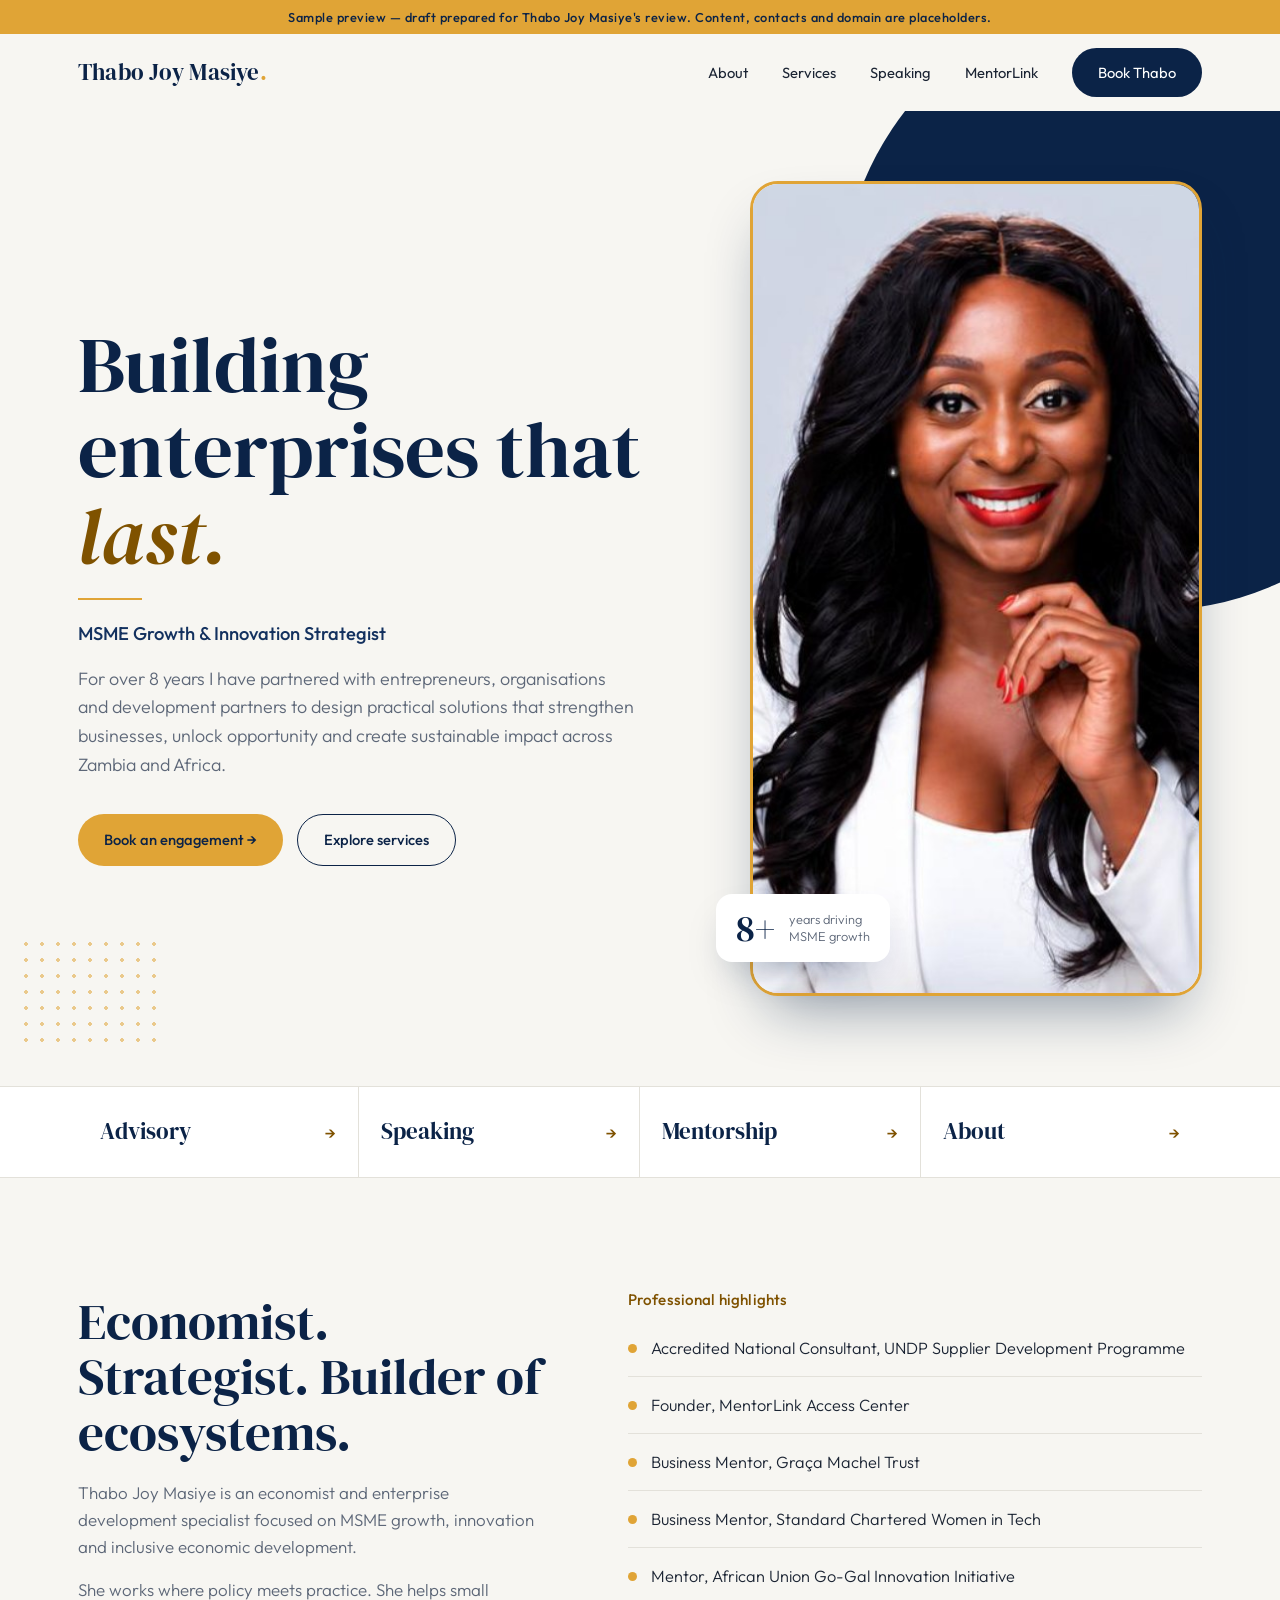
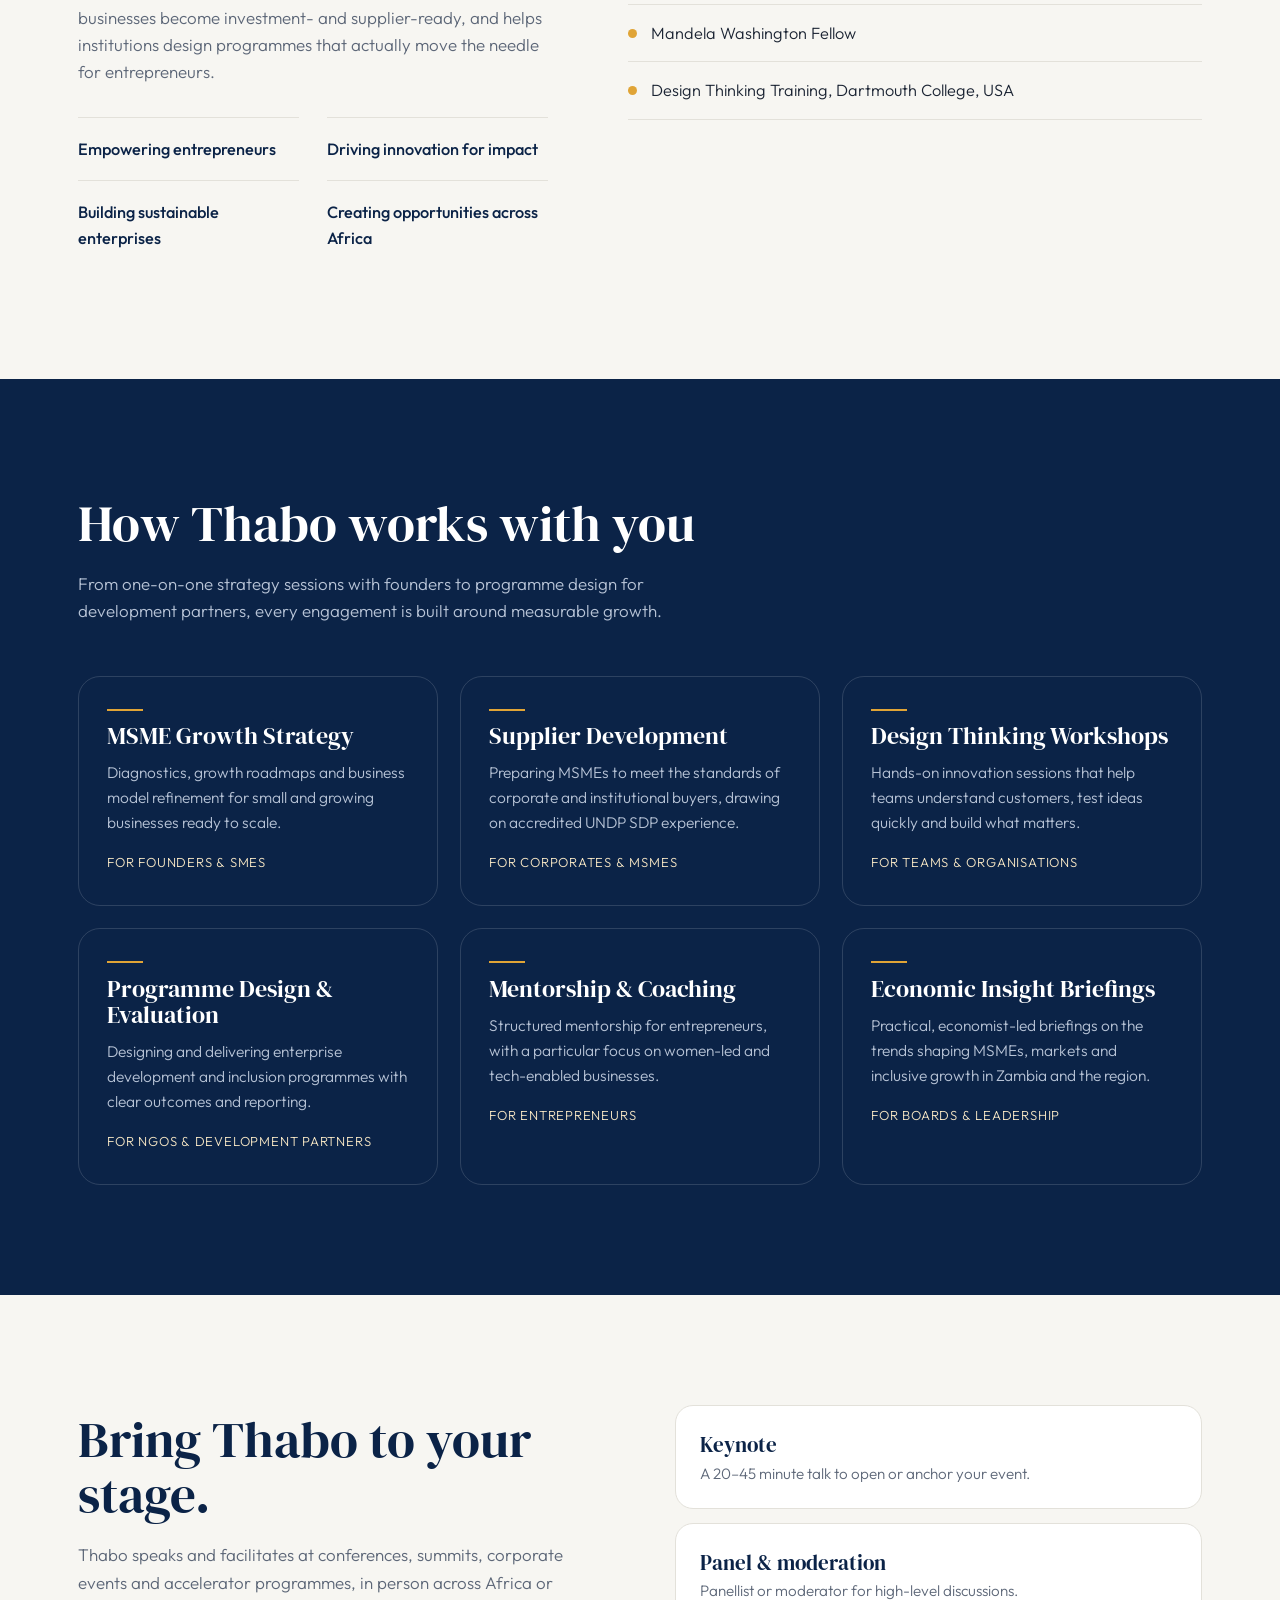
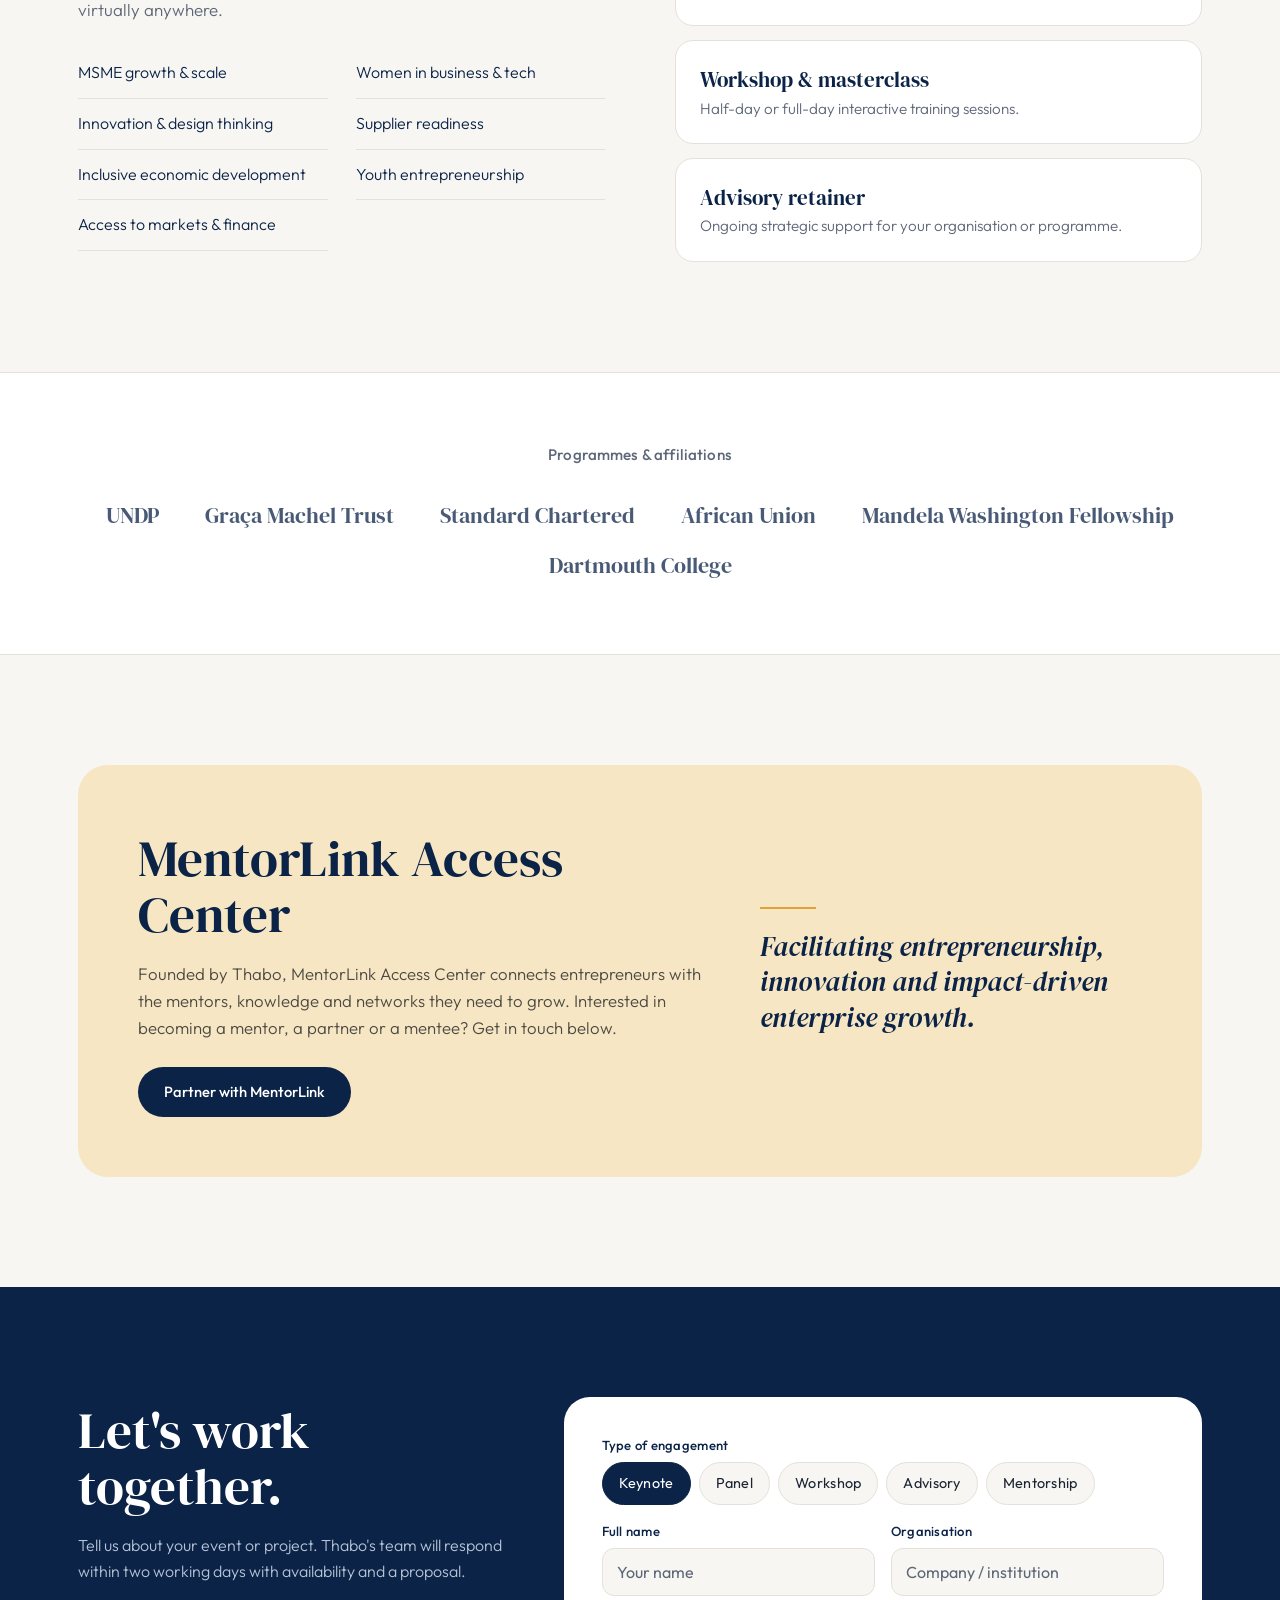
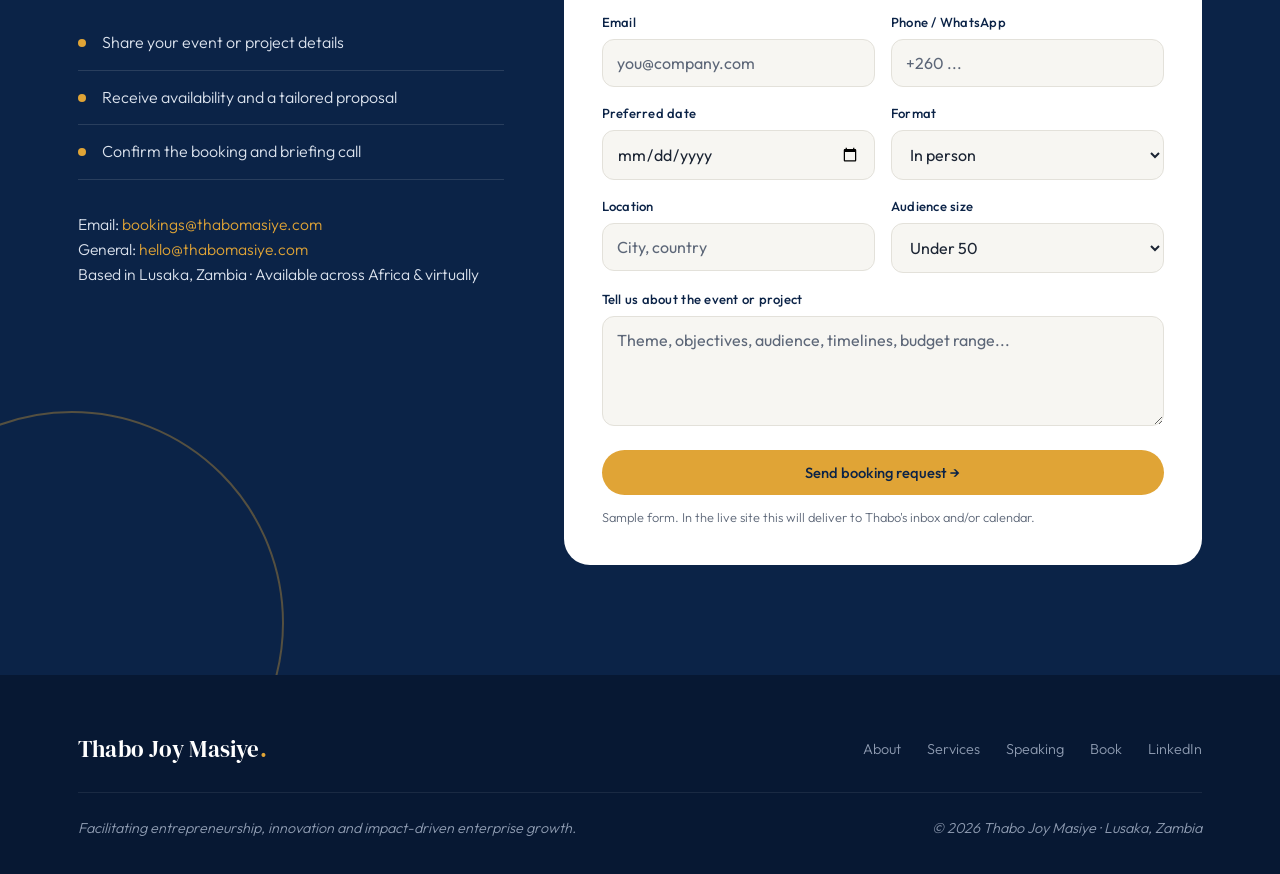
==== index.html @ b60d210b "Add Thabo Joy Masiye sample website Co-Authored-By: Claude Haiku 5.5 <noreply@anthropic.com>" ====
<!DOCTYPE html>
<html lang="en">
<head>
<meta charset="UTF-8">
<meta name="viewport" content="width=device-width, initial-scale=1.0">
<title>Thabo Joy Masiye | Economist &amp; MSME Growth Strategist</title>
<meta name="description" content="Thabo Joy Masiye, Economist and MSME Growth & Innovation Strategist. Advisory, supplier development, design-thinking workshops, mentorship and speaking across Zambia and Africa.">
<link rel="preconnect" href="https://fonts.googleapis.com">
<link rel="preconnect" href="https://fonts.gstatic.com" crossorigin>
<link href="https://fonts.googleapis.com/css2?family=DM+Serif+Display:ital@0;1&family=Outfit:wght@300;400;500;600&display=swap" rel="stylesheet">
<style>
  :root{
    --navy:#0B2347; --navy-2:#13315F; --ink:#1B2433; --muted:#5D6778;
    --gold:#E0A436; --gold-ink:#7F5200; --gold-soft:#F6E6C4; --paper:#F7F6F2; --white:#fff; --line:#E3E1DA;
    --serif:'DM Serif Display', Georgia, serif; --sans:'Outfit', system-ui, sans-serif;
  }
  *{box-sizing:border-box;margin:0;padding:0}
  html{scroll-behavior:smooth}
  body{font-family:var(--sans);color:var(--ink);background:var(--paper);line-height:1.6;font-weight:300;-webkit-font-smoothing:antialiased}
  a{color:inherit;text-decoration:none}
  img{max-width:100%;display:block}
  .wrap{max-width:1180px;margin:0 auto;padding:0 28px}
  .eyebrow{display:block;font-size:.95rem;letter-spacing:.01em;font-weight:500;color:var(--gold-ink);margin-bottom:.3rem}
  .services .eyebrow,.book .eyebrow{color:var(--gold)}
  h1,h2,h3,p,li,a{overflow-wrap:break-word}
  h1,h2,h3{font-family:var(--serif);font-weight:400;line-height:1.08;color:var(--navy)}
  h2{font-size:clamp(2.1rem,4vw,3.2rem);margin:.4rem 0 1.2rem}
  .rule{width:64px;height:2px;background:var(--gold);margin:1.2rem 0}
  section{padding:110px 0}

  /* draft ribbon */
  .skip{position:absolute;left:-9999px;top:8px;background:var(--navy);color:#fff;padding:10px 16px;border-radius:8px;z-index:100}
  .skip:focus{left:16px}
  .draft{background:var(--gold);color:var(--navy);text-align:center;font-size:.8rem;font-weight:500;padding:7px 12px;letter-spacing:.04em}

  /* nav */
  header{position:sticky;top:0;z-index:50;background:rgba(247,246,242,.92);backdrop-filter:blur(10px);border-bottom:1px solid transparent;transition:border-color .3s}
  header.scrolled{border-color:var(--line)}
  .nav{display:flex;align-items:center;justify-content:space-between;height:76px}
  .logo{font-family:var(--serif);font-size:1.45rem;color:var(--navy);letter-spacing:.01em}
  .logo span{color:var(--gold)}
  .nav ul{display:flex;gap:34px;list-style:none;align-items:center}
  .nav ul a{font-size:.92rem;font-weight:400;color:var(--ink);position:relative}
  .nav ul a:not(.btn)::after{content:"";position:absolute;left:0;bottom:-6px;width:0;height:1.5px;background:var(--gold);transition:width .3s}
  .nav ul a:not(.btn):hover::after{width:100%}
  .btn{display:inline-flex;align-items:center;gap:10px;background:var(--navy);color:#fff;padding:13px 26px;border-radius:999px;font-weight:500;font-size:.92rem;transition:transform .2s,background .2s;border:none;cursor:pointer;font-family:var(--sans)}
  .btn:hover{background:var(--navy-2);transform:translateY(-2px)}
  .nav ul a.btn{color:#fff}
  .btn.gold{background:var(--gold);color:var(--navy)}
  .btn.gold:hover{background:#ebb352}
  .btn.ghost{background:transparent;color:var(--navy);border:1.5px solid var(--navy)}
  .menu-toggle{display:none;background:none;border:none;font-size:1.6rem;color:var(--navy);cursor:pointer;min-width:44px;min-height:44px;align-items:center;justify-content:center}

  /* hero */
  .hero{padding:70px 0 90px;position:relative;overflow:hidden}
  .hero::before{content:"";position:absolute;right:-180px;top:-120px;width:620px;height:620px;border-radius:50%;background:var(--navy);z-index:0}
  .hero .dots{position:absolute;left:18px;bottom:40px;width:150px;height:110px;background-image:radial-gradient(var(--gold) 2px,transparent 2px);background-size:16px 16px;opacity:.55}
  .hero-grid{display:grid;grid-template-columns:1.15fr .85fr;gap:60px;align-items:center;position:relative;z-index:1}
  .hero h1{font-size:clamp(2.9rem,6.2vw,5.4rem);margin:.6rem 0 0}
  .hero h1 em{font-style:italic;color:var(--gold-ink)}
  .hero .role{font-size:1.15rem;font-weight:500;color:var(--navy-2);margin-top:1.2rem}
  .hero p.lead{font-size:1.12rem;color:var(--muted);max-width:560px;margin-top:1rem}
  .hero .ctas{display:flex;gap:14px;margin-top:2.2rem;flex-wrap:wrap}
  .portrait{position:relative}
  .portrait img{border-radius:28px;border:3px solid var(--gold);box-shadow:0 30px 60px -20px rgba(11,35,71,.45);aspect-ratio:680/815;object-fit:cover;width:100%}
  .portrait .badge{position:absolute;left:-34px;bottom:34px;background:#fff;border-radius:16px;padding:16px 20px;box-shadow:0 18px 40px -16px rgba(11,35,71,.35);display:flex;gap:14px;align-items:center}
  .badge .num{font-family:var(--serif);font-size:2.3rem;color:var(--navy);line-height:1}
  .badge small{display:block;font-size:.8rem;color:var(--muted);line-height:1.3}

  /* index strip, inspired by section links */
  .index{border-top:1px solid var(--line);border-bottom:1px solid var(--line);background:#fff}
  .index .wrap{display:grid;grid-template-columns:repeat(4,1fr)}
  .index a{padding:26px 22px;border-right:1px solid var(--line);display:flex;justify-content:space-between;align-items:baseline;transition:background .25s}
  .index a:last-child{border-right:none}
  .index a:hover{background:var(--gold-soft)}
  .index .n{font-size:1rem;color:var(--gold-ink);font-weight:500}
  .index .t{font-family:var(--serif);font-size:1.45rem;color:var(--navy)}

  /* about */
  .about-grid{display:grid;grid-template-columns:.9fr 1.1fr;gap:80px}
  .about p{color:var(--muted);font-size:1.06rem;margin-bottom:1rem}
  .pillars{display:grid;grid-template-columns:1fr 1fr;column-gap:28px;margin-top:2rem}
  .pillar{padding:18px 0;border-top:1px solid var(--line)}
  .pillar .ic{flex:0 0 44px;width:44px;height:44px;border-radius:50%;background:var(--navy);display:grid;place-items:center}
  .pillar .ic svg{width:22px;height:22px;stroke:var(--gold);fill:none;stroke-width:1.6}
  .pillar h4{font-weight:500;font-size:1.02rem;color:var(--navy)}
  .creds{list-style:none;margin-top:.5rem}
  .creds li{display:flex;gap:14px;align-items:flex-start;padding:15px 0;border-bottom:1px solid var(--line);font-size:1.02rem}
  .creds li::before{content:"";flex:0 0 9px;height:9px;margin-top:9px;border-radius:50%;background:var(--gold)}

  /* services */
  .services{background:var(--navy);color:#DCE3EE}
  .services h2{color:#fff}
  .services .intro{max-width:640px;color:#B7C3D6;font-size:1.06rem}
  .svc-grid{display:grid;grid-template-columns:repeat(3,1fr);gap:22px;margin-top:3.2rem}
  .svc{border:1px solid rgba(255,255,255,.14);border-radius:22px;padding:32px 28px;transition:transform .3s,border-color .3s,background .3s}
  .svc:hover{transform:translateY(-6px);border-color:var(--gold);background:rgba(255,255,255,.04)}
  .svc .no{width:36px;height:2px;background:var(--gold);margin-bottom:.4rem}
  .svc h3{color:#fff;font-size:1.5rem;margin:.8rem 0 .7rem}
  .svc p{font-size:.97rem;color:#B7C3D6}
  .svc .for{margin-top:1.1rem;font-size:.82rem;letter-spacing:.06em;text-transform:uppercase;color:var(--gold-soft)}

  /* speaking */
  .speak-grid{display:grid;grid-template-columns:1fr 1fr;gap:70px;align-items:start}
  .topics{list-style:none;margin-top:1.6rem;display:grid;grid-template-columns:1fr 1fr;column-gap:28px}
  .topics li{padding:12px 0;border-bottom:1px solid var(--line);color:var(--navy);font-size:1rem}
  .formats{display:grid;gap:14px}
  .format{background:#fff;border-radius:18px;padding:22px 24px;border:1px solid var(--line)}
  .format h4{font-family:var(--serif);font-weight:400;font-size:1.3rem;color:var(--navy)}
  .format p{font-size:.95rem;color:var(--muted)}
  
  /* partners strip */
  .partners{padding:70px 0;background:#fff;border-top:1px solid var(--line);border-bottom:1px solid var(--line)}
  .partners .eyebrow{text-align:center;display:block;color:var(--muted)}
  .plist{display:flex;flex-wrap:wrap;justify-content:center;gap:16px 46px;margin-top:2rem}
  .plist span{font-family:var(--serif);font-size:1.35rem;color:var(--navy);opacity:.75;transition:opacity .2s}
  .plist span:hover{opacity:1}

  /* mentorlink feature */
  .feature{background:var(--gold-soft);border-radius:30px;padding:60px;display:grid;grid-template-columns:1.2fr .8fr;gap:50px;align-items:center}
  .feature p{color:#4C4A42;font-size:1.05rem}
  .quote{font-family:var(--serif);font-size:1.7rem;color:var(--navy);font-style:italic;line-height:1.3;padding-top:22px;position:relative}
  .quote::before{content:"";position:absolute;top:0;left:0;width:56px;height:2px;background:var(--gold)}

  /* booking */
  .book{background:var(--navy);color:#DCE3EE;position:relative;overflow:hidden}
  .book::after{content:"";position:absolute;left:-140px;bottom:-160px;width:420px;height:420px;border-radius:50%;border:2px solid rgba(224,164,54,.35)}
  .book h2{color:#fff}
  .book-grid{display:grid;grid-template-columns:.8fr 1.2fr;gap:60px;position:relative;z-index:1}
  .book .steps{list-style:none;margin-top:2rem;counter-reset:s}
  .book .steps li{counter-increment:s;display:flex;gap:16px;padding:14px 0;border-bottom:1px solid rgba(255,255,255,.12)}
  .book .steps li::before{content:"";flex:0 0 8px;height:8px;margin-top:9px;border-radius:50%;background:var(--gold)}
  .contact-lines{margin-top:2rem;font-size:.98rem}
  .contact-lines a{color:var(--gold)}
  form{background:#fff;border-radius:26px;padding:38px;color:var(--ink)}
  .row{display:grid;grid-template-columns:1fr 1fr;gap:16px}
  label{display:block;font-size:.82rem;font-weight:500;color:var(--navy);margin-bottom:6px;letter-spacing:.02em}
  input,select,textarea{width:100%;font-family:var(--sans);font-size:1rem;padding:13px 14px;border:1px solid var(--line);border-radius:12px;background:var(--paper);color:var(--ink);transition:border-color .2s,background .2s}
  input:focus,select:focus,textarea:focus{outline:none;border-color:var(--gold);background:#fff}
  .field{margin-bottom:16px}
  textarea{min-height:110px;resize:vertical}
  .chips{display:flex;flex-wrap:wrap;gap:8px}
  .chips input{position:absolute;width:1px;height:1px;opacity:0;pointer-events:none}
  .chips input:focus-visible+label{outline:2px solid var(--gold-ink);outline-offset:2px}
  .chips label{border:1px solid var(--line);border-radius:999px;padding:9px 16px;cursor:pointer;font-weight:400;font-size:.9rem;margin:0;background:var(--paper);color:var(--ink)}
  .chips input:checked+label{background:var(--navy);color:#fff;border-color:var(--navy)}
  .form-note{font-size:.8rem;color:var(--muted);margin-top:12px}
  .success{display:none;text-align:center;padding:40px 10px}
  .success h3{font-size:2rem;margin-bottom:.6rem}

  footer{background:#071833;color:#8E9BB1;padding:56px 0 34px;font-size:.9rem}
  .foot{display:flex;justify-content:space-between;align-items:center;flex-wrap:wrap;gap:20px}
  .foot .logo{color:#fff}
  .foot nav{display:flex;gap:26px}
  .foot nav a:hover{color:var(--gold)}
  .tagline{font-style:italic;margin-top:24px;padding-top:24px;border-top:1px solid rgba(255,255,255,.08);display:flex;justify-content:space-between;flex-wrap:wrap;gap:10px}

  ::selection{background:var(--gold-soft);color:var(--navy)}
  :focus-visible{outline:2px solid var(--gold-ink);outline-offset:3px;border-radius:4px}
  .book :focus-visible,.book a:focus-visible{outline-color:var(--gold)}
  ::placeholder{color:var(--muted);opacity:1}
  html{scrollbar-color:var(--navy-2) var(--paper)}
  .reveal{opacity:0;transform:translateY(24px);transition:opacity .8s ease,transform .8s ease}
  .reveal.in{opacity:1;transform:none}

  @media (prefers-reduced-motion:reduce){
    html{scroll-behavior:auto}
    *,*::before,*::after{transition:none!important;animation:none!important}
    .reveal{opacity:1;transform:none}
  }
  @media (max-width:960px){
    .hero-grid,.about-grid,.speak-grid,.book-grid,.feature{grid-template-columns:1fr;gap:44px}
    .hero::before{width:420px;height:420px;right:-200px;top:auto;bottom:-60px}
    .portrait{max-width:440px}
    .portrait .badge{left:16px}
    .svc-grid{grid-template-columns:1fr 1fr}
    .index .wrap{grid-template-columns:1fr 1fr}
    .index a:nth-child(2){border-right:none}
    .index a:nth-child(-n+2){border-bottom:1px solid var(--line)}
    .feature{padding:40px 30px}
    .nav ul{display:none;position:absolute;top:76px;left:0;right:0;background:var(--paper);flex-direction:column;padding:24px;gap:20px;border-bottom:1px solid var(--line)}
    .nav ul.open{display:flex}
    .menu-toggle{display:block}
  }
  @media (max-width:600px){
    section{padding:80px 0}
    .svc-grid,.row,.pillars{grid-template-columns:1fr}
    form{padding:26px}
    .index .t{font-size:1.15rem}
  }
</style>
</head>
<body>

<a class="skip" href="#main">Skip to content</a>
<div class="draft">Sample preview — draft prepared for Thabo Joy Masiye's review. Content, contacts and domain are placeholders.</div>

<header id="top">
  <div class="wrap nav">
    <a href="#top" class="logo">Thabo Joy Masiye<span>.</span></a>
    <button class="menu-toggle" type="button" aria-label="Open menu" aria-expanded="false" aria-controls="site-menu" onclick="const u=document.getElementById('site-menu');const o=u.classList.toggle('open');this.setAttribute('aria-expanded',o)">&#9776;</button>
    <ul id="site-menu">
      <li><a href="#about">About</a></li>
      <li><a href="#services">Services</a></li>
      <li><a href="#speaking">Speaking</a></li>
      <li><a href="#mentorlink">MentorLink</a></li>
      <li><a href="#book" class="btn">Book Thabo</a></li>
    </ul>
  </div>
</header>

<main id="main">
<!-- HERO -->
<section class="hero">
  <div class="dots"></div>
  <div class="wrap hero-grid">
    <div class="reveal">
      <h1>Building enterprises that <em>last.</em></h1>
      <div class="rule"></div>
      <div class="role">MSME Growth &amp; Innovation Strategist</div>
      <p class="lead">For over 8 years I have partnered with entrepreneurs, organisations and development partners to design practical solutions that strengthen businesses, unlock opportunity and create sustainable impact across Zambia and Africa.</p>
      <div class="ctas">
        <a href="#book" class="btn gold">Book an engagement &rarr;</a>
        <a href="#services" class="btn ghost">Explore services</a>
      </div>
    </div>
    <div class="portrait reveal">
      <img width="680" height="815" fetchpriority="high" src="[data-uri]" alt="Portrait of Thabo Joy Masiye">
      <div class="badge"><div class="num">8+</div><small>years driving<br>MSME growth</small></div>
    </div>
  </div>
</section>

<!-- INDEX STRIP -->
<nav class="index">
  <div class="wrap">
    <a href="#services"><span class="t">Advisory</span><span class="n" aria-hidden="true">&rarr;</span></a>
    <a href="#speaking"><span class="t">Speaking</span><span class="n" aria-hidden="true">&rarr;</span></a>
    <a href="#mentorlink"><span class="t">Mentorship</span><span class="n" aria-hidden="true">&rarr;</span></a>
    <a href="#about"><span class="t">About</span><span class="n" aria-hidden="true">&rarr;</span></a>
  </div>
</nav>

<!-- ABOUT -->
<section id="about" class="about">
  <div class="wrap about-grid">
    <div class="reveal">
      <h2>Economist. Strategist. Builder of ecosystems.</h2>
      <p>Thabo Joy Masiye is an economist and enterprise development specialist focused on MSME growth, innovation and inclusive economic development.</p>
      <p>She works where policy meets practice. She helps small businesses become investment- and supplier-ready, and helps institutions design programmes that actually move the needle for entrepreneurs.</p>
      <div class="pillars">
        <div class="pillar"><h4>Empowering entrepreneurs</h4></div>
        <div class="pillar"><h4>Driving innovation for impact</h4></div>
        <div class="pillar"><h4>Building sustainable enterprises</h4></div>
        <div class="pillar"><h4>Creating opportunities across Africa</h4></div>
      </div>
    </div>
    <div class="reveal">
      <span class="eyebrow">Professional highlights</span>
      <ul class="creds">
        <li>Accredited National Consultant, UNDP Supplier Development Programme</li>
        <li>Founder, MentorLink Access Center</li>
        <li>Business Mentor, Graça Machel Trust</li>
        <li>Business Mentor, Standard Chartered Women in Tech</li>
        <li>Mentor, African Union Go-Gal Innovation Initiative</li>
        <li>Mandela Washington Fellow</li>
        <li>Design Thinking Training, Dartmouth College, USA</li>
      </ul>
    </div>
  </div>
</section>

<!-- SERVICES -->
<section id="services" class="services">
  <div class="wrap">
    <h2>How Thabo works with you</h2>
    <p class="intro">From one-on-one strategy sessions with founders to programme design for development partners, every engagement is built around measurable growth.</p>
    <div class="svc-grid">
      <div class="svc reveal"><div class="no" aria-hidden="true"></div><h3>MSME Growth Strategy</h3><p>Diagnostics, growth roadmaps and business model refinement for small and growing businesses ready to scale.</p><div class="for">For founders &amp; SMEs</div></div>
      <div class="svc reveal"><div class="no" aria-hidden="true"></div><h3>Supplier Development</h3><p>Preparing MSMEs to meet the standards of corporate and institutional buyers, drawing on accredited UNDP SDP experience.</p><div class="for">For corporates &amp; MSMEs</div></div>
      <div class="svc reveal"><div class="no" aria-hidden="true"></div><h3>Design Thinking Workshops</h3><p>Hands-on innovation sessions that help teams understand customers, test ideas quickly and build what matters.</p><div class="for">For teams &amp; organisations</div></div>
      <div class="svc reveal"><div class="no" aria-hidden="true"></div><h3>Programme Design &amp; Evaluation</h3><p>Designing and delivering enterprise development and inclusion programmes with clear outcomes and reporting.</p><div class="for">For NGOs &amp; development partners</div></div>
      <div class="svc reveal"><div class="no" aria-hidden="true"></div><h3>Mentorship &amp; Coaching</h3><p>Structured mentorship for entrepreneurs, with a particular focus on women-led and tech-enabled businesses.</p><div class="for">For entrepreneurs</div></div>
      <div class="svc reveal"><div class="no" aria-hidden="true"></div><h3>Economic Insight Briefings</h3><p>Practical, economist-led briefings on the trends shaping MSMEs, markets and inclusive growth in Zambia and the region.</p><div class="for">For boards &amp; leadership</div></div>
    </div>
  </div>
</section>

<!-- SPEAKING -->
<section id="speaking">
  <div class="wrap speak-grid">
    <div class="reveal">
      <h2>Bring Thabo to your stage.</h2>
      <p style="color:var(--muted);font-size:1.06rem">Thabo speaks and facilitates at conferences, summits, corporate events and accelerator programmes, in person across Africa or virtually anywhere.</p>
      <ul class="topics">
        <li>MSME growth &amp; scale</li>
        <li>Women in business &amp; tech</li>
        <li>Innovation &amp; design thinking</li>
        <li>Supplier readiness</li>
        <li>Inclusive economic development</li>
        <li>Youth entrepreneurship</li>
        <li>Access to markets &amp; finance</li>
      </ul>
    </div>
    <div class="formats reveal">
      <div class="format"><div><h4>Keynote</h4><p>A 20–45 minute talk to open or anchor your event.</p></div></div>
      <div class="format"><div><h4>Panel &amp; moderation</h4><p>Panellist or moderator for high-level discussions.</p></div></div>
      <div class="format"><div><h4>Workshop &amp; masterclass</h4><p>Half-day or full-day interactive training sessions.</p></div></div>
      <div class="format"><div><h4>Advisory retainer</h4><p>Ongoing strategic support for your organisation or programme.</p></div></div>
    </div>
  </div>
</section>

<!-- AFFILIATIONS STRIP -->
<div class="partners">
  <div class="wrap">
    <span class="eyebrow">Programmes &amp; affiliations</span>
    <div class="plist">
      <span>UNDP</span><span>Graça Machel Trust</span><span>Standard Chartered</span><span>African Union</span><span>Mandela Washington Fellowship</span><span>Dartmouth College</span>
    </div>
  </div>
</div>

<!-- MENTORLINK -->
<section id="mentorlink">
  <div class="wrap">
    <div class="feature reveal">
      <div>
        <h2>MentorLink Access Center</h2>
        <p>Founded by Thabo, MentorLink Access Center connects entrepreneurs with the mentors, knowledge and networks they need to grow. Interested in becoming a mentor, a partner or a mentee? Get in touch below.</p>
        <div style="margin-top:1.6rem"><a href="#book" class="btn">Partner with MentorLink</a></div>
      </div>
      <div class="quote">Facilitating entrepreneurship, innovation and impact-driven enterprise growth.</div>
    </div>
  </div>
</section>

<!-- BOOKING -->
<section id="book" class="book">
  <div class="wrap book-grid">
    <div class="reveal">
      <h2>Let's work together.</h2>
      <p style="color:#B7C3D6">Tell us about your event or project. Thabo's team will respond within two working days with availability and a proposal.</p>
      <ol class="steps">
        <li>Share your event or project details</li>
        <li>Receive availability and a tailored proposal</li>
        <li>Confirm the booking and briefing call</li>
      </ol>
      <div class="contact-lines">
        <p>Email: <a href="mailto:bookings@thabomasiye.com">bookings@thabomasiye.com</a></p>
        <p>General: <a href="mailto:hello@thabomasiye.com">hello@thabomasiye.com</a></p>
        <p>Based in Lusaka, Zambia · Available across Africa &amp; virtually</p>
      </div>
    </div>

    <form id="bookingForm" class="reveal" onsubmit="return submitBooking(event)">
      <div id="formBody">
        <div class="field">
          <label>Type of engagement</label>
          <div class="chips">
            <input type="radio" name="type" id="t1" value="Keynote" checked><label for="t1">Keynote</label>
            <input type="radio" name="type" id="t2" value="Panel"><label for="t2">Panel</label>
            <input type="radio" name="type" id="t3" value="Workshop"><label for="t3">Workshop</label>
            <input type="radio" name="type" id="t4" value="Advisory"><label for="t4">Advisory</label>
            <input type="radio" name="type" id="t5" value="Mentorship"><label for="t5">Mentorship</label>
          </div>
        </div>
        <div class="row">
          <div class="field"><label for="name">Full name</label><input id="name" required autocomplete="name" placeholder="Your name"></div>
          <div class="field"><label for="org">Organisation</label><input id="org" autocomplete="organization" placeholder="Company / institution"></div>
        </div>
        <div class="row">
          <div class="field"><label for="email">Email</label><input id="email" type="email" autocomplete="email" required placeholder="you@company.com"></div>
          <div class="field"><label for="phone">Phone / WhatsApp</label><input id="phone" type="tel" autocomplete="tel" placeholder="+260 ..."></div>
        </div>
        <div class="row">
          <div class="field"><label for="date">Preferred date</label><input id="date" type="date"></div>
          <div class="field"><label for="format">Format</label><select id="format"><option>In person</option><option>Virtual</option><option>Hybrid</option></select></div>
        </div>
        <div class="row">
          <div class="field"><label for="loc">Location</label><input id="loc" placeholder="City, country"></div>
          <div class="field"><label for="aud">Audience size</label><select id="aud"><option>Under 50</option><option>50–200</option><option>200–500</option><option>500+</option><option>N/A (advisory)</option></select></div>
        </div>
        <div class="field"><label for="msg">Tell us about the event or project</label><textarea id="msg" placeholder="Theme, objectives, audience, timelines, budget range..."></textarea></div>
        <button class="btn gold" type="submit" style="width:100%;justify-content:center">Send booking request &rarr;</button>
        <p class="form-note">Sample form. In the live site this will deliver to Thabo's inbox and/or calendar.</p>
      </div>
      <div class="success" id="success" role="status" aria-live="polite">
        <h3>Thank you.</h3>
        <p style="color:var(--muted)">Your request has been received. Thabo's team will be in touch within two working days.</p>
      </div>
    </form>
  </div>
</section>

</main>
<footer>
  <div class="wrap">
    <div class="foot">
      <a href="#top" class="logo">Thabo Joy Masiye<span style="color:var(--gold)">.</span></a>
      <nav><a href="#about">About</a><a href="#services">Services</a><a href="#speaking">Speaking</a><a href="#book">Book</a><a href="#">LinkedIn</a></nav>
    </div>
    <div class="tagline"><span>Facilitating entrepreneurship, innovation and impact-driven enterprise growth.</span><span>© 2026 Thabo Joy Masiye · Lusaka, Zambia</span></div>
  </div>
</footer>

<script>
  // header shadow on scroll
  const hdr=document.querySelector('header');
  addEventListener('scroll',()=>hdr.classList.toggle('scrolled',scrollY>10));
  // close mobile menu on click
  document.querySelectorAll('.nav ul a').forEach(a=>a.addEventListener('click',()=>document.querySelector('.nav ul').classList.remove('open')));
  // reveal on scroll
  const io=new IntersectionObserver(es=>es.forEach(e=>{if(e.isIntersecting){e.target.classList.add('in');io.unobserve(e.target)}}),{threshold:.12});
  document.querySelectorAll('.reveal').forEach(el=>io.observe(el));
  // demo booking submit (replace with Formspree / Microsoft Bookings / email handler when live)
  function submitBooking(e){
    e.preventDefault();
    document.getElementById('formBody').style.display='none';
    document.getElementById('success').style.display='block';
    return false;
  }
  // no past dates
  const d=document.getElementById('date'); d.min=new Date().toISOString().split('T')[0];
</script>
</body>
</html>
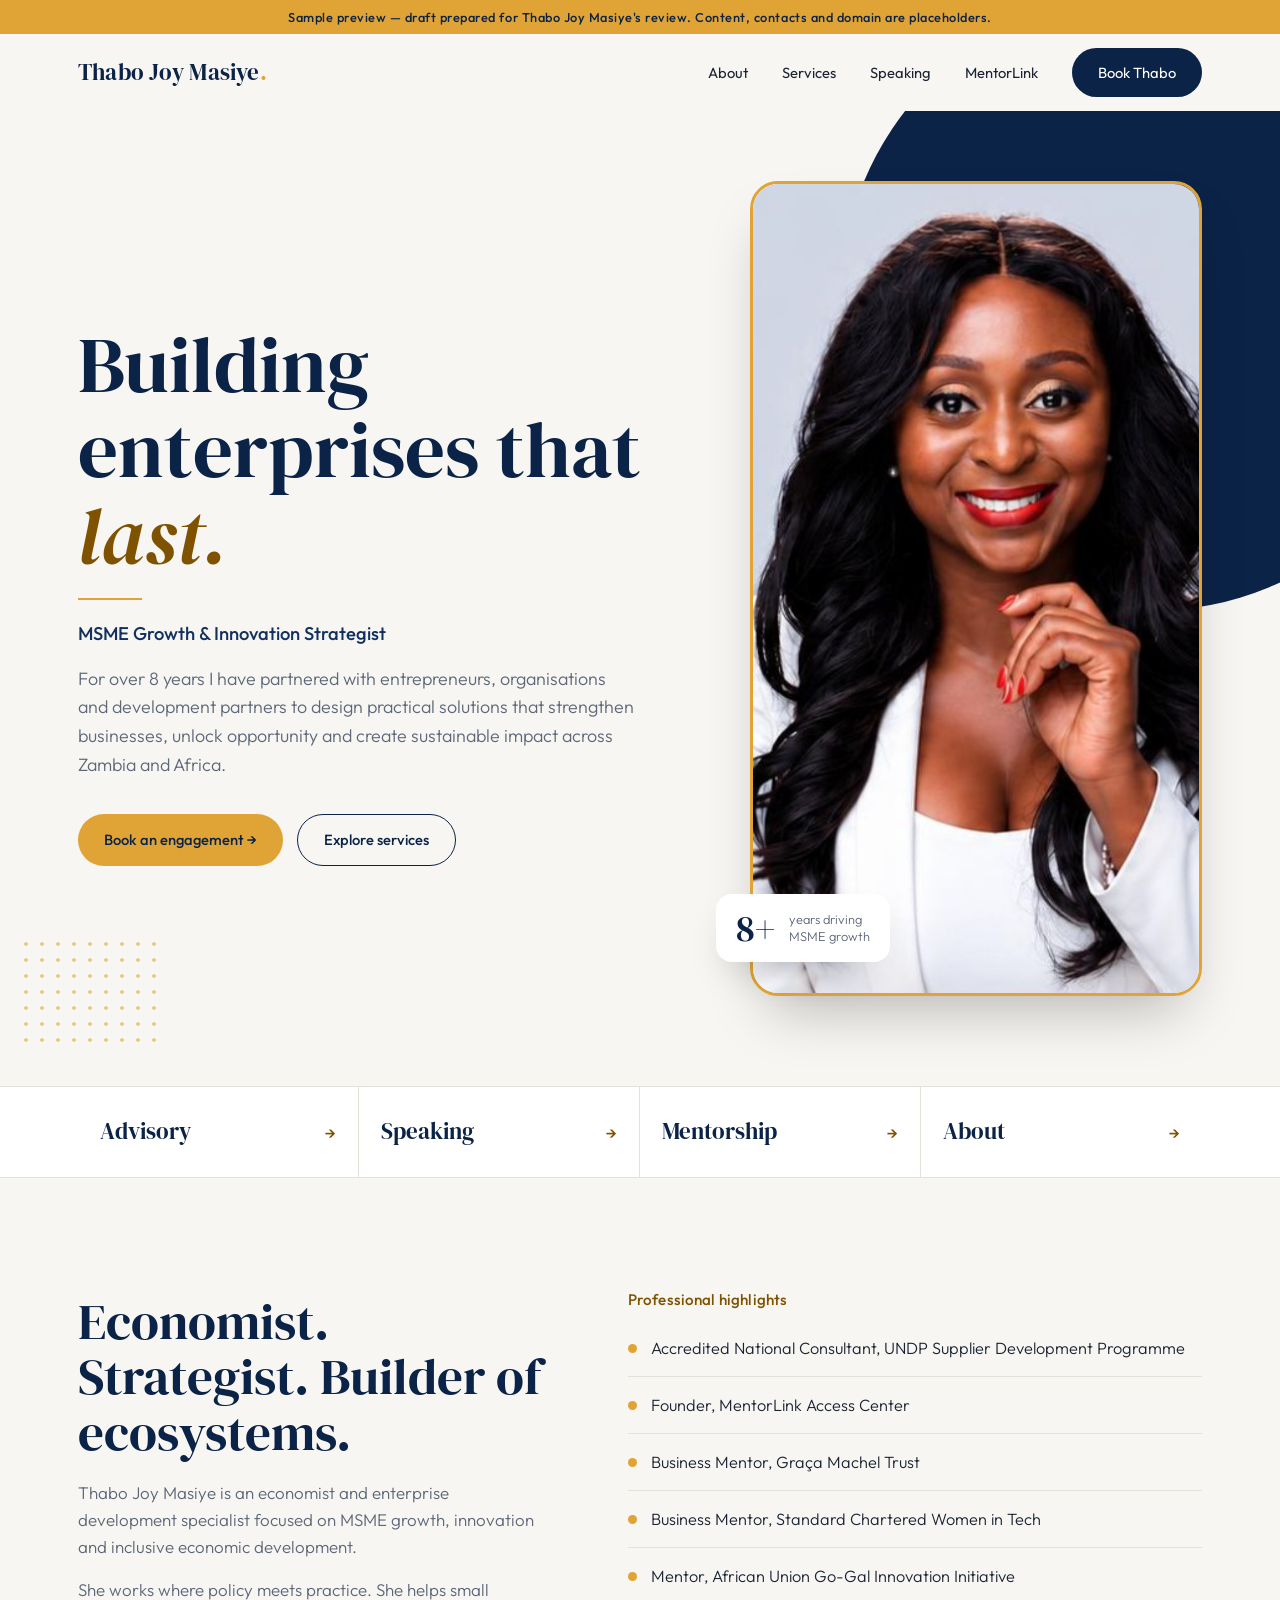
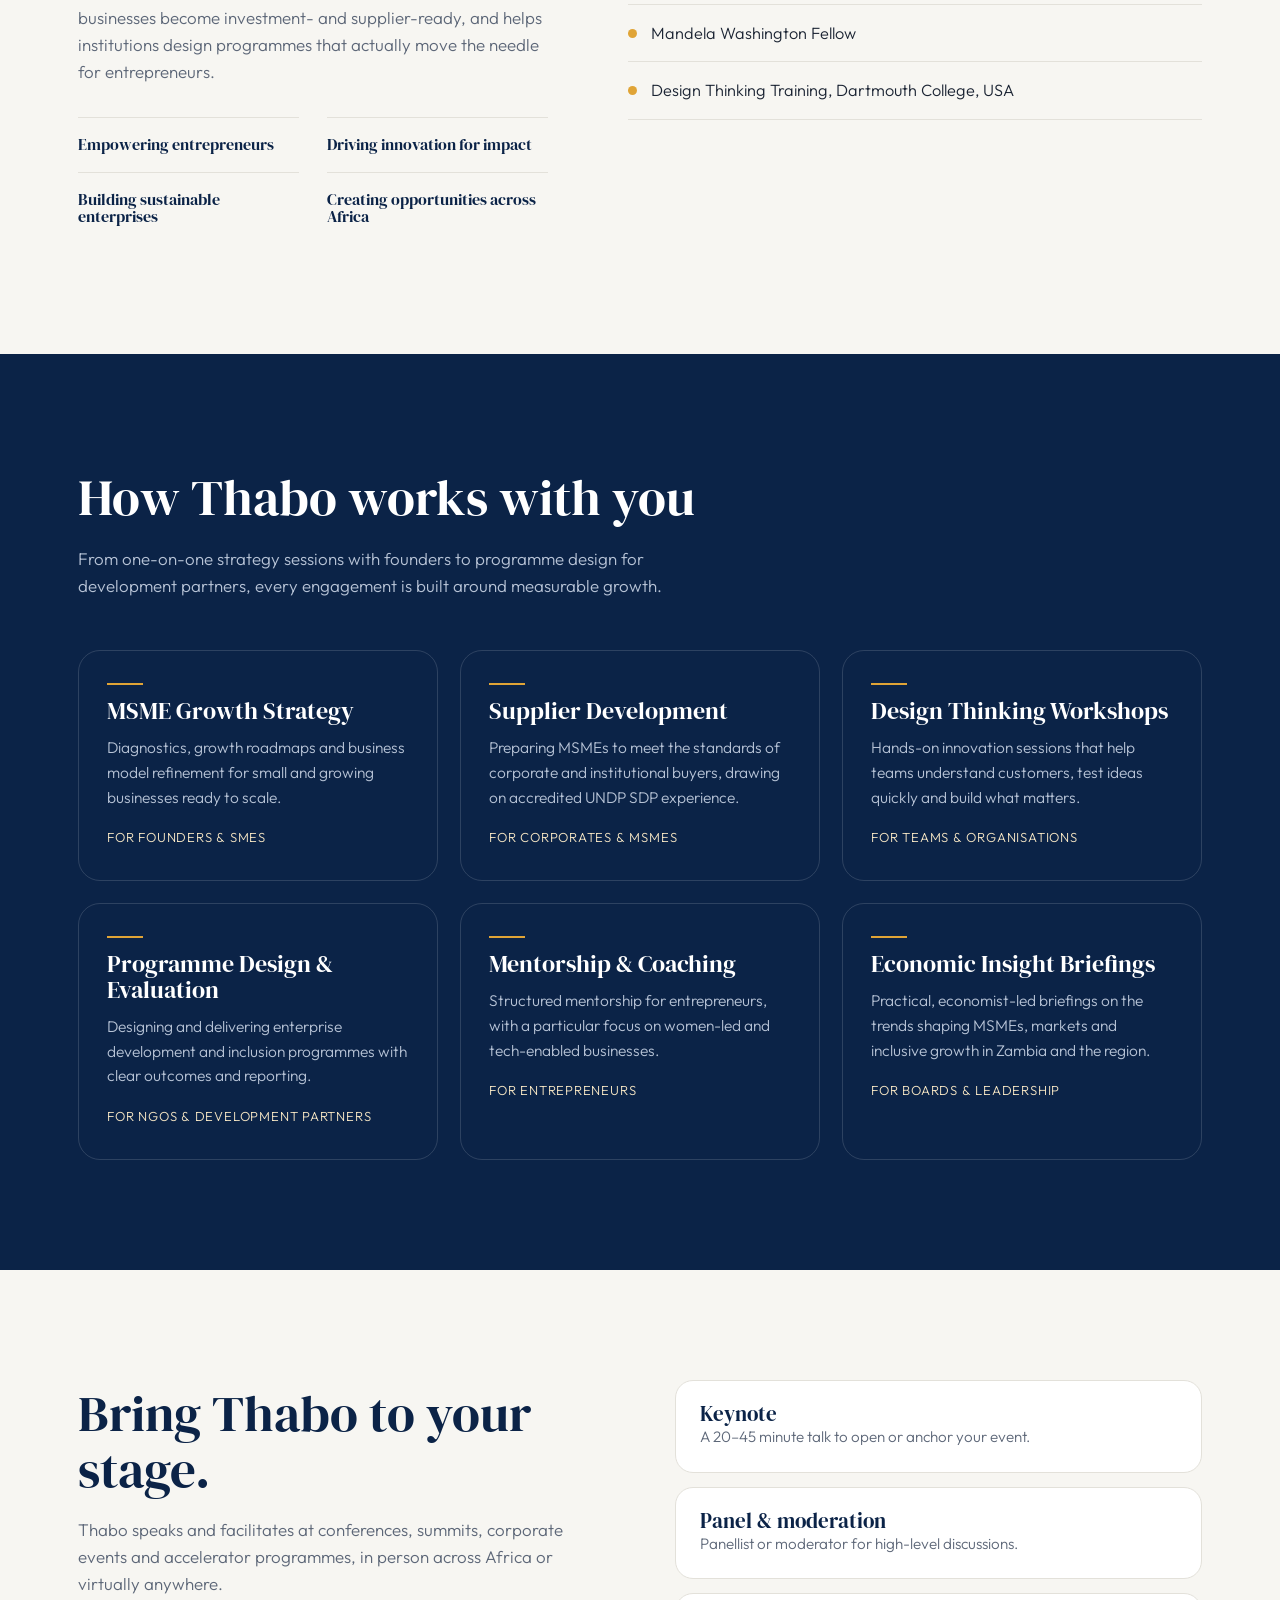
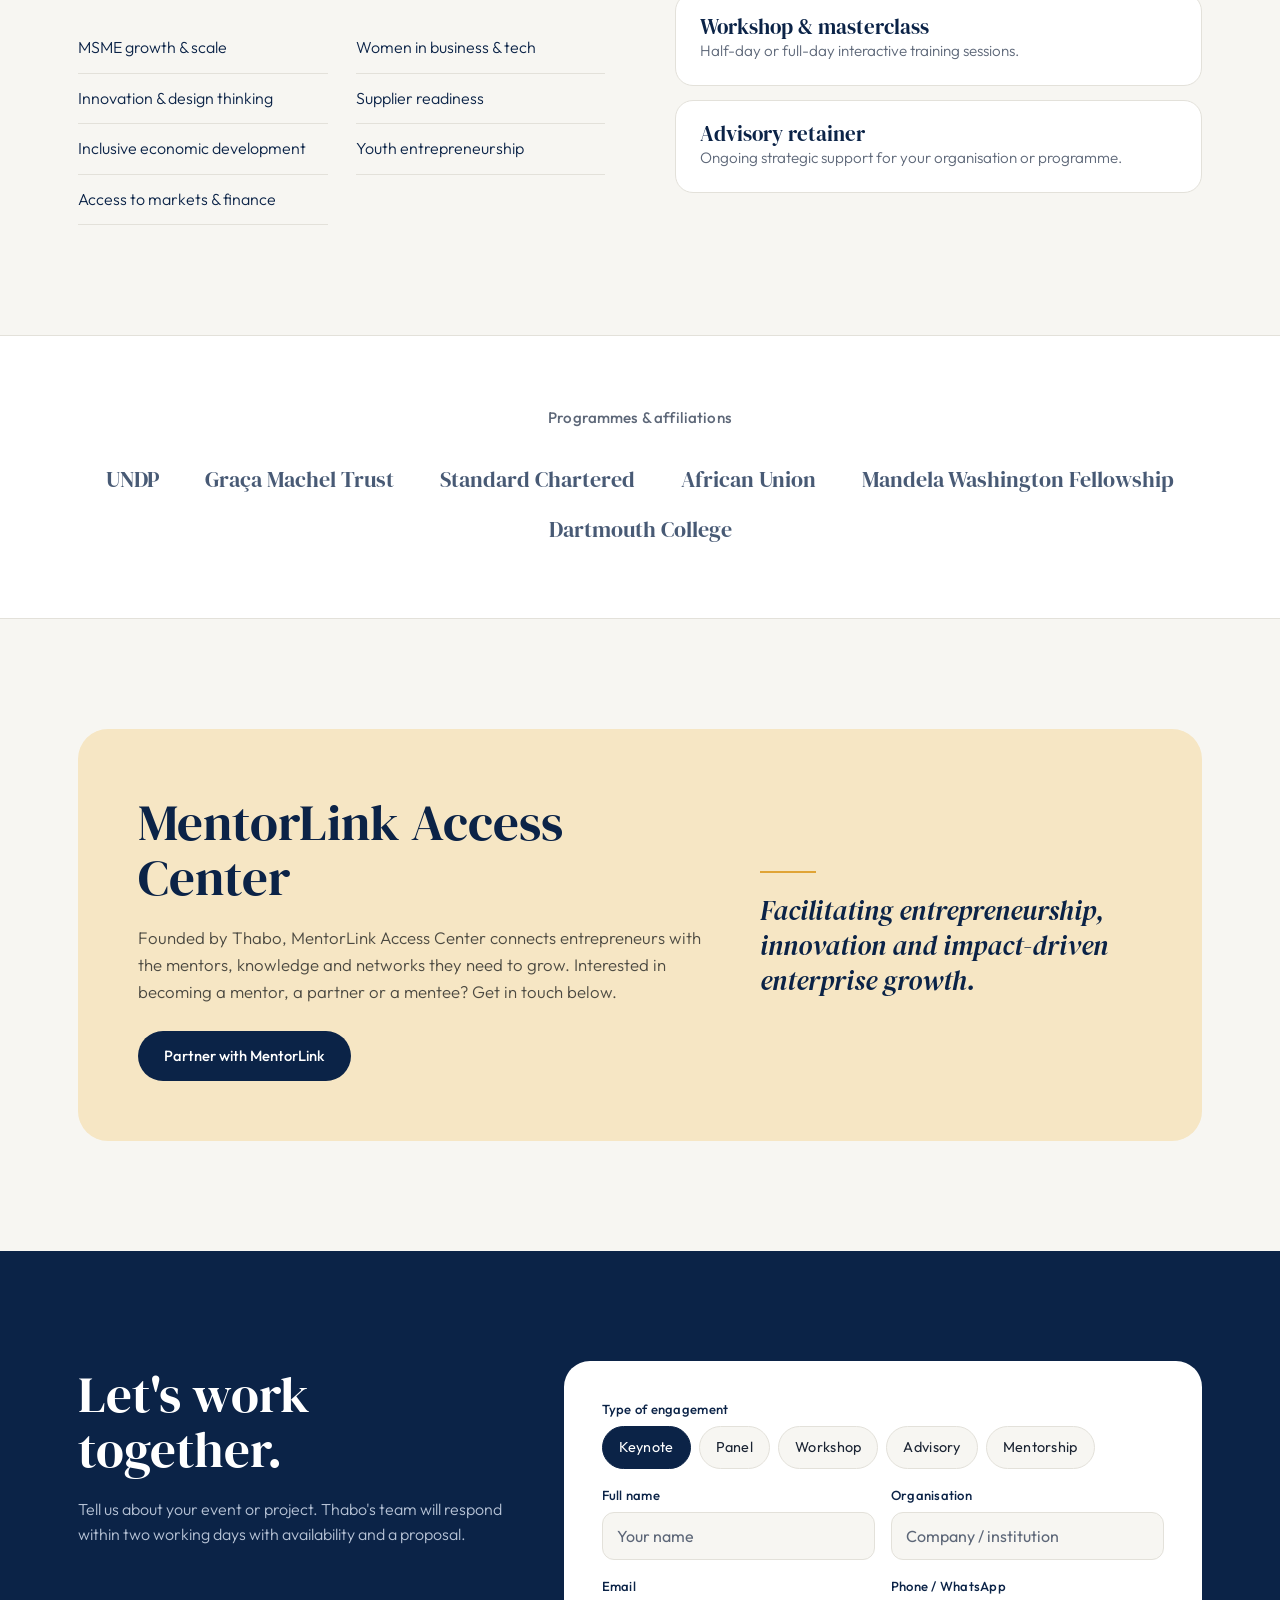
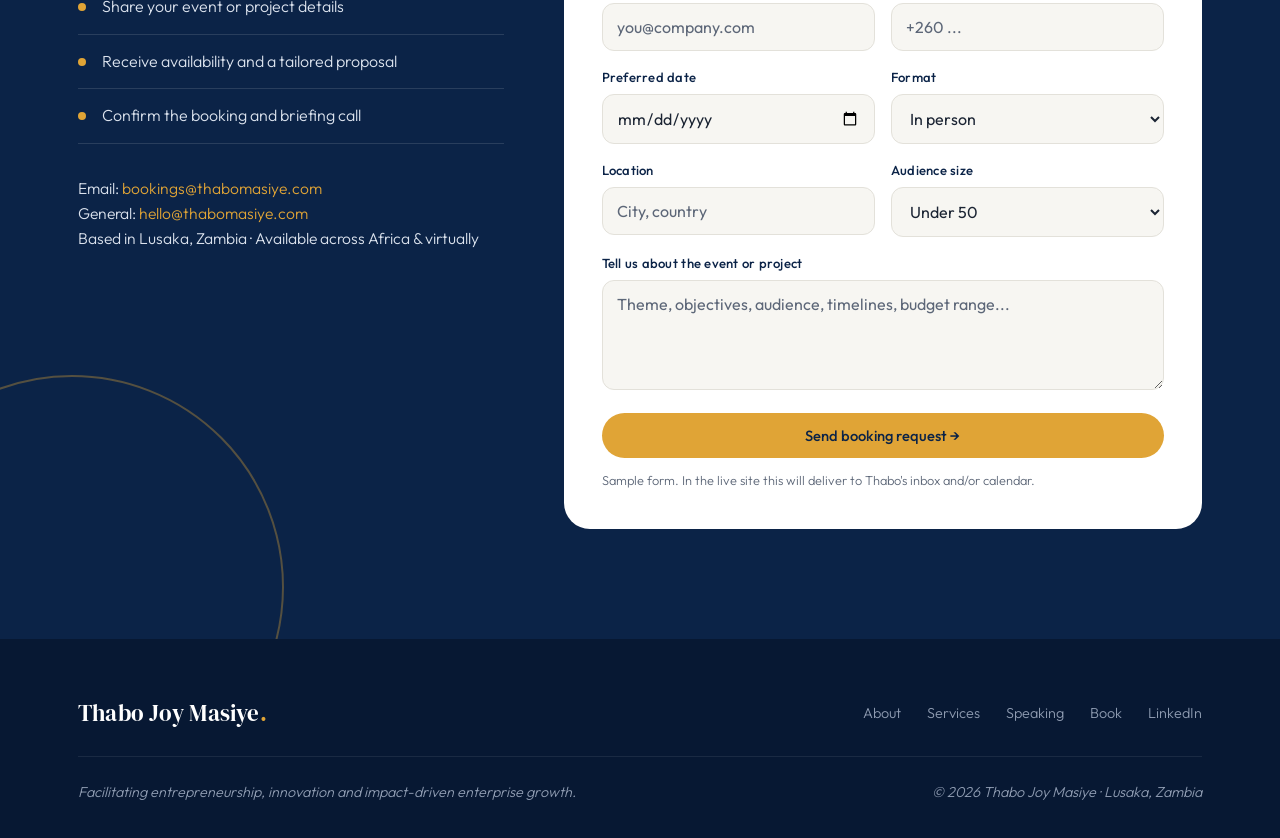
==== commit a2eaddd9: "Fix heading order and use neutral shadows Co-Authored-By: Claude Haiku 5.5 <noreply@anthropic.com>" ====
--- a/index.html
+++ b/index.html
@@ -62,8 +62,8 @@
   .hero p.lead{font-size:1.12rem;color:var(--muted);max-width:560px;margin-top:1rem}
   .hero .ctas{display:flex;gap:14px;margin-top:2.2rem;flex-wrap:wrap}
   .portrait{position:relative}
-  .portrait img{border-radius:28px;border:3px solid var(--gold);box-shadow:0 30px 60px -20px rgba(11,35,71,.45);aspect-ratio:680/815;object-fit:cover;width:100%}
-  .portrait .badge{position:absolute;left:-34px;bottom:34px;background:#fff;border-radius:16px;padding:16px 20px;box-shadow:0 18px 40px -16px rgba(11,35,71,.35);display:flex;gap:14px;align-items:center}
+  .portrait img{border-radius:28px;border:3px solid var(--gold);box-shadow:0 30px 60px -20px rgba(0,0,0,.28);aspect-ratio:680/815;object-fit:cover;width:100%}
+  .portrait .badge{position:absolute;left:-34px;bottom:34px;background:#fff;border-radius:16px;padding:16px 20px;box-shadow:0 18px 40px -16px rgba(0,0,0,.25);display:flex;gap:14px;align-items:center}
   .badge .num{font-family:var(--serif);font-size:2.3rem;color:var(--navy);line-height:1}
   .badge small{display:block;font-size:.8rem;color:var(--muted);line-height:1.3}
 
@@ -83,7 +83,7 @@
   .pillar{padding:18px 0;border-top:1px solid var(--line)}
   .pillar .ic{flex:0 0 44px;width:44px;height:44px;border-radius:50%;background:var(--navy);display:grid;place-items:center}
   .pillar .ic svg{width:22px;height:22px;stroke:var(--gold);fill:none;stroke-width:1.6}
-  .pillar h4{font-weight:500;font-size:1.02rem;color:var(--navy)}
+  .pillar h3{font-weight:500;font-size:1.02rem;color:var(--navy)}
   .creds{list-style:none;margin-top:.5rem}
   .creds li{display:flex;gap:14px;align-items:flex-start;padding:15px 0;border-bottom:1px solid var(--line);font-size:1.02rem}
   .creds li::before{content:"";flex:0 0 9px;height:9px;margin-top:9px;border-radius:50%;background:var(--gold)}
@@ -106,7 +106,7 @@
   .topics li{padding:12px 0;border-bottom:1px solid var(--line);color:var(--navy);font-size:1rem}
   .formats{display:grid;gap:14px}
   .format{background:#fff;border-radius:18px;padding:22px 24px;border:1px solid var(--line)}
-  .format h4{font-family:var(--serif);font-weight:400;font-size:1.3rem;color:var(--navy)}
+  .format h3{font-family:var(--serif);font-weight:400;font-size:1.3rem;color:var(--navy)}
   .format p{font-size:.95rem;color:var(--muted)}
   
   /* partners strip */
@@ -249,10 +249,10 @@
       <p>Thabo Joy Masiye is an economist and enterprise development specialist focused on MSME growth, innovation and inclusive economic development.</p>
       <p>She works where policy meets practice. She helps small businesses become investment- and supplier-ready, and helps institutions design programmes that actually move the needle for entrepreneurs.</p>
       <div class="pillars">
-        <div class="pillar"><h4>Empowering entrepreneurs</h4></div>
-        <div class="pillar"><h4>Driving innovation for impact</h4></div>
-        <div class="pillar"><h4>Building sustainable enterprises</h4></div>
-        <div class="pillar"><h4>Creating opportunities across Africa</h4></div>
+        <div class="pillar"><h3>Empowering entrepreneurs</h3></div>
+        <div class="pillar"><h3>Driving innovation for impact</h3></div>
+        <div class="pillar"><h3>Building sustainable enterprises</h3></div>
+        <div class="pillar"><h3>Creating opportunities across Africa</h3></div>
       </div>
     </div>
     <div class="reveal">
@@ -303,10 +303,10 @@
       </ul>
     </div>
     <div class="formats reveal">
-      <div class="format"><div><h4>Keynote</h4><p>A 20–45 minute talk to open or anchor your event.</p></div></div>
-      <div class="format"><div><h4>Panel &amp; moderation</h4><p>Panellist or moderator for high-level discussions.</p></div></div>
-      <div class="format"><div><h4>Workshop &amp; masterclass</h4><p>Half-day or full-day interactive training sessions.</p></div></div>
-      <div class="format"><div><h4>Advisory retainer</h4><p>Ongoing strategic support for your organisation or programme.</p></div></div>
+      <div class="format"><div><h3>Keynote</h3><p>A 20–45 minute talk to open or anchor your event.</p></div></div>
+      <div class="format"><div><h3>Panel &amp; moderation</h3><p>Panellist or moderator for high-level discussions.</p></div></div>
+      <div class="format"><div><h3>Workshop &amp; masterclass</h3><p>Half-day or full-day interactive training sessions.</p></div></div>
+      <div class="format"><div><h3>Advisory retainer</h3><p>Ongoing strategic support for your organisation or programme.</p></div></div>
     </div>
   </div>
 </section>
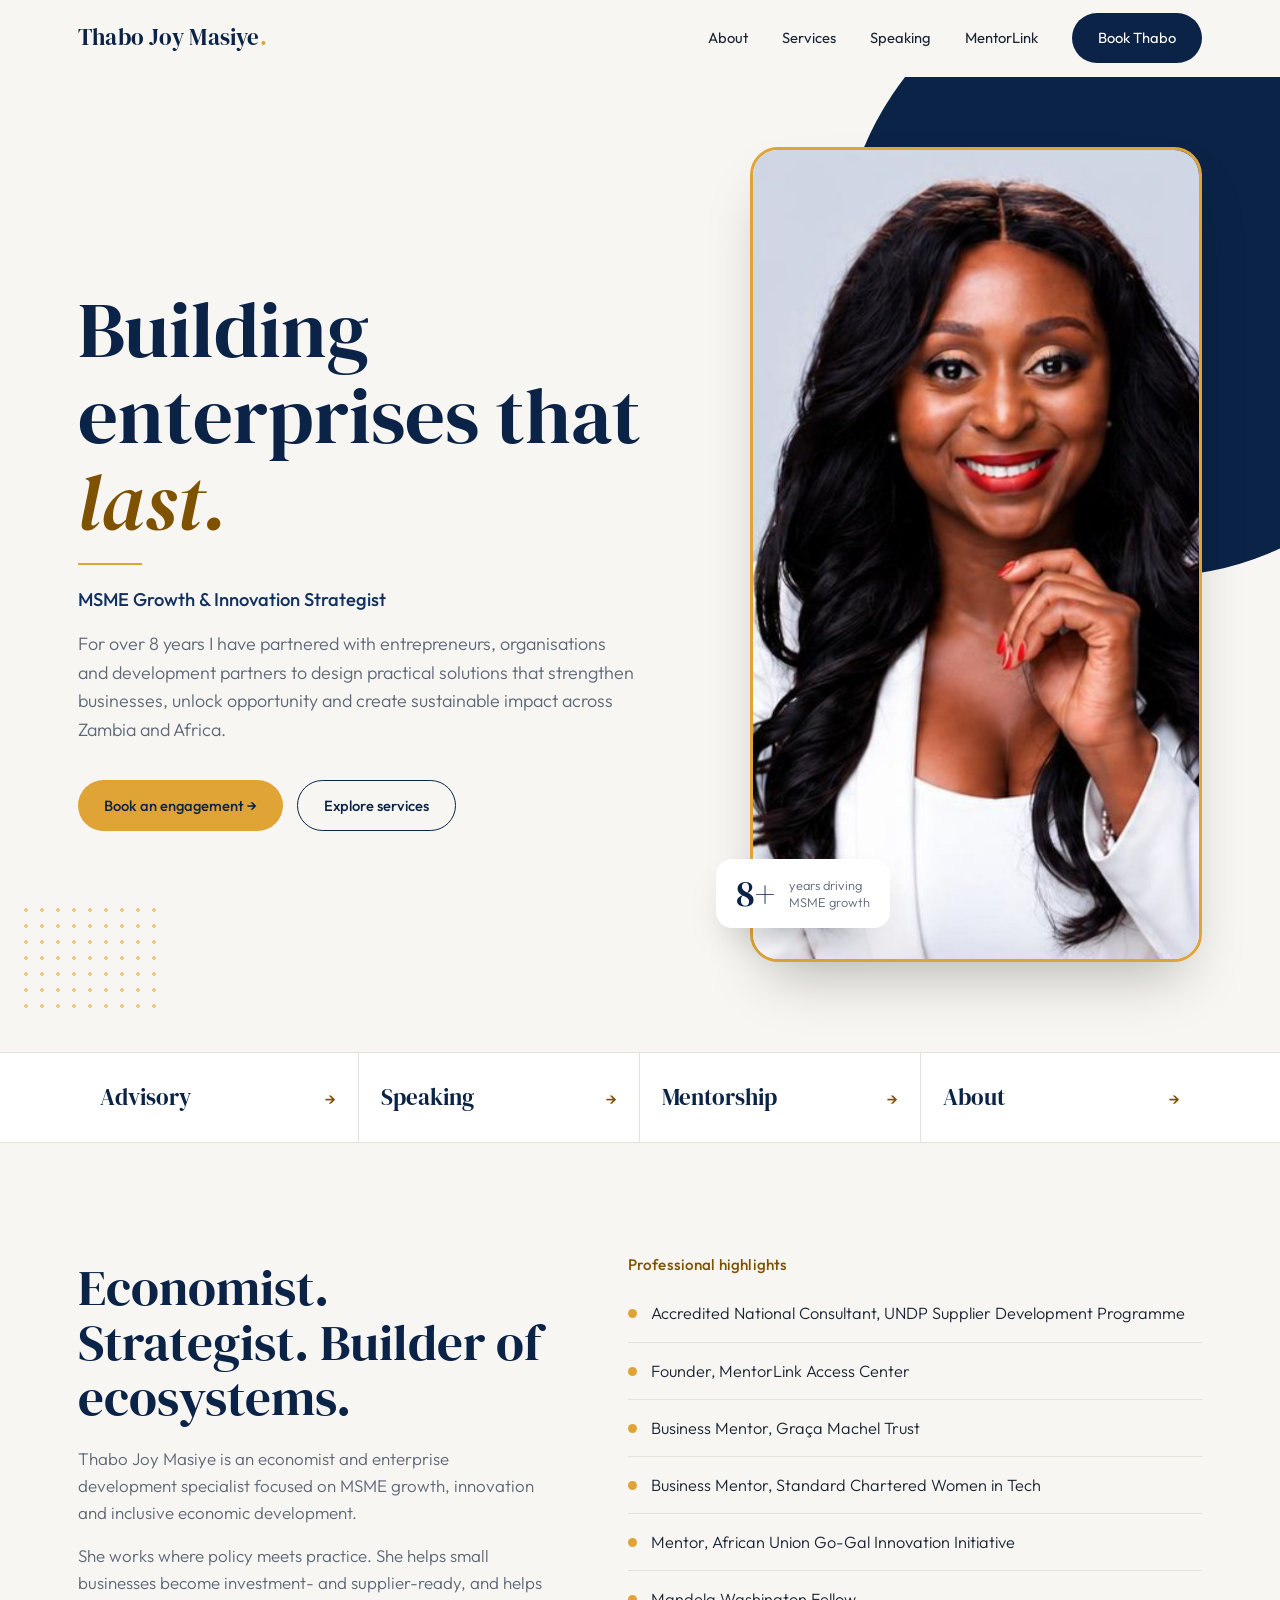
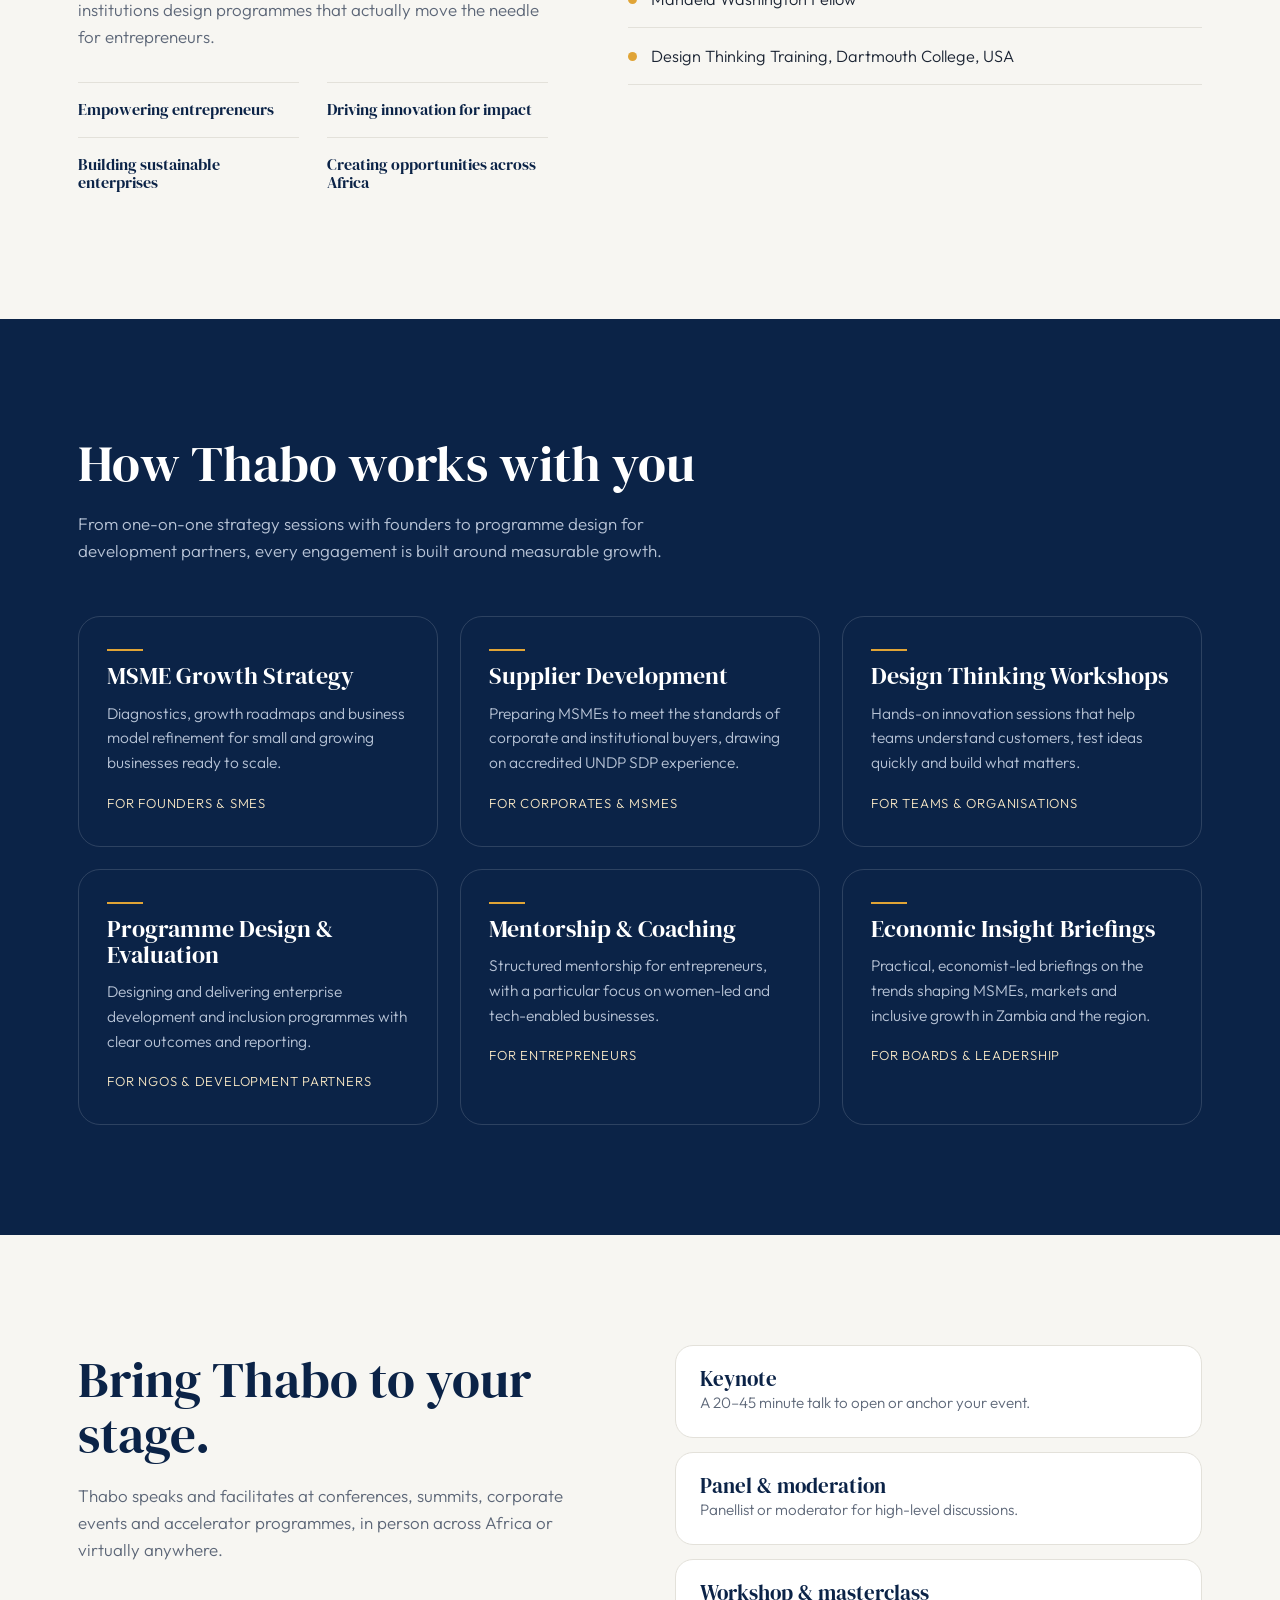
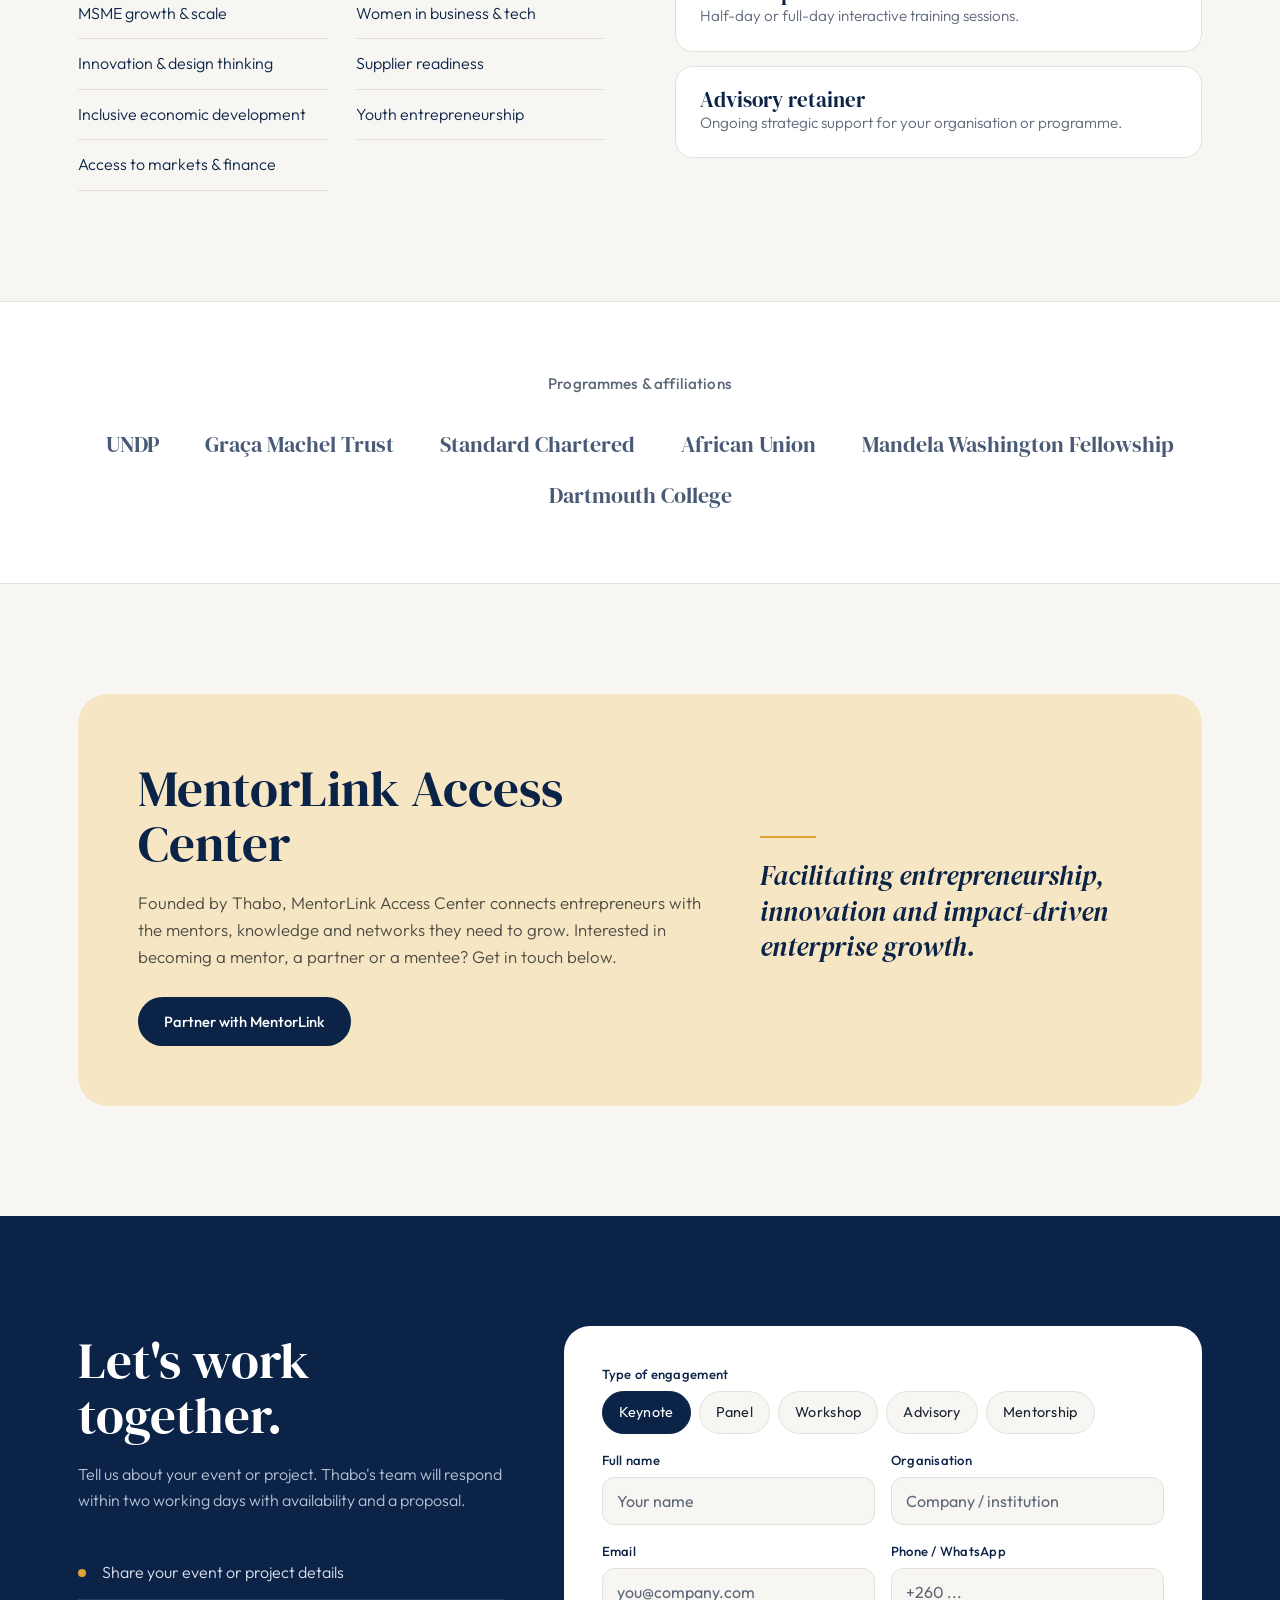
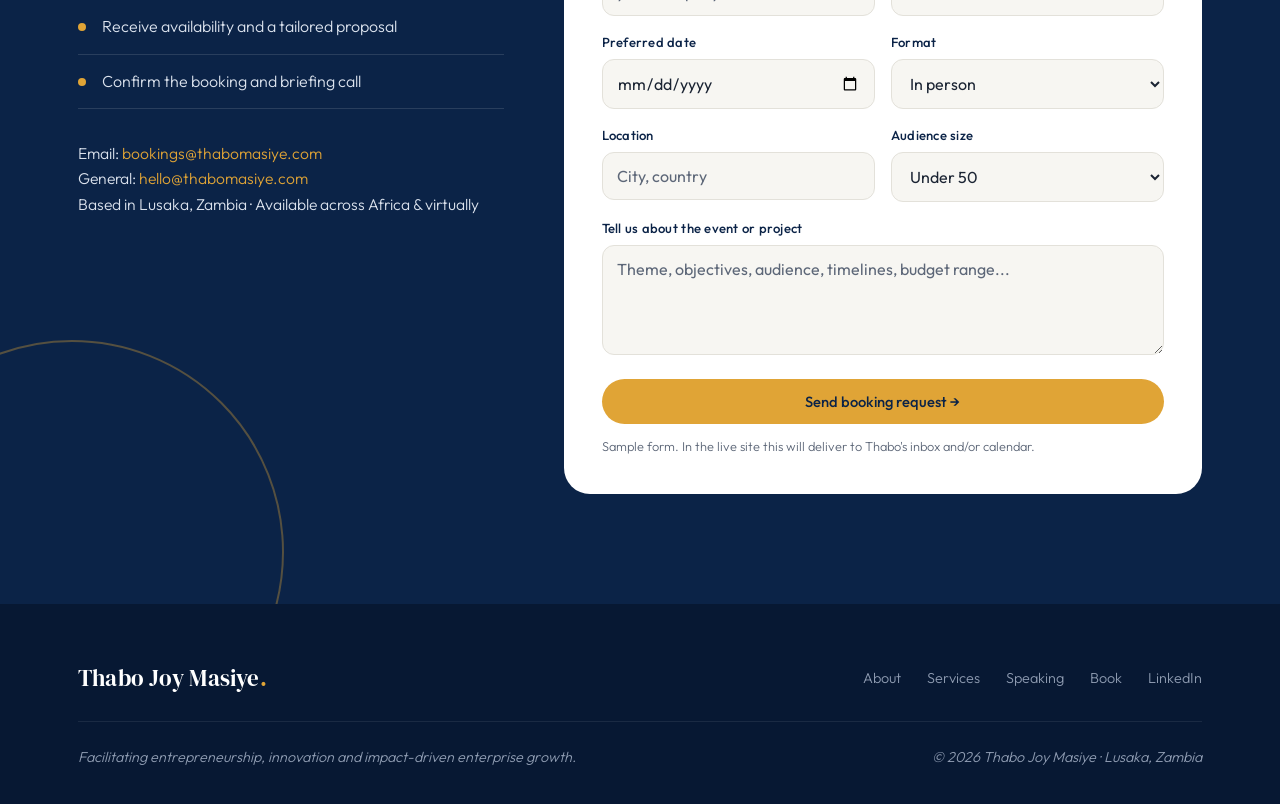
==== commit 7c48be41: "Remove draft preview banner Co-Authored-By: Claude Haiku 5.5 <noreply@anthropic.com>" ====
--- a/index.html
+++ b/index.html
@@ -193,8 +193,6 @@
 <body>
 
 <a class="skip" href="#main">Skip to content</a>
-<div class="draft">Sample preview — draft prepared for Thabo Joy Masiye's review. Content, contacts and domain are placeholders.</div>
-
 <header id="top">
   <div class="wrap nav">
     <a href="#top" class="logo">Thabo Joy Masiye<span>.</span></a>
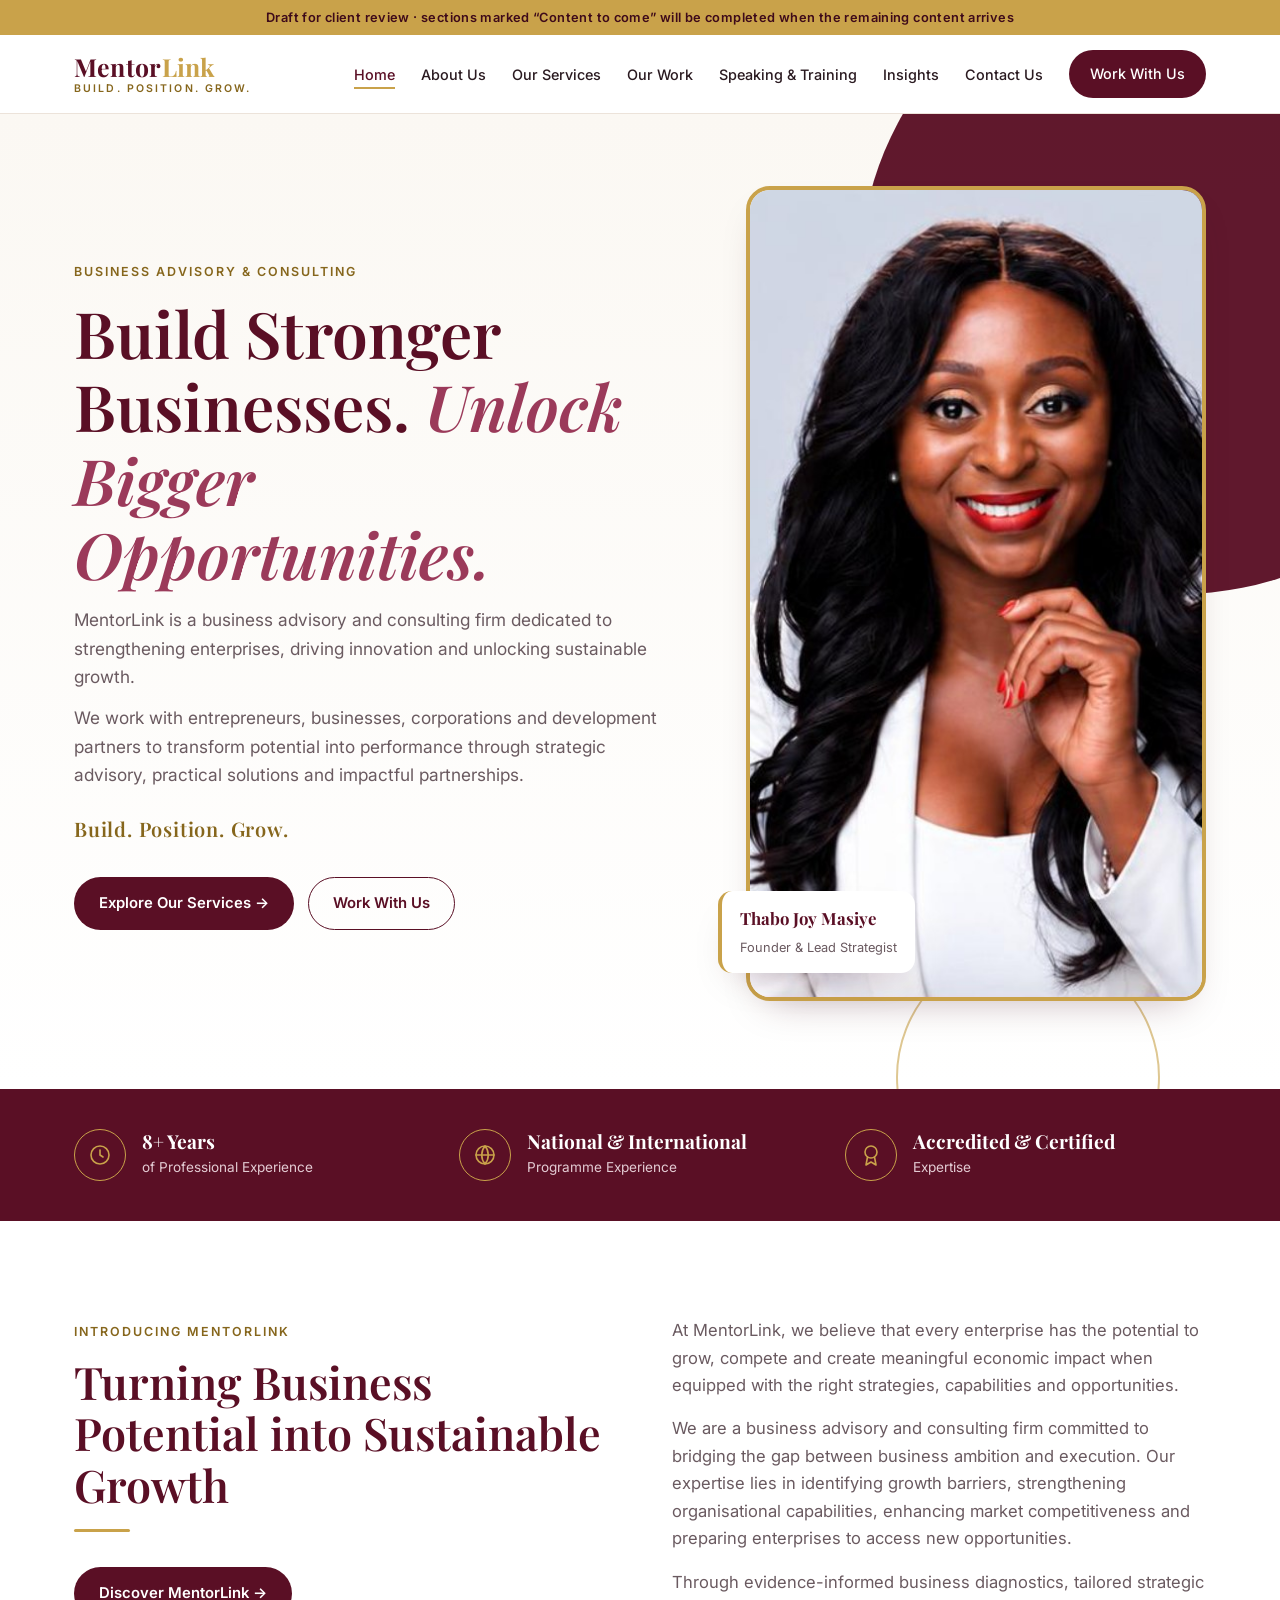
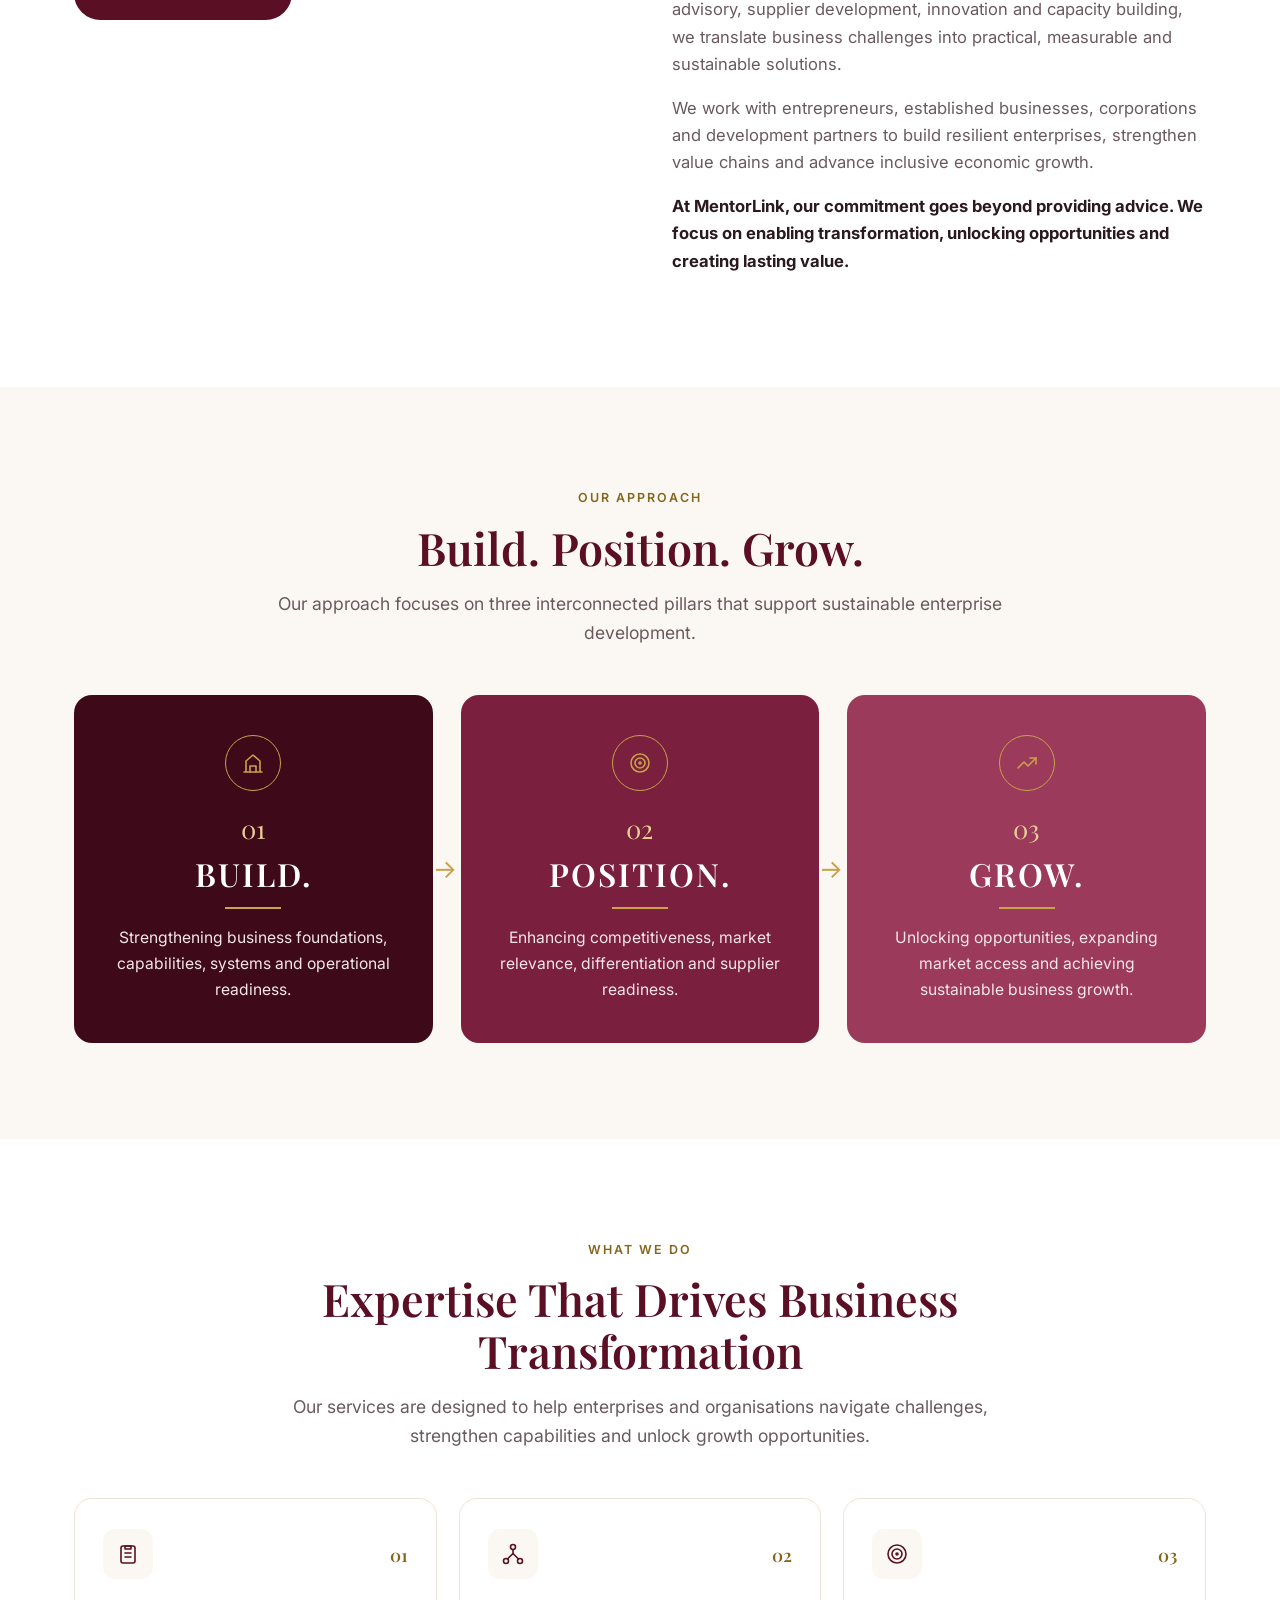
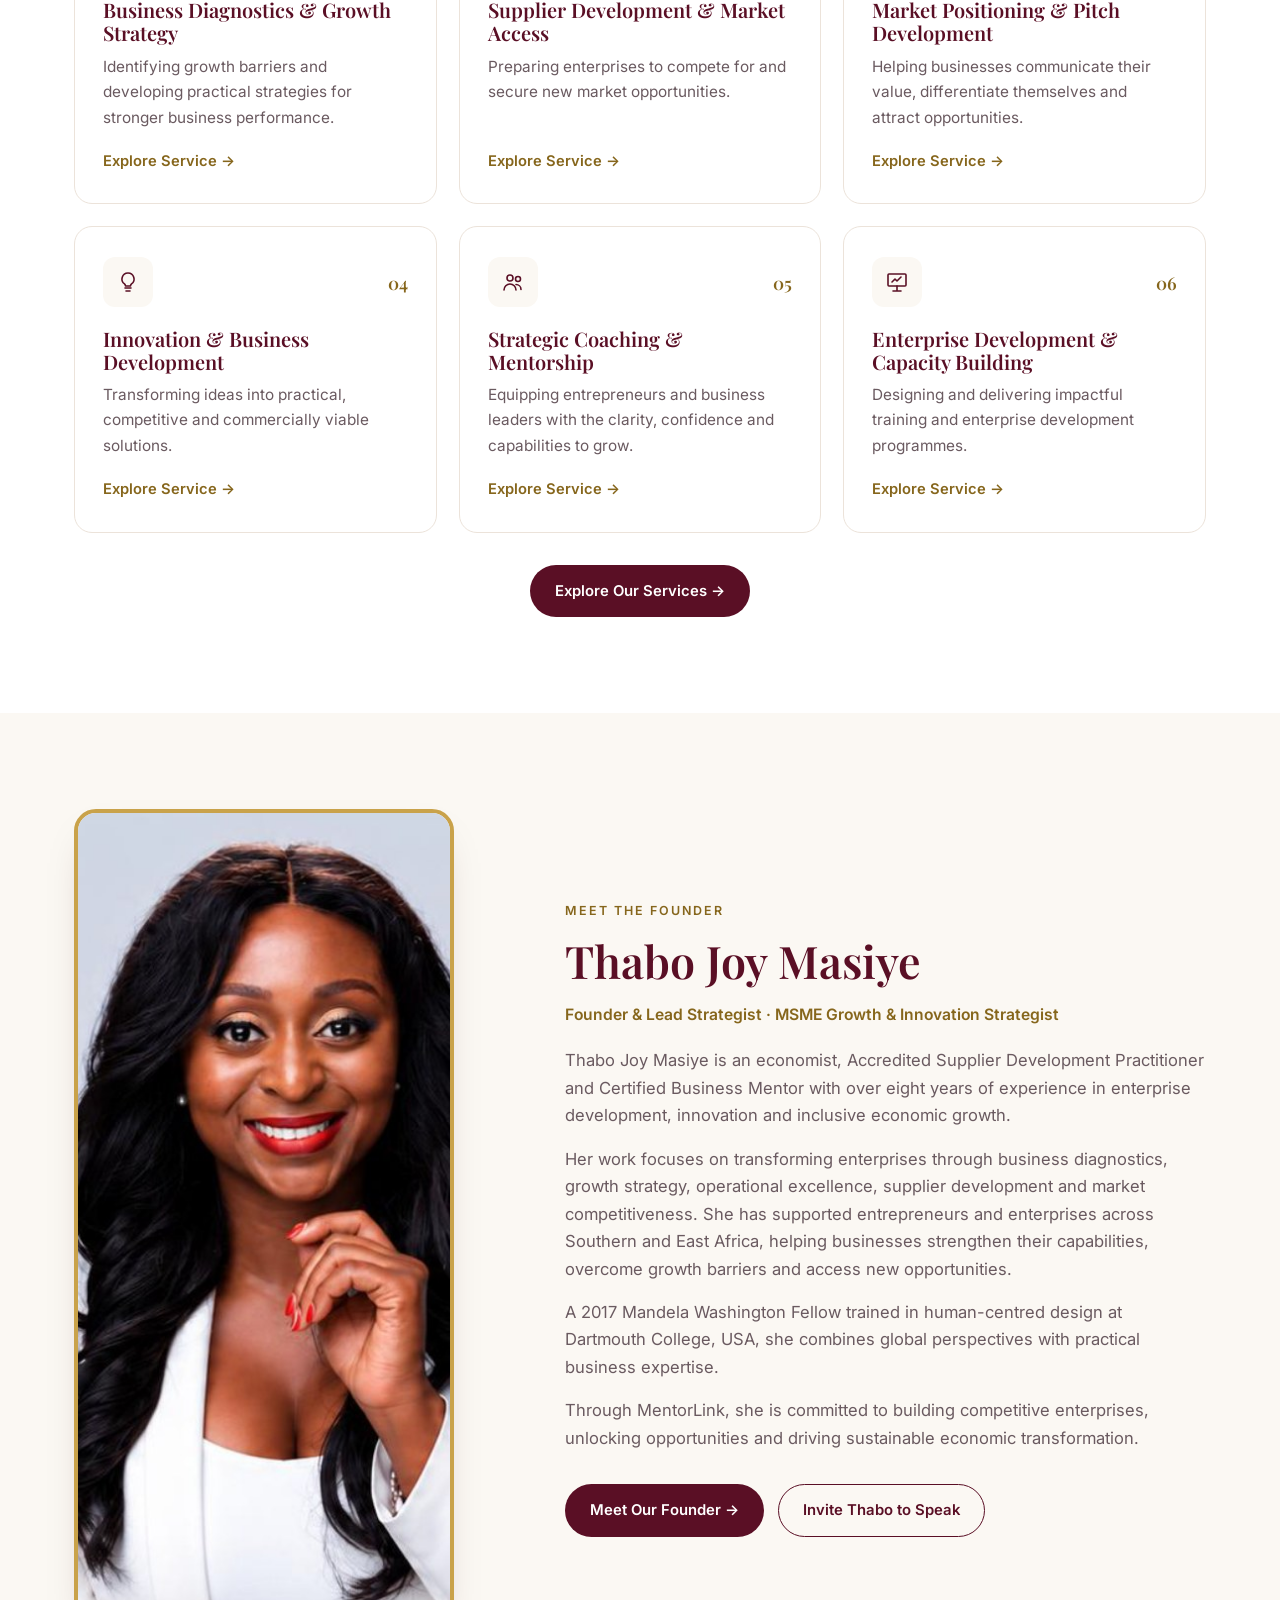
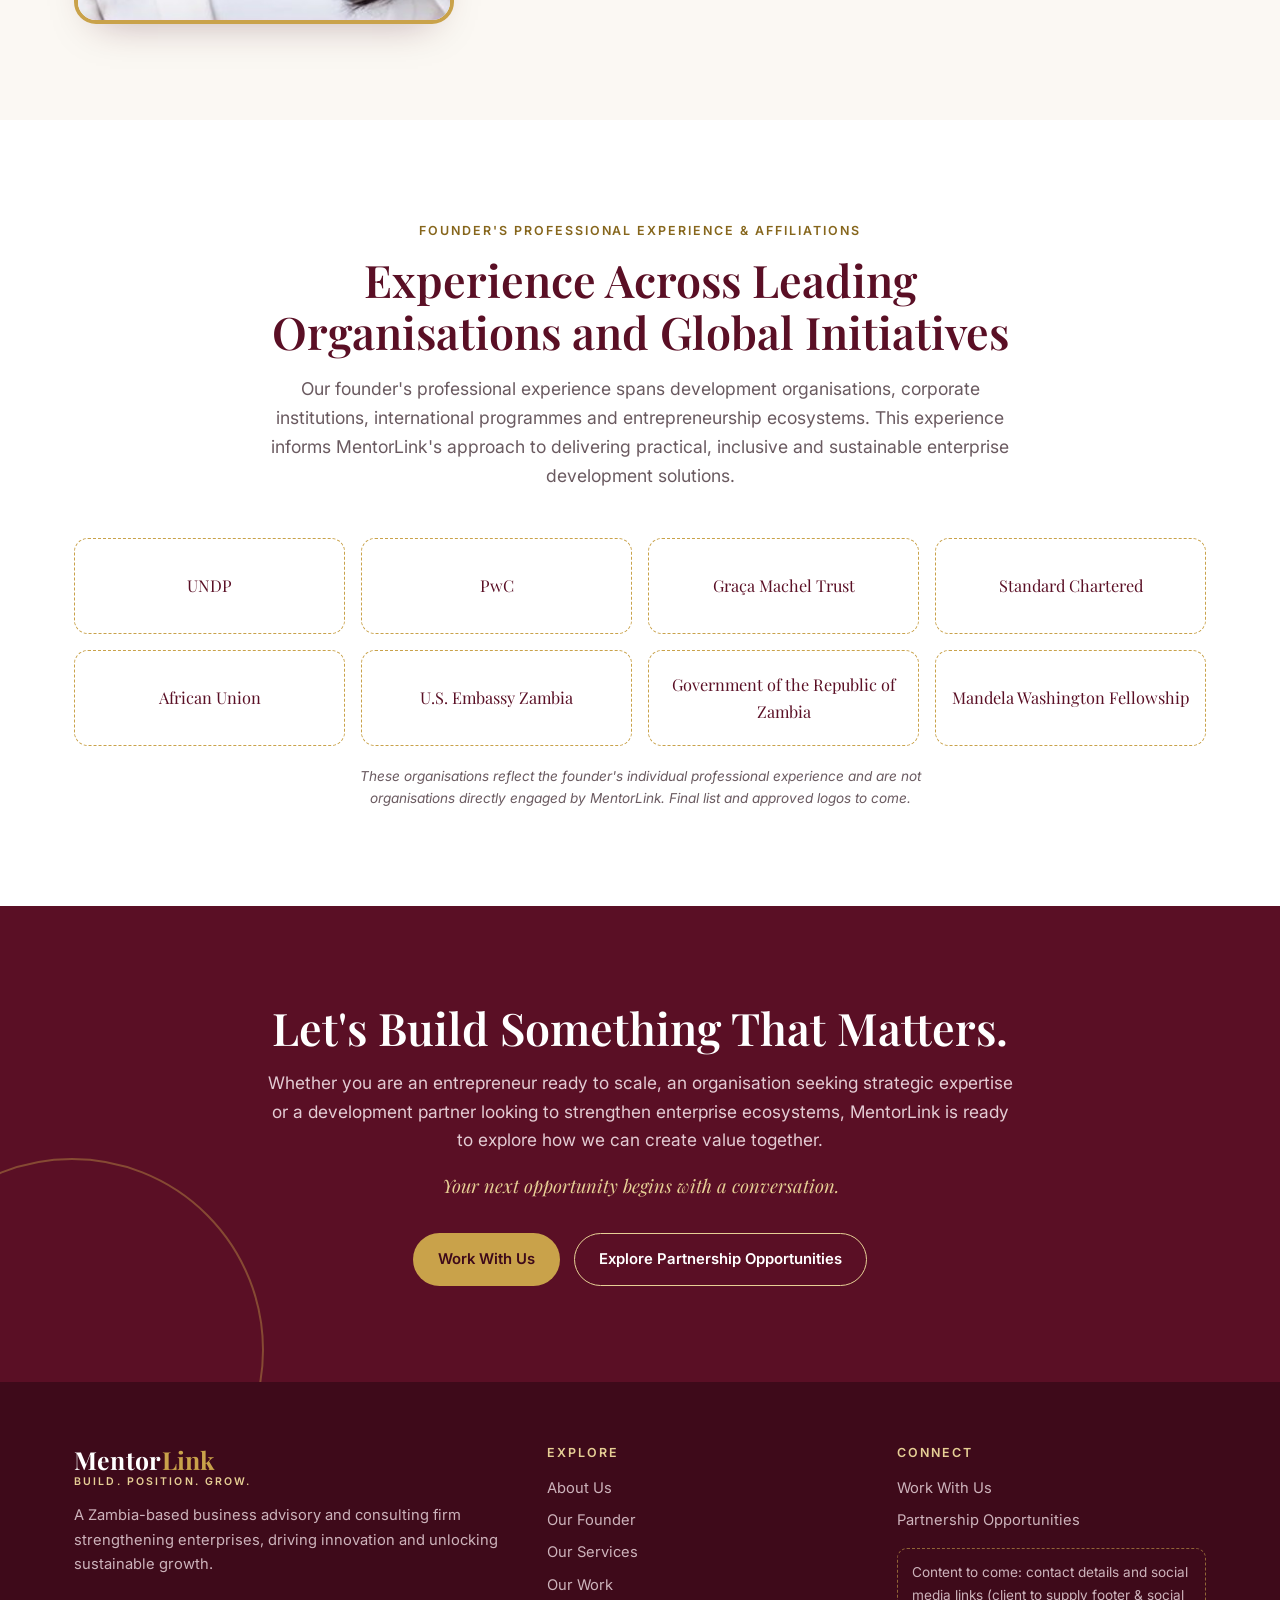
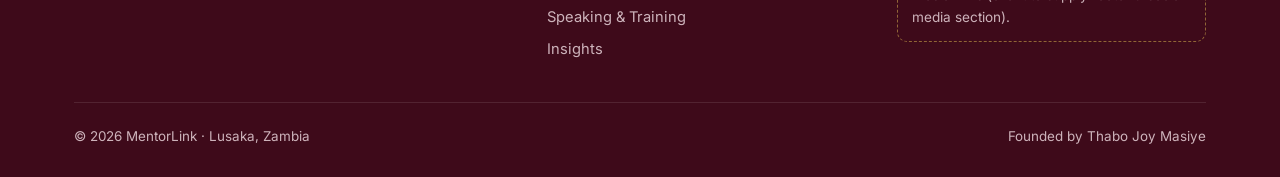
==== commit 1be71cbb: "Rebuild site as MentorLink with client-supplied content Multi-page site (Home, About Us, Founder, Ou" ====
--- a/index.html
+++ b/index.html
@@ -1,425 +1,175 @@
 <!DOCTYPE html>
-<html lang="en">
+<html lang="en" class="no-js">
 <head>
 <meta charset="UTF-8">
 <meta name="viewport" content="width=device-width, initial-scale=1.0">
-<title>Thabo Joy Masiye | Economist &amp; MSME Growth Strategist</title>
-<meta name="description" content="Thabo Joy Masiye, Economist and MSME Growth & Innovation Strategist. Advisory, supplier development, design-thinking workshops, mentorship and speaking across Zambia and Africa.">
+<title>MentorLink | Business Advisory &amp; Consulting · Build. Position. Grow.</title>
+<meta name="description" content="MentorLink is a Zambia-based business advisory and consulting firm founded by Thabo Joy Masiye, strengthening enterprises, driving innovation and unlocking sustainable growth.">
+<meta property="og:title" content="MentorLink | Business Advisory &amp; Consulting · Build. Position. Grow.">
+<meta property="og:description" content="MentorLink is a Zambia-based business advisory and consulting firm founded by Thabo Joy Masiye, strengthening enterprises, driving innovation and unlocking sustainable growth.">
+<meta property="og:type" content="website">
+<meta name="theme-color" content="#5A0F25">
 <link rel="preconnect" href="https://fonts.googleapis.com">
 <link rel="preconnect" href="https://fonts.gstatic.com" crossorigin>
-<link href="https://fonts.googleapis.com/css2?family=DM+Serif+Display:ital@0;1&family=Outfit:wght@300;400;500;600&display=swap" rel="stylesheet">
-<style>
-  :root{
-    --navy:#0B2347; --navy-2:#13315F; --ink:#1B2433; --muted:#5D6778;
-    --gold:#E0A436; --gold-ink:#7F5200; --gold-soft:#F6E6C4; --paper:#F7F6F2; --white:#fff; --line:#E3E1DA;
-    --serif:'DM Serif Display', Georgia, serif; --sans:'Outfit', system-ui, sans-serif;
-  }
-  *{box-sizing:border-box;margin:0;padding:0}
-  html{scroll-behavior:smooth}
-  body{font-family:var(--sans);color:var(--ink);background:var(--paper);line-height:1.6;font-weight:300;-webkit-font-smoothing:antialiased}
-  a{color:inherit;text-decoration:none}
-  img{max-width:100%;display:block}
-  .wrap{max-width:1180px;margin:0 auto;padding:0 28px}
-  .eyebrow{display:block;font-size:.95rem;letter-spacing:.01em;font-weight:500;color:var(--gold-ink);margin-bottom:.3rem}
-  .services .eyebrow,.book .eyebrow{color:var(--gold)}
-  h1,h2,h3,p,li,a{overflow-wrap:break-word}
-  h1,h2,h3{font-family:var(--serif);font-weight:400;line-height:1.08;color:var(--navy)}
-  h2{font-size:clamp(2.1rem,4vw,3.2rem);margin:.4rem 0 1.2rem}
-  .rule{width:64px;height:2px;background:var(--gold);margin:1.2rem 0}
-  section{padding:110px 0}
-
-  /* draft ribbon */
-  .skip{position:absolute;left:-9999px;top:8px;background:var(--navy);color:#fff;padding:10px 16px;border-radius:8px;z-index:100}
-  .skip:focus{left:16px}
-  .draft{background:var(--gold);color:var(--navy);text-align:center;font-size:.8rem;font-weight:500;padding:7px 12px;letter-spacing:.04em}
-
-  /* nav */
-  header{position:sticky;top:0;z-index:50;background:rgba(247,246,242,.92);backdrop-filter:blur(10px);border-bottom:1px solid transparent;transition:border-color .3s}
-  header.scrolled{border-color:var(--line)}
-  .nav{display:flex;align-items:center;justify-content:space-between;height:76px}
-  .logo{font-family:var(--serif);font-size:1.45rem;color:var(--navy);letter-spacing:.01em}
-  .logo span{color:var(--gold)}
-  .nav ul{display:flex;gap:34px;list-style:none;align-items:center}
-  .nav ul a{font-size:.92rem;font-weight:400;color:var(--ink);position:relative}
-  .nav ul a:not(.btn)::after{content:"";position:absolute;left:0;bottom:-6px;width:0;height:1.5px;background:var(--gold);transition:width .3s}
-  .nav ul a:not(.btn):hover::after{width:100%}
-  .btn{display:inline-flex;align-items:center;gap:10px;background:var(--navy);color:#fff;padding:13px 26px;border-radius:999px;font-weight:500;font-size:.92rem;transition:transform .2s,background .2s;border:none;cursor:pointer;font-family:var(--sans)}
-  .btn:hover{background:var(--navy-2);transform:translateY(-2px)}
-  .nav ul a.btn{color:#fff}
-  .btn.gold{background:var(--gold);color:var(--navy)}
-  .btn.gold:hover{background:#ebb352}
-  .btn.ghost{background:transparent;color:var(--navy);border:1.5px solid var(--navy)}
-  .menu-toggle{display:none;background:none;border:none;font-size:1.6rem;color:var(--navy);cursor:pointer;min-width:44px;min-height:44px;align-items:center;justify-content:center}
-
-  /* hero */
-  .hero{padding:70px 0 90px;position:relative;overflow:hidden}
-  .hero::before{content:"";position:absolute;right:-180px;top:-120px;width:620px;height:620px;border-radius:50%;background:var(--navy);z-index:0}
-  .hero .dots{position:absolute;left:18px;bottom:40px;width:150px;height:110px;background-image:radial-gradient(var(--gold) 2px,transparent 2px);background-size:16px 16px;opacity:.55}
-  .hero-grid{display:grid;grid-template-columns:1.15fr .85fr;gap:60px;align-items:center;position:relative;z-index:1}
-  .hero h1{font-size:clamp(2.9rem,6.2vw,5.4rem);margin:.6rem 0 0}
-  .hero h1 em{font-style:italic;color:var(--gold-ink)}
-  .hero .role{font-size:1.15rem;font-weight:500;color:var(--navy-2);margin-top:1.2rem}
-  .hero p.lead{font-size:1.12rem;color:var(--muted);max-width:560px;margin-top:1rem}
-  .hero .ctas{display:flex;gap:14px;margin-top:2.2rem;flex-wrap:wrap}
-  .portrait{position:relative}
-  .portrait img{border-radius:28px;border:3px solid var(--gold);box-shadow:0 30px 60px -20px rgba(0,0,0,.28);aspect-ratio:680/815;object-fit:cover;width:100%}
-  .portrait .badge{position:absolute;left:-34px;bottom:34px;background:#fff;border-radius:16px;padding:16px 20px;box-shadow:0 18px 40px -16px rgba(0,0,0,.25);display:flex;gap:14px;align-items:center}
-  .badge .num{font-family:var(--serif);font-size:2.3rem;color:var(--navy);line-height:1}
-  .badge small{display:block;font-size:.8rem;color:var(--muted);line-height:1.3}
-
-  /* index strip, inspired by section links */
-  .index{border-top:1px solid var(--line);border-bottom:1px solid var(--line);background:#fff}
-  .index .wrap{display:grid;grid-template-columns:repeat(4,1fr)}
-  .index a{padding:26px 22px;border-right:1px solid var(--line);display:flex;justify-content:space-between;align-items:baseline;transition:background .25s}
-  .index a:last-child{border-right:none}
-  .index a:hover{background:var(--gold-soft)}
-  .index .n{font-size:1rem;color:var(--gold-ink);font-weight:500}
-  .index .t{font-family:var(--serif);font-size:1.45rem;color:var(--navy)}
-
-  /* about */
-  .about-grid{display:grid;grid-template-columns:.9fr 1.1fr;gap:80px}
-  .about p{color:var(--muted);font-size:1.06rem;margin-bottom:1rem}
-  .pillars{display:grid;grid-template-columns:1fr 1fr;column-gap:28px;margin-top:2rem}
-  .pillar{padding:18px 0;border-top:1px solid var(--line)}
-  .pillar .ic{flex:0 0 44px;width:44px;height:44px;border-radius:50%;background:var(--navy);display:grid;place-items:center}
-  .pillar .ic svg{width:22px;height:22px;stroke:var(--gold);fill:none;stroke-width:1.6}
-  .pillar h3{font-weight:500;font-size:1.02rem;color:var(--navy)}
-  .creds{list-style:none;margin-top:.5rem}
-  .creds li{display:flex;gap:14px;align-items:flex-start;padding:15px 0;border-bottom:1px solid var(--line);font-size:1.02rem}
-  .creds li::before{content:"";flex:0 0 9px;height:9px;margin-top:9px;border-radius:50%;background:var(--gold)}
-
-  /* services */
-  .services{background:var(--navy);color:#DCE3EE}
-  .services h2{color:#fff}
-  .services .intro{max-width:640px;color:#B7C3D6;font-size:1.06rem}
-  .svc-grid{display:grid;grid-template-columns:repeat(3,1fr);gap:22px;margin-top:3.2rem}
-  .svc{border:1px solid rgba(255,255,255,.14);border-radius:22px;padding:32px 28px;transition:transform .3s,border-color .3s,background .3s}
-  .svc:hover{transform:translateY(-6px);border-color:var(--gold);background:rgba(255,255,255,.04)}
-  .svc .no{width:36px;height:2px;background:var(--gold);margin-bottom:.4rem}
-  .svc h3{color:#fff;font-size:1.5rem;margin:.8rem 0 .7rem}
-  .svc p{font-size:.97rem;color:#B7C3D6}
-  .svc .for{margin-top:1.1rem;font-size:.82rem;letter-spacing:.06em;text-transform:uppercase;color:var(--gold-soft)}
-
-  /* speaking */
-  .speak-grid{display:grid;grid-template-columns:1fr 1fr;gap:70px;align-items:start}
-  .topics{list-style:none;margin-top:1.6rem;display:grid;grid-template-columns:1fr 1fr;column-gap:28px}
-  .topics li{padding:12px 0;border-bottom:1px solid var(--line);color:var(--navy);font-size:1rem}
-  .formats{display:grid;gap:14px}
-  .format{background:#fff;border-radius:18px;padding:22px 24px;border:1px solid var(--line)}
-  .format h3{font-family:var(--serif);font-weight:400;font-size:1.3rem;color:var(--navy)}
-  .format p{font-size:.95rem;color:var(--muted)}
-  
-  /* partners strip */
-  .partners{padding:70px 0;background:#fff;border-top:1px solid var(--line);border-bottom:1px solid var(--line)}
-  .partners .eyebrow{text-align:center;display:block;color:var(--muted)}
-  .plist{display:flex;flex-wrap:wrap;justify-content:center;gap:16px 46px;margin-top:2rem}
-  .plist span{font-family:var(--serif);font-size:1.35rem;color:var(--navy);opacity:.75;transition:opacity .2s}
-  .plist span:hover{opacity:1}
-
-  /* mentorlink feature */
-  .feature{background:var(--gold-soft);border-radius:30px;padding:60px;display:grid;grid-template-columns:1.2fr .8fr;gap:50px;align-items:center}
-  .feature p{color:#4C4A42;font-size:1.05rem}
-  .quote{font-family:var(--serif);font-size:1.7rem;color:var(--navy);font-style:italic;line-height:1.3;padding-top:22px;position:relative}
-  .quote::before{content:"";position:absolute;top:0;left:0;width:56px;height:2px;background:var(--gold)}
-
-  /* booking */
-  .book{background:var(--navy);color:#DCE3EE;position:relative;overflow:hidden}
-  .book::after{content:"";position:absolute;left:-140px;bottom:-160px;width:420px;height:420px;border-radius:50%;border:2px solid rgba(224,164,54,.35)}
-  .book h2{color:#fff}
-  .book-grid{display:grid;grid-template-columns:.8fr 1.2fr;gap:60px;position:relative;z-index:1}
-  .book .steps{list-style:none;margin-top:2rem;counter-reset:s}
-  .book .steps li{counter-increment:s;display:flex;gap:16px;padding:14px 0;border-bottom:1px solid rgba(255,255,255,.12)}
-  .book .steps li::before{content:"";flex:0 0 8px;height:8px;margin-top:9px;border-radius:50%;background:var(--gold)}
-  .contact-lines{margin-top:2rem;font-size:.98rem}
-  .contact-lines a{color:var(--gold)}
-  form{background:#fff;border-radius:26px;padding:38px;color:var(--ink)}
-  .row{display:grid;grid-template-columns:1fr 1fr;gap:16px}
-  label{display:block;font-size:.82rem;font-weight:500;color:var(--navy);margin-bottom:6px;letter-spacing:.02em}
-  input,select,textarea{width:100%;font-family:var(--sans);font-size:1rem;padding:13px 14px;border:1px solid var(--line);border-radius:12px;background:var(--paper);color:var(--ink);transition:border-color .2s,background .2s}
-  input:focus,select:focus,textarea:focus{outline:none;border-color:var(--gold);background:#fff}
-  .field{margin-bottom:16px}
-  textarea{min-height:110px;resize:vertical}
-  .chips{display:flex;flex-wrap:wrap;gap:8px}
-  .chips input{position:absolute;width:1px;height:1px;opacity:0;pointer-events:none}
-  .chips input:focus-visible+label{outline:2px solid var(--gold-ink);outline-offset:2px}
-  .chips label{border:1px solid var(--line);border-radius:999px;padding:9px 16px;cursor:pointer;font-weight:400;font-size:.9rem;margin:0;background:var(--paper);color:var(--ink)}
-  .chips input:checked+label{background:var(--navy);color:#fff;border-color:var(--navy)}
-  .form-note{font-size:.8rem;color:var(--muted);margin-top:12px}
-  .success{display:none;text-align:center;padding:40px 10px}
-  .success h3{font-size:2rem;margin-bottom:.6rem}
-
-  footer{background:#071833;color:#8E9BB1;padding:56px 0 34px;font-size:.9rem}
-  .foot{display:flex;justify-content:space-between;align-items:center;flex-wrap:wrap;gap:20px}
-  .foot .logo{color:#fff}
-  .foot nav{display:flex;gap:26px}
-  .foot nav a:hover{color:var(--gold)}
-  .tagline{font-style:italic;margin-top:24px;padding-top:24px;border-top:1px solid rgba(255,255,255,.08);display:flex;justify-content:space-between;flex-wrap:wrap;gap:10px}
-
-  ::selection{background:var(--gold-soft);color:var(--navy)}
-  :focus-visible{outline:2px solid var(--gold-ink);outline-offset:3px;border-radius:4px}
-  .book :focus-visible,.book a:focus-visible{outline-color:var(--gold)}
-  ::placeholder{color:var(--muted);opacity:1}
-  html{scrollbar-color:var(--navy-2) var(--paper)}
-  .reveal{opacity:0;transform:translateY(24px);transition:opacity .8s ease,transform .8s ease}
-  .reveal.in{opacity:1;transform:none}
-
-  @media (prefers-reduced-motion:reduce){
-    html{scroll-behavior:auto}
-    *,*::before,*::after{transition:none!important;animation:none!important}
-    .reveal{opacity:1;transform:none}
-  }
-  @media (max-width:960px){
-    .hero-grid,.about-grid,.speak-grid,.book-grid,.feature{grid-template-columns:1fr;gap:44px}
-    .hero::before{width:420px;height:420px;right:-200px;top:auto;bottom:-60px}
-    .portrait{max-width:440px}
-    .portrait .badge{left:16px}
-    .svc-grid{grid-template-columns:1fr 1fr}
-    .index .wrap{grid-template-columns:1fr 1fr}
-    .index a:nth-child(2){border-right:none}
-    .index a:nth-child(-n+2){border-bottom:1px solid var(--line)}
-    .feature{padding:40px 30px}
-    .nav ul{display:none;position:absolute;top:76px;left:0;right:0;background:var(--paper);flex-direction:column;padding:24px;gap:20px;border-bottom:1px solid var(--line)}
-    .nav ul.open{display:flex}
-    .menu-toggle{display:block}
-  }
-  @media (max-width:600px){
-    section{padding:80px 0}
-    .svc-grid,.row,.pillars{grid-template-columns:1fr}
-    form{padding:26px}
-    .index .t{font-size:1.15rem}
-  }
-</style>
+<link href="https://fonts.googleapis.com/css2?family=Inter:wght@400;500;600;700&family=Playfair+Display:ital,wght@0,600;0,700;1,600&display=swap" rel="stylesheet">
+<link rel="stylesheet" href="assets/css/style.css">
+<script>document.documentElement.classList.remove('no-js')</script>
 </head>
 <body>
-
 <a class="skip" href="#main">Skip to content</a>
-<header id="top">
+<div class="draft-flag">Draft for client review · sections marked “Content to come” will be completed when the remaining content arrives</div>
+<header class="site">
   <div class="wrap nav">
-    <a href="#top" class="logo">Thabo Joy Masiye<span>.</span></a>
-    <button class="menu-toggle" type="button" aria-label="Open menu" aria-expanded="false" aria-controls="site-menu" onclick="const u=document.getElementById('site-menu');const o=u.classList.toggle('open');this.setAttribute('aria-expanded',o)">&#9776;</button>
+    <!-- LOGO PLACEHOLDER: replace this text wordmark with the approved MentorLink logo -->
+    <a href="index.html" class="brand" aria-label="MentorLink home"><span class="name">Mentor<span>Link</span></span><span class="tag">Build. Position. Grow.</span></a>
+    <button class="menu-toggle" type="button" aria-label="Open menu" aria-expanded="false" aria-controls="site-menu">&#9776;</button>
     <ul id="site-menu">
-      <li><a href="#about">About</a></li>
-      <li><a href="#services">Services</a></li>
-      <li><a href="#speaking">Speaking</a></li>
-      <li><a href="#mentorlink">MentorLink</a></li>
-      <li><a href="#book" class="btn">Book Thabo</a></li>
+      <li><a href="index.html" aria-current="page">Home</a></li><li><a href="about.html">About Us</a></li><li><a href="services.html">Our Services</a></li><li><a href="work.html">Our Work</a></li><li><a href="speaking.html">Speaking &amp; Training</a></li><li><a href="insights.html">Insights</a></li><li><a href="contact.html">Contact Us</a></li>
+      <li><a href="contact.html" class="btn btn-primary">Work With Us</a></li>
     </ul>
   </div>
 </header>
+<main id="main">
 
-<main id="main">
-<!-- HERO -->
 <section class="hero">
-  <div class="dots"></div>
   <div class="wrap hero-grid">
     <div class="reveal">
-      <h1>Building enterprises that <em>last.</em></h1>
-      <div class="rule"></div>
-      <div class="role">MSME Growth &amp; Innovation Strategist</div>
-      <p class="lead">For over 8 years I have partnered with entrepreneurs, organisations and development partners to design practical solutions that strengthen businesses, unlock opportunity and create sustainable impact across Zambia and Africa.</p>
+      <span class="eyebrow">Business Advisory &amp; Consulting</span>
+      <h1>Build Stronger Businesses. <em>Unlock Bigger Opportunities.</em></h1>
+      <p>MentorLink is a business advisory and consulting firm dedicated to strengthening enterprises, driving innovation and unlocking sustainable growth.</p>
+      <p>We work with entrepreneurs, businesses, corporations and development partners to transform potential into performance through strategic advisory, practical solutions and impactful partnerships.</p>
+      <div class="tagline">Build. Position. Grow.</div>
       <div class="ctas">
-        <a href="#book" class="btn gold">Book an engagement &rarr;</a>
-        <a href="#services" class="btn ghost">Explore services</a>
+        <a href="services.html" class="btn btn-primary">Explore Our Services &rarr;</a>
+        <a href="contact.html" class="btn btn-outline">Work With Us</a>
       </div>
     </div>
     <div class="portrait reveal">
-      <img width="680" height="815" fetchpriority="high" src="[data-uri]" alt="Portrait of Thabo Joy Masiye">
-      <div class="badge"><div class="num">8+</div><small>years driving<br>MSME growth</small></div>
+      <img src="assets/img/thabo-masiye.jpg" width="680" height="815" fetchpriority="high" alt="Thabo Joy Masiye, Founder and Lead Strategist of MentorLink">
+      <div class="caption"><strong>Thabo Joy Masiye</strong><small>Founder &amp; Lead Strategist</small></div>
     </div>
   </div>
 </section>
 
-<!-- INDEX STRIP -->
-<nav class="index">
-  <div class="wrap">
-    <a href="#services"><span class="t">Advisory</span><span class="n" aria-hidden="true">&rarr;</span></a>
-    <a href="#speaking"><span class="t">Speaking</span><span class="n" aria-hidden="true">&rarr;</span></a>
-    <a href="#mentorlink"><span class="t">Mentorship</span><span class="n" aria-hidden="true">&rarr;</span></a>
-    <a href="#about"><span class="t">About</span><span class="n" aria-hidden="true">&rarr;</span></a>
+<div class="cred-banner">
+  <div class="wrap cred-grid">
+    <div class="cred"><span class="ic"><svg viewBox="0 0 24 24" aria-hidden="true"><circle cx="12" cy="12" r="9"/><path d="M12 7v5l3 2"/></svg></span><div><strong>8+ Years</strong><span>of Professional Experience</span></div></div>
+    <div class="cred"><span class="ic"><svg viewBox="0 0 24 24" aria-hidden="true"><circle cx="12" cy="12" r="9"/><path d="M3 12h18M12 3a14 14 0 0 1 0 18M12 3a14 14 0 0 0 0 18"/></svg></span><div><strong>National &amp; International</strong><span>Programme Experience</span></div></div>
+    <div class="cred"><span class="ic"><svg viewBox="0 0 24 24" aria-hidden="true"><circle cx="12" cy="9" r="6"/><path d="M8.5 14 7 22l5-3 5 3-1.5-8"/></svg></span><div><strong>Accredited &amp; Certified</strong><span>Expertise</span></div></div>
   </div>
-</nav>
+  <!-- Additional verified impact statistics will be added here when the client provides them. -->
+</div>
 
-<!-- ABOUT -->
-<section id="about" class="about">
-  <div class="wrap about-grid">
+<section>
+  <div class="wrap split">
     <div class="reveal">
-      <h2>Economist. Strategist. Builder of ecosystems.</h2>
-      <p>Thabo Joy Masiye is an economist and enterprise development specialist focused on MSME growth, innovation and inclusive economic development.</p>
-      <p>She works where policy meets practice. She helps small businesses become investment- and supplier-ready, and helps institutions design programmes that actually move the needle for entrepreneurs.</p>
-      <div class="pillars">
-        <div class="pillar"><h3>Empowering entrepreneurs</h3></div>
-        <div class="pillar"><h3>Driving innovation for impact</h3></div>
-        <div class="pillar"><h3>Building sustainable enterprises</h3></div>
-        <div class="pillar"><h3>Creating opportunities across Africa</h3></div>
-      </div>
+      <span class="eyebrow">Introducing MentorLink</span>
+      <h2 class="title">Turning Business Potential into Sustainable Growth</h2>
+      <div class="rule"></div>
+      <a href="about.html" class="btn btn-primary" style="margin-top:1rem">Discover MentorLink &rarr;</a>
     </div>
-    <div class="reveal">
-      <span class="eyebrow">Professional highlights</span>
-      <ul class="creds">
-        <li>Accredited National Consultant, UNDP Supplier Development Programme</li>
-        <li>Founder, MentorLink Access Center</li>
-        <li>Business Mentor, Graça Machel Trust</li>
-        <li>Business Mentor, Standard Chartered Women in Tech</li>
-        <li>Mentor, African Union Go-Gal Innovation Initiative</li>
-        <li>Mandela Washington Fellow</li>
-        <li>Design Thinking Training, Dartmouth College, USA</li>
-      </ul>
+    <div class="prose reveal">
+      <p>At MentorLink, we believe that every enterprise has the potential to grow, compete and create meaningful economic impact when equipped with the right strategies, capabilities and opportunities.</p>
+      <p>We are a business advisory and consulting firm committed to bridging the gap between business ambition and execution. Our expertise lies in identifying growth barriers, strengthening organisational capabilities, enhancing market competitiveness and preparing enterprises to access new opportunities.</p>
+      <p>Through evidence-informed business diagnostics, tailored strategic advisory, supplier development, innovation and capacity building, we translate business challenges into practical, measurable and sustainable solutions.</p>
+      <p>We work with entrepreneurs, established businesses, corporations and development partners to build resilient enterprises, strengthen value chains and advance inclusive economic growth.</p>
+      <p><strong>At MentorLink, our commitment goes beyond providing advice. We focus on enabling transformation, unlocking opportunities and creating lasting value.</strong></p>
     </div>
   </div>
 </section>
 
-<!-- SERVICES -->
-<section id="services" class="services">
+<section class="bg-cream">
   <div class="wrap">
-    <h2>How Thabo works with you</h2>
-    <p class="intro">From one-on-one strategy sessions with founders to programme design for development partners, every engagement is built around measurable growth.</p>
-    <div class="svc-grid">
-      <div class="svc reveal"><div class="no" aria-hidden="true"></div><h3>MSME Growth Strategy</h3><p>Diagnostics, growth roadmaps and business model refinement for small and growing businesses ready to scale.</p><div class="for">For founders &amp; SMEs</div></div>
-      <div class="svc reveal"><div class="no" aria-hidden="true"></div><h3>Supplier Development</h3><p>Preparing MSMEs to meet the standards of corporate and institutional buyers, drawing on accredited UNDP SDP experience.</p><div class="for">For corporates &amp; MSMEs</div></div>
-      <div class="svc reveal"><div class="no" aria-hidden="true"></div><h3>Design Thinking Workshops</h3><p>Hands-on innovation sessions that help teams understand customers, test ideas quickly and build what matters.</p><div class="for">For teams &amp; organisations</div></div>
-      <div class="svc reveal"><div class="no" aria-hidden="true"></div><h3>Programme Design &amp; Evaluation</h3><p>Designing and delivering enterprise development and inclusion programmes with clear outcomes and reporting.</p><div class="for">For NGOs &amp; development partners</div></div>
-      <div class="svc reveal"><div class="no" aria-hidden="true"></div><h3>Mentorship &amp; Coaching</h3><p>Structured mentorship for entrepreneurs, with a particular focus on women-led and tech-enabled businesses.</p><div class="for">For entrepreneurs</div></div>
-      <div class="svc reveal"><div class="no" aria-hidden="true"></div><h3>Economic Insight Briefings</h3><p>Practical, economist-led briefings on the trends shaping MSMEs, markets and inclusive growth in Zambia and the region.</p><div class="for">For boards &amp; leadership</div></div>
+    <div class="section-head center reveal">
+      <span class="eyebrow">Our Approach</span>
+      <h2 class="title">Build. Position. Grow.</h2>
+      <p class="lead">Our approach focuses on three interconnected pillars that support sustainable enterprise development.</p>
+    </div>
+    <div class="pillars">
+  <div class="pillar reveal"><div class="ic"><svg viewBox="0 0 24 24" aria-hidden="true"><path d="M3 21h18M5 21V10l7-6 7 6v11"/><path d="M9 21v-6h6v6"/></svg></div><div class="num">01</div><h3>BUILD.</h3><div class="bar"></div><p>Strengthening business foundations, capabilities, systems and operational readiness.</p></div>
+  <div class="pillar reveal"><div class="ic"><svg viewBox="0 0 24 24" aria-hidden="true"><circle cx="12" cy="12" r="9"/><circle cx="12" cy="12" r="5"/><circle cx="12" cy="12" r="1"/></svg></div><div class="num">02</div><h3>POSITION.</h3><div class="bar"></div><p>Enhancing competitiveness, market relevance, differentiation and supplier readiness.</p></div>
+  <div class="pillar reveal"><div class="ic"><svg viewBox="0 0 24 24" aria-hidden="true"><path d="M3 17l6-6 4 4 8-8"/><path d="M15 7h6v6"/></svg></div><div class="num">03</div><h3>GROW.</h3><div class="bar"></div><p>Unlocking opportunities, expanding market access and achieving sustainable business growth.</p></div>
+</div>
+  </div>
+</section>
+
+<section>
+  <div class="wrap">
+    <div class="section-head center reveal">
+      <span class="eyebrow">What We Do</span>
+      <h2 class="title">Expertise That Drives Business Transformation</h2>
+      <p class="lead">Our services are designed to help enterprises and organisations navigate challenges, strengthen capabilities and unlock growth opportunities.</p>
+    </div>
+    <div class="cards"><a class="card reveal" href="services.html#diagnostics"><div class="top"><span class="ic"><svg viewBox="0 0 24 24" aria-hidden="true"><rect x="5" y="4" width="14" height="17" rx="2"/><path d="M9 4h6v3H9zM9 11h6M9 15h6"/></svg></span><span class="no">01</span></div><h3>Business Diagnostics &amp; Growth Strategy</h3><p>Identifying growth barriers and developing practical strategies for stronger business performance.</p><span class="link-arrow">Explore Service &rarr;</span></a><a class="card reveal" href="services.html#supplier-development"><div class="top"><span class="ic"><svg viewBox="0 0 24 24" aria-hidden="true"><circle cx="12" cy="5" r="2.5"/><circle cx="5" cy="19" r="2.5"/><circle cx="19" cy="19" r="2.5"/><path d="M12 7.5v4M12 11.5 6.5 17M12 11.5l5.5 5.5"/></svg></span><span class="no">02</span></div><h3>Supplier Development &amp; Market Access</h3><p>Preparing enterprises to compete for and secure new market opportunities.</p><span class="link-arrow">Explore Service &rarr;</span></a><a class="card reveal" href="services.html#market-positioning"><div class="top"><span class="ic"><svg viewBox="0 0 24 24" aria-hidden="true"><circle cx="12" cy="12" r="9"/><circle cx="12" cy="12" r="5"/><circle cx="12" cy="12" r="1"/></svg></span><span class="no">03</span></div><h3>Market Positioning &amp; Pitch Development</h3><p>Helping businesses communicate their value, differentiate themselves and attract opportunities.</p><span class="link-arrow">Explore Service &rarr;</span></a><a class="card reveal" href="services.html#innovation"><div class="top"><span class="ic"><svg viewBox="0 0 24 24" aria-hidden="true"><path d="M9 18h6M10 21h4"/><path d="M12 3a6 6 0 0 0-3.5 10.9c.6.5 1 1.2 1 2.1h5c0-.9.4-1.6 1-2.1A6 6 0 0 0 12 3z"/></svg></span><span class="no">04</span></div><h3>Innovation &amp; Business Development</h3><p>Transforming ideas into practical, competitive and commercially viable solutions.</p><span class="link-arrow">Explore Service &rarr;</span></a><a class="card reveal" href="services.html#coaching"><div class="top"><span class="ic"><svg viewBox="0 0 24 24" aria-hidden="true"><circle cx="9" cy="8" r="3"/><circle cx="17" cy="9" r="2.5"/><path d="M3 20c0-3.3 2.7-6 6-6s6 2.7 6 6M15 14.5c2.8 0 5 2.2 5 5"/></svg></span><span class="no">05</span></div><h3>Strategic Coaching &amp; Mentorship</h3><p>Equipping entrepreneurs and business leaders with the clarity, confidence and capabilities to grow.</p><span class="link-arrow">Explore Service &rarr;</span></a><a class="card reveal" href="services.html#capacity-building"><div class="top"><span class="ic"><svg viewBox="0 0 24 24" aria-hidden="true"><rect x="3" y="4" width="18" height="12" rx="1"/><path d="M12 16v4M8 21h8M7 12l3-3 2 2 4-4"/></svg></span><span class="no">06</span></div><h3>Enterprise Development &amp; Capacity Building</h3><p>Designing and delivering impactful training and enterprise development programmes.</p><span class="link-arrow">Explore Service &rarr;</span></a></div>
+    <div class="ctas" style="justify-content:center"><a href="services.html" class="btn btn-primary">Explore Our Services &rarr;</a></div>
+  </div>
+</section>
+
+<section class="bg-cream">
+  <div class="wrap founder">
+    <div class="reveal"><img src="assets/img/thabo-masiye.jpg" width="680" height="815" loading="lazy" alt="Portrait of Thabo Joy Masiye"></div>
+    <div class="prose reveal">
+      <span class="eyebrow">Meet the Founder</span>
+      <h2 class="title">Thabo Joy Masiye</h2>
+      <div class="role">Founder &amp; Lead Strategist · MSME Growth &amp; Innovation Strategist</div>
+      <p>Thabo Joy Masiye is an economist, Accredited Supplier Development Practitioner and Certified Business Mentor with over eight years of experience in enterprise development, innovation and inclusive economic growth.</p>
+      <p>Her work focuses on transforming enterprises through business diagnostics, growth strategy, operational excellence, supplier development and market competitiveness. She has supported entrepreneurs and enterprises across Southern and East Africa, helping businesses strengthen their capabilities, overcome growth barriers and access new opportunities.</p>
+      <p>A 2017 Mandela Washington Fellow trained in human-centred design at Dartmouth College, USA, she combines global perspectives with practical business expertise.</p>
+      <p>Through MentorLink, she is committed to building competitive enterprises, unlocking opportunities and driving sustainable economic transformation.</p>
+      <div class="ctas">
+        <a href="founder.html" class="btn btn-primary">Meet Our Founder &rarr;</a>
+        <a href="speaking.html" class="btn btn-outline">Invite Thabo to Speak</a>
+      </div>
     </div>
   </div>
 </section>
 
-<!-- SPEAKING -->
-<section id="speaking">
-  <div class="wrap speak-grid">
-    <div class="reveal">
-      <h2>Bring Thabo to your stage.</h2>
-      <p style="color:var(--muted);font-size:1.06rem">Thabo speaks and facilitates at conferences, summits, corporate events and accelerator programmes, in person across Africa or virtually anywhere.</p>
-      <ul class="topics">
-        <li>MSME growth &amp; scale</li>
-        <li>Women in business &amp; tech</li>
-        <li>Innovation &amp; design thinking</li>
-        <li>Supplier readiness</li>
-        <li>Inclusive economic development</li>
-        <li>Youth entrepreneurship</li>
-        <li>Access to markets &amp; finance</li>
-      </ul>
+<section>
+  <div class="wrap">
+    <div class="section-head center reveal">
+      <span class="eyebrow">Founder's Professional Experience &amp; Affiliations</span>
+      <h2 class="title">Experience Across Leading Organisations and Global Initiatives</h2>
+      <p class="lead">Our founder's professional experience spans development organisations, corporate institutions, international programmes and entrepreneurship ecosystems. This experience informs MentorLink's approach to delivering practical, inclusive and sustainable enterprise development solutions.</p>
     </div>
-    <div class="formats reveal">
-      <div class="format"><div><h3>Keynote</h3><p>A 20–45 minute talk to open or anchor your event.</p></div></div>
-      <div class="format"><div><h3>Panel &amp; moderation</h3><p>Panellist or moderator for high-level discussions.</p></div></div>
-      <div class="format"><div><h3>Workshop &amp; masterclass</h3><p>Half-day or full-day interactive training sessions.</p></div></div>
-      <div class="format"><div><h3>Advisory retainer</h3><p>Ongoing strategic support for your organisation or programme.</p></div></div>
-    </div>
+    <!-- LOGO BANNER PLACEHOLDER: swap each name for the approved logo once the client supplies the final list. -->
+    <div class="logo-banner reveal"><div class="logo-slot">UNDP</div><div class="logo-slot">PwC</div><div class="logo-slot">Graça Machel Trust</div><div class="logo-slot">Standard Chartered</div><div class="logo-slot">African Union</div><div class="logo-slot">U.S. Embassy Zambia</div><div class="logo-slot">Government of the Republic of Zambia</div><div class="logo-slot">Mandela Washington Fellowship</div></div>
+    <p class="note center">These organisations reflect the founder's individual professional experience and are not organisations directly engaged by MentorLink. Final list and approved logos to come.</p>
   </div>
 </section>
 
-<!-- AFFILIATIONS STRIP -->
-<div class="partners">
+<section class="cta-band"><div class="wrap"><h2 class="title">Let's Build Something That Matters.</h2><p>Whether you are an entrepreneur ready to scale, an organisation seeking strategic expertise or a development partner looking to strengthen enterprise ecosystems, MentorLink is ready to explore how we can create value together.</p><p class="kicker">Your next opportunity begins with a conversation.</p><div class="ctas" style="justify-content:center"><a href="contact.html" class="btn btn-gold">Work With Us</a><a href="contact.html?type=partnership#enquiry" class="btn btn-outline">Explore Partnership Opportunities</a></div></div></section>
+
+</main>
+<footer class="site">
   <div class="wrap">
-    <span class="eyebrow">Programmes &amp; affiliations</span>
-    <div class="plist">
-      <span>UNDP</span><span>Graça Machel Trust</span><span>Standard Chartered</span><span>African Union</span><span>Mandela Washington Fellowship</span><span>Dartmouth College</span>
-    </div>
-  </div>
-</div>
-
-<!-- MENTORLINK -->
-<section id="mentorlink">
-  <div class="wrap">
-    <div class="feature reveal">
+    <div class="foot-grid">
       <div>
-        <h2>MentorLink Access Center</h2>
-        <p>Founded by Thabo, MentorLink Access Center connects entrepreneurs with the mentors, knowledge and networks they need to grow. Interested in becoming a mentor, a partner or a mentee? Get in touch below.</p>
-        <div style="margin-top:1.6rem"><a href="#book" class="btn">Partner with MentorLink</a></div>
+        <a href="index.html" class="brand"><span class="name">Mentor<span style="color:var(--gold)">Link</span></span><span class="tag">Build. Position. Grow.</span></a>
+        <p style="margin-top:1rem">A Zambia-based business advisory and consulting firm strengthening enterprises, driving innovation and unlocking sustainable growth.</p>
       </div>
-      <div class="quote">Facilitating entrepreneurship, innovation and impact-driven enterprise growth.</div>
-    </div>
-  </div>
-</section>
-
-<!-- BOOKING -->
-<section id="book" class="book">
-  <div class="wrap book-grid">
-    <div class="reveal">
-      <h2>Let's work together.</h2>
-      <p style="color:#B7C3D6">Tell us about your event or project. Thabo's team will respond within two working days with availability and a proposal.</p>
-      <ol class="steps">
-        <li>Share your event or project details</li>
-        <li>Receive availability and a tailored proposal</li>
-        <li>Confirm the booking and briefing call</li>
-      </ol>
-      <div class="contact-lines">
-        <p>Email: <a href="mailto:bookings@thabomasiye.com">bookings@thabomasiye.com</a></p>
-        <p>General: <a href="mailto:hello@thabomasiye.com">hello@thabomasiye.com</a></p>
-        <p>Based in Lusaka, Zambia · Available across Africa &amp; virtually</p>
+      <div>
+        <h4>Explore</h4>
+        <ul>
+          <li><a href="about.html">About Us</a></li>
+          <li><a href="founder.html">Our Founder</a></li>
+          <li><a href="services.html">Our Services</a></li>
+          <li><a href="work.html">Our Work</a></li>
+          <li><a href="speaking.html">Speaking &amp; Training</a></li>
+          <li><a href="insights.html">Insights</a></li>
+        </ul>
+      </div>
+      <div>
+        <h4>Connect</h4>
+        <ul>
+          <li><a href="contact.html">Work With Us</a></li>
+          <li><a href="contact.html#enquiry">Partnership Opportunities</a></li>
+        </ul>
+        <div class="ph">Content to come: contact details and social media links (client to supply footer &amp; social media section).</div>
       </div>
     </div>
-
-    <form id="bookingForm" class="reveal" onsubmit="return submitBooking(event)">
-      <div id="formBody">
-        <div class="field">
-          <label>Type of engagement</label>
-          <div class="chips">
-            <input type="radio" name="type" id="t1" value="Keynote" checked><label for="t1">Keynote</label>
-            <input type="radio" name="type" id="t2" value="Panel"><label for="t2">Panel</label>
-            <input type="radio" name="type" id="t3" value="Workshop"><label for="t3">Workshop</label>
-            <input type="radio" name="type" id="t4" value="Advisory"><label for="t4">Advisory</label>
-            <input type="radio" name="type" id="t5" value="Mentorship"><label for="t5">Mentorship</label>
-          </div>
-        </div>
-        <div class="row">
-          <div class="field"><label for="name">Full name</label><input id="name" required autocomplete="name" placeholder="Your name"></div>
-          <div class="field"><label for="org">Organisation</label><input id="org" autocomplete="organization" placeholder="Company / institution"></div>
-        </div>
-        <div class="row">
-          <div class="field"><label for="email">Email</label><input id="email" type="email" autocomplete="email" required placeholder="you@company.com"></div>
-          <div class="field"><label for="phone">Phone / WhatsApp</label><input id="phone" type="tel" autocomplete="tel" placeholder="+260 ..."></div>
-        </div>
-        <div class="row">
-          <div class="field"><label for="date">Preferred date</label><input id="date" type="date"></div>
-          <div class="field"><label for="format">Format</label><select id="format"><option>In person</option><option>Virtual</option><option>Hybrid</option></select></div>
-        </div>
-        <div class="row">
-          <div class="field"><label for="loc">Location</label><input id="loc" placeholder="City, country"></div>
-          <div class="field"><label for="aud">Audience size</label><select id="aud"><option>Under 50</option><option>50–200</option><option>200–500</option><option>500+</option><option>N/A (advisory)</option></select></div>
-        </div>
-        <div class="field"><label for="msg">Tell us about the event or project</label><textarea id="msg" placeholder="Theme, objectives, audience, timelines, budget range..."></textarea></div>
-        <button class="btn gold" type="submit" style="width:100%;justify-content:center">Send booking request &rarr;</button>
-        <p class="form-note">Sample form. In the live site this will deliver to Thabo's inbox and/or calendar.</p>
-      </div>
-      <div class="success" id="success" role="status" aria-live="polite">
-        <h3>Thank you.</h3>
-        <p style="color:var(--muted)">Your request has been received. Thabo's team will be in touch within two working days.</p>
-      </div>
-    </form>
-  </div>
-</section>
-
-</main>
-<footer>
-  <div class="wrap">
-    <div class="foot">
-      <a href="#top" class="logo">Thabo Joy Masiye<span style="color:var(--gold)">.</span></a>
-      <nav><a href="#about">About</a><a href="#services">Services</a><a href="#speaking">Speaking</a><a href="#book">Book</a><a href="#">LinkedIn</a></nav>
-    </div>
-    <div class="tagline"><span>Facilitating entrepreneurship, innovation and impact-driven enterprise growth.</span><span>© 2026 Thabo Joy Masiye · Lusaka, Zambia</span></div>
+    <div class="foot-bottom"><span>© 2026 MentorLink · Lusaka, Zambia</span><span>Founded by Thabo Joy Masiye</span></div>
   </div>
 </footer>
-
-<script>
-  // header shadow on scroll
-  const hdr=document.querySelector('header');
-  addEventListener('scroll',()=>hdr.classList.toggle('scrolled',scrollY>10));
-  // close mobile menu on click
-  document.querySelectorAll('.nav ul a').forEach(a=>a.addEventListener('click',()=>document.querySelector('.nav ul').classList.remove('open')));
-  // reveal on scroll
-  const io=new IntersectionObserver(es=>es.forEach(e=>{if(e.isIntersecting){e.target.classList.add('in');io.unobserve(e.target)}}),{threshold:.12});
-  document.querySelectorAll('.reveal').forEach(el=>io.observe(el));
-  // demo booking submit (replace with Formspree / Microsoft Bookings / email handler when live)
-  function submitBooking(e){
-    e.preventDefault();
-    document.getElementById('formBody').style.display='none';
-    document.getElementById('success').style.display='block';
-    return false;
-  }
-  // no past dates
-  const d=document.getElementById('date'); d.min=new Date().toISOString().split('T')[0];
-</script>
+<script src="assets/js/main.js"></script>
 </body>
 </html>
--- a/assets/css/style.css
+++ b/assets/css/style.css
@@ -0,0 +1,305 @@
+/* MentorLink — shared styles
+   Palette per client brief: burgundy, gold and white. */
+:root{
+  --burgundy-900:#3E0A1A;
+  --burgundy:#5A0F25;
+  --burgundy-700:#7A1F3D;
+  --burgundy-500:#9B3A5A;
+  --gold:#C9A24A;
+  --gold-light:#E6CF95;
+  --gold-ink:#86661C;      /* gold dark enough for text on white */
+  --cream:#FBF8F3;
+  --white:#FFFFFF;
+  --ink:#2A1A20;
+  --muted:#6A5A60;
+  --line:#ECE3DA;
+  --serif:'Playfair Display', Georgia, serif;
+  --sans:'Inter', system-ui, -apple-system, 'Segoe UI', sans-serif;
+  --radius:18px;
+  --shadow:0 18px 40px -22px rgba(62,10,26,.35);
+}
+*{box-sizing:border-box;margin:0;padding:0}
+html{scroll-behavior:smooth;scroll-padding-top:90px}
+body{font-family:var(--sans);color:var(--ink);background:var(--white);line-height:1.65;font-size:1rem;-webkit-font-smoothing:antialiased}
+a{color:inherit;text-decoration:none}
+img{max-width:100%;display:block}
+h1,h2,h3,h4{font-family:var(--serif);font-weight:600;line-height:1.15;color:var(--burgundy)}
+h1,h2,h3,p,li,a{overflow-wrap:break-word}
+p{max-width:68ch}
+.wrap{max-width:1180px;margin:0 auto;padding:0 24px}
+section{padding:96px 0}
+section.tight{padding:64px 0}
+.bg-cream{background:var(--cream)}
+.bg-burgundy{background:var(--burgundy);color:#F3E6EA}
+.bg-burgundy h2,.bg-burgundy h3{color:var(--white)}
+.center{text-align:center}
+.center p{margin-left:auto;margin-right:auto}
+
+.eyebrow{display:inline-block;font-size:.78rem;font-weight:600;letter-spacing:.16em;text-transform:uppercase;color:var(--gold-ink);margin-bottom:.8rem}
+.bg-burgundy .eyebrow{color:var(--gold-light)}
+h2.title{font-size:clamp(1.9rem,3.6vw,2.8rem);margin-bottom:1rem}
+.lead{font-size:1.1rem;color:var(--muted)}
+.bg-burgundy .lead{color:#E3CBD3}
+.rule{width:56px;height:3px;background:var(--gold);margin:1.2rem 0;border-radius:2px}
+.center .rule{margin-left:auto;margin-right:auto}
+.section-head{max-width:760px;margin-bottom:3rem}
+.section-head.center{margin-left:auto;margin-right:auto}
+
+/* buttons */
+.btn{display:inline-flex;align-items:center;gap:10px;padding:13px 24px;border-radius:999px;font-weight:600;font-size:.93rem;border:1.5px solid transparent;cursor:pointer;font-family:var(--sans);transition:transform .2s,background .2s,color .2s,border-color .2s}
+.btn:hover{transform:translateY(-2px)}
+.btn-primary{background:var(--burgundy);color:var(--white)}
+.btn-primary:hover{background:var(--burgundy-700)}
+.btn-gold{background:var(--gold);color:var(--burgundy-900)}
+.btn-gold:hover{background:var(--gold-light)}
+.btn-outline{border-color:var(--burgundy);color:var(--burgundy);background:transparent}
+.btn-outline:hover{background:var(--burgundy);color:var(--white)}
+.bg-burgundy .btn-outline,.cta-band .btn-outline,.page-hero .btn-outline{border-color:var(--gold-light);color:var(--white)}
+.bg-burgundy .btn-outline:hover,.cta-band .btn-outline:hover,.page-hero .btn-outline:hover{background:var(--gold);color:var(--burgundy-900);border-color:var(--gold)}
+.ctas{display:flex;flex-wrap:wrap;gap:14px;margin-top:2rem}
+.center .ctas{justify-content:center}
+.link-arrow{color:var(--gold-ink);font-weight:600;font-size:.92rem;display:inline-flex;gap:6px;align-items:center}
+.link-arrow:hover{color:var(--burgundy)}
+
+/* header */
+.skip{position:absolute;left:-9999px;top:8px;background:var(--burgundy);color:#fff;padding:10px 16px;border-radius:8px;z-index:100}
+.skip:focus{left:16px}
+header.site{position:sticky;top:0;z-index:50;background:rgba(255,255,255,.95);backdrop-filter:blur(10px);border-bottom:1px solid var(--line)}
+.nav{display:flex;align-items:center;justify-content:space-between;height:78px;gap:20px}
+.brand{display:flex;flex-direction:column;line-height:1.1}
+.brand .name{font-family:var(--serif);font-size:1.55rem;font-weight:700;color:var(--burgundy);letter-spacing:.01em}
+.brand .name span{color:var(--gold)}
+.brand .tag{font-size:.66rem;letter-spacing:.2em;text-transform:uppercase;color:var(--gold-ink);font-weight:600;margin-top:3px}
+.nav ul{display:flex;gap:26px;list-style:none;align-items:center}
+.nav ul a{font-size:.9rem;font-weight:500;color:var(--ink);position:relative;padding:6px 0}
+.nav ul a:not(.btn)::after{content:"";position:absolute;left:0;bottom:0;width:0;height:2px;background:var(--gold);transition:width .25s}
+.nav ul a:not(.btn):hover::after,.nav ul a[aria-current="page"]::after{width:100%}
+.nav ul a[aria-current="page"]{color:var(--burgundy)}
+.nav ul a.btn{padding:11px 20px;color:var(--white)}
+.menu-toggle{display:none;background:none;border:none;color:var(--burgundy);cursor:pointer;min-width:44px;min-height:44px;font-size:1.6rem}
+
+/* hero */
+.hero{padding:72px 0 88px;background:linear-gradient(180deg,var(--cream) 0%,var(--white) 100%);position:relative;overflow:hidden}
+.hero::before{content:"";position:absolute;right:-220px;top:-160px;width:640px;height:640px;border-radius:50%;background:var(--burgundy);opacity:.96}
+.hero::after{content:"";position:absolute;right:120px;bottom:-120px;width:260px;height:260px;border-radius:50%;border:2px solid var(--gold);opacity:.6}
+.hero-grid{display:grid;grid-template-columns:1.1fr .9fr;gap:64px;align-items:center;position:relative;z-index:1}
+.hero h1{font-size:clamp(2.4rem,5.2vw,4rem);margin-bottom:1rem}
+.hero h1 em{font-style:italic;color:var(--burgundy-500)}
+.hero .tagline{font-family:var(--serif);font-size:1.25rem;color:var(--gold-ink);font-weight:600;letter-spacing:.04em;margin-top:1.4rem}
+.hero p{color:var(--muted);font-size:1.08rem;margin-top:.8rem}
+.portrait{position:relative;max-width:460px;justify-self:end;width:100%}
+.portrait img{border-radius:24px;border:4px solid var(--gold);box-shadow:var(--shadow);aspect-ratio:680/815;object-fit:cover;width:100%;background:var(--cream)}
+.portrait .caption{position:absolute;left:-28px;bottom:28px;background:var(--white);border-radius:14px;padding:14px 18px;box-shadow:var(--shadow);border-left:4px solid var(--gold)}
+.portrait .caption strong{display:block;font-family:var(--serif);color:var(--burgundy);font-size:1.05rem}
+.portrait .caption small{color:var(--muted);font-size:.8rem}
+
+/* page hero (inner pages) */
+.page-hero{background:var(--burgundy);color:#F3E6EA;padding:84px 0 72px;position:relative;overflow:hidden}
+.page-hero::after{content:"";position:absolute;right:-120px;top:-120px;width:380px;height:380px;border-radius:50%;border:2px solid rgba(201,162,74,.45)}
+.page-hero h1{color:var(--white);font-size:clamp(2.1rem,4.6vw,3.4rem);max-width:820px}
+.page-hero .eyebrow{color:var(--gold-light)}
+.page-hero p{color:#E3CBD3;font-size:1.1rem;margin-top:1rem}
+.page-hero .wrap{position:relative;z-index:1}
+
+/* credibility banner */
+.cred-banner{background:var(--burgundy);color:var(--white);padding:40px 0}
+.cred-grid{display:grid;grid-template-columns:repeat(3,1fr);gap:24px}
+.cred{display:flex;gap:16px;align-items:center}
+.cred .ic{flex:0 0 52px;height:52px;border-radius:50%;border:1.5px solid var(--gold);display:grid;place-items:center}
+.cred strong{display:block;font-family:var(--serif);font-size:1.2rem;color:var(--white);line-height:1.2}
+.cred span{font-size:.85rem;color:#E3CBD3}
+
+/* icons */
+.ic svg{width:24px;height:24px;stroke:var(--gold);fill:none;stroke-width:1.6;stroke-linecap:round;stroke-linejoin:round}
+
+/* two-column text */
+.split{display:grid;grid-template-columns:1fr 1fr;gap:64px;align-items:start}
+.prose p{color:var(--muted);margin-bottom:1rem;font-size:1.04rem}
+.prose p strong{color:var(--ink)}
+
+/* pillars: Build. Position. Grow. */
+.pillars{display:grid;grid-template-columns:repeat(3,1fr);gap:28px;position:relative}
+.pillar{border-radius:var(--radius);padding:40px 32px;color:var(--white);position:relative;text-align:center}
+.pillar:nth-child(1){background:var(--burgundy-900)}
+.pillar:nth-child(2){background:var(--burgundy-700)}
+.pillar:nth-child(3){background:var(--burgundy-500)}
+.pillar:not(:last-child)::after{content:"\2192";position:absolute;right:-24px;top:50%;transform:translateY(-50%);color:var(--gold);font-size:1.6rem;z-index:2}
+.pillar .num{font-family:var(--serif);color:var(--gold-light);font-size:1.6rem}
+.pillar h3{color:var(--white);font-size:2rem;letter-spacing:.06em;margin:.4rem 0 .9rem}
+.pillar .bar{width:56px;height:2px;background:var(--gold);margin:0 auto 1rem}
+.pillar p{color:#F3E6EA;font-size:.98rem;margin:0 auto}
+.pillar .ic{width:56px;height:56px;border-radius:50%;border:1.5px solid var(--gold);display:grid;place-items:center;margin:0 auto 1rem}
+.pillar-foot{margin-left:auto;margin-right:auto;font-family:var(--serif);font-size:1.4rem;color:var(--burgundy);text-align:center;margin-top:2.4rem}
+
+/* service cards */
+.cards{display:grid;grid-template-columns:repeat(3,1fr);gap:22px}
+.card{background:var(--white);border:1px solid var(--line);border-radius:var(--radius);padding:30px 28px;display:flex;flex-direction:column;transition:transform .25s,box-shadow .25s,border-color .25s}
+.card:hover{transform:translateY(-4px);box-shadow:var(--shadow);border-color:var(--gold)}
+.card .top{display:flex;justify-content:space-between;align-items:center;margin-bottom:1.2rem}
+.card .ic{width:50px;height:50px;border-radius:12px;background:var(--cream);display:grid;place-items:center}
+.card .ic svg{stroke:var(--burgundy)}
+.card .no{font-family:var(--serif);color:var(--gold-ink);font-size:1.1rem;font-weight:600}
+.card h3{font-size:1.25rem;margin-bottom:.6rem}
+.card p{color:var(--muted);font-size:.96rem;flex:1}
+.card .link-arrow{margin-top:1.2rem}
+
+/* founder teaser */
+.founder{display:grid;grid-template-columns:.8fr 1.2fr;gap:64px;align-items:center}
+.founder img{border-radius:22px;border:4px solid var(--gold);box-shadow:var(--shadow);aspect-ratio:680/815;object-fit:cover;width:100%;max-width:380px}
+.founder .role{font-weight:600;color:var(--gold-ink);margin:.2rem 0 1.2rem;font-size:.98rem}
+.founder h3{font-size:1.7rem}
+
+/* logo banner / affiliations */
+.logo-banner{display:grid;grid-template-columns:repeat(4,1fr);gap:16px;margin-top:2.4rem}
+.logo-slot{border:1px dashed var(--gold);border-radius:14px;min-height:96px;display:grid;place-items:center;text-align:center;padding:14px;font-family:var(--serif);color:var(--burgundy);font-size:1.02rem;background:var(--white)}
+.note{font-size:.85rem;color:var(--muted);margin-top:1.2rem;font-style:italic}
+p.center,.note.center{margin-left:auto;margin-right:auto;text-align:center}
+
+/* values / features grid */
+.grid-2{display:grid;grid-template-columns:repeat(2,1fr);gap:22px}
+.grid-4{display:grid;grid-template-columns:repeat(4,1fr);gap:22px}
+.tile{background:var(--white);border:1px solid var(--line);border-top:3px solid var(--gold);border-radius:14px;padding:28px 26px}
+.tile h3{font-size:1.2rem;margin-bottom:.5rem}
+.tile p{color:var(--muted);font-size:.96rem}
+.tile .ic{margin-bottom:1rem}
+.tile .ic svg{stroke:var(--burgundy)}
+
+/* vision / mission */
+.vm{display:grid;grid-template-columns:1fr 1fr;gap:24px}
+.vm .box{background:var(--burgundy);border-radius:var(--radius);padding:40px 36px;color:#F3E6EA}
+.vm .box:nth-child(2){background:var(--burgundy-700)}
+.vm h3{color:var(--gold-light);font-size:1.5rem;margin-bottom:.8rem}
+.vm p{font-size:1.06rem}
+
+/* timeline / journey */
+.journey{display:grid;grid-template-columns:repeat(2,1fr);gap:20px}
+.job{border:1px solid var(--line);border-radius:14px;padding:24px 26px;background:var(--white);display:grid;grid-template-columns:64px 1fr;gap:18px;align-items:start}
+.job .logo-ph{width:64px;height:64px;border-radius:12px;border:1px dashed var(--gold);display:grid;place-items:center;font-size:.62rem;color:var(--muted);text-align:center;line-height:1.2;padding:4px}
+.job h3{font-size:1.1rem}
+.job .sub{font-size:.85rem;font-weight:600;color:var(--gold-ink);margin:.2rem 0 .5rem}
+.job p{font-size:.93rem;color:var(--muted)}
+
+/* credentials list */
+.creds{list-style:none;display:grid;gap:0}
+.creds li{padding:18px 0;border-bottom:1px solid var(--line);display:grid;grid-template-columns:14px 1fr;gap:16px}
+.creds li::before{content:"";width:10px;height:10px;border-radius:50%;background:var(--gold);margin-top:8px}
+.creds strong{display:block;color:var(--burgundy);font-family:var(--serif);font-size:1.08rem}
+.creds span{color:var(--muted);font-size:.93rem;display:block}
+
+/* quote */
+.quote-block{max-width:860px;margin:0 auto;text-align:center}
+.quote-block blockquote{font-family:var(--serif);font-size:clamp(1.4rem,2.8vw,2rem);font-style:italic;color:var(--white);line-height:1.4}
+.quote-block blockquote::before{content:"\201C";display:block;font-size:4rem;color:var(--gold);line-height:.6;margin-bottom:.6rem}
+.quote-block p{color:#E3CBD3;margin:1.4rem auto 0}
+.quote-block cite{display:block;margin-top:1.6rem;font-style:normal;color:var(--gold-light);font-weight:600}
+.quote-block cite small{display:block;color:#E3CBD3;font-weight:400;font-size:.88rem}
+
+/* process steps */
+.process{display:grid;grid-template-columns:repeat(5,1fr);gap:16px;counter-reset:step}
+.step{text-align:center;position:relative}
+.step .circle{width:84px;height:84px;border-radius:50%;background:var(--burgundy);color:var(--gold-light);display:grid;place-items:center;margin:0 auto 1rem;font-family:var(--serif);font-size:1.6rem;font-weight:700;position:relative;z-index:1}
+.step:not(:last-child)::after{content:"";position:absolute;top:42px;left:calc(50% + 50px);right:calc(-50% + 50px);height:2px;background:var(--gold)}
+.step h3{font-size:1.08rem;margin-bottom:.4rem}
+.step p{font-size:.9rem;color:var(--muted);margin:0 auto}
+
+/* service detail */
+.svc-detail{display:grid;grid-template-columns:.95fr 1.05fr;gap:56px;padding:64px 0;border-top:1px solid var(--line)}
+.svc-detail:first-of-type{border-top:none}
+.svc-detail .no{font-family:var(--serif);color:var(--gold-ink);font-size:1rem;font-weight:600;letter-spacing:.1em}
+.svc-detail h2{font-size:clamp(1.6rem,2.8vw,2.1rem);margin:.3rem 0 .6rem}
+.svc-detail .strap{font-family:var(--serif);font-style:italic;color:var(--burgundy-500);font-size:1.12rem;margin-bottom:1rem}
+.svc-detail p{color:var(--muted);margin-bottom:1rem}
+.svc-detail h3{font-family:var(--sans);font-size:.8rem;letter-spacing:.14em;text-transform:uppercase;color:var(--gold-ink);margin-bottom:.8rem}
+.ticks{list-style:none;display:grid;gap:8px;margin-bottom:1.6rem}
+.ticks li{display:grid;grid-template-columns:20px 1fr;gap:10px;font-size:.96rem}
+.ticks li::before{content:"";width:8px;height:8px;margin-top:9px;border-radius:2px;background:var(--gold);transform:rotate(45deg)}
+.outcome{background:var(--cream);border-left:3px solid var(--gold);border-radius:0 12px 12px 0;padding:18px 20px;margin-bottom:1rem}
+.outcome strong{color:var(--burgundy)}
+.outcome p{margin:0;font-size:.95rem}
+
+/* audience */
+.audience{display:grid;grid-template-columns:repeat(4,1fr);gap:20px}
+
+/* placeholder blocks for content still to come */
+.placeholder{border:2px dashed var(--gold);border-radius:var(--radius);padding:48px 32px;text-align:center;background:var(--cream)}
+.placeholder .badge{display:inline-block;background:var(--gold);color:var(--burgundy-900);font-size:.72rem;font-weight:700;letter-spacing:.14em;text-transform:uppercase;padding:6px 12px;border-radius:999px;margin-bottom:1rem}
+.placeholder h2{font-size:1.6rem;margin-bottom:.6rem}
+.placeholder p{color:var(--muted);margin:0 auto}
+.draft-flag{background:var(--gold);color:var(--burgundy-900);text-align:center;font-size:.8rem;font-weight:600;padding:7px 12px;letter-spacing:.03em}
+
+/* cta band */
+.cta-band{background:var(--burgundy);color:#F3E6EA;text-align:center;position:relative;overflow:hidden}
+.cta-band::before{content:"";position:absolute;left:-120px;bottom:-160px;width:380px;height:380px;border-radius:50%;border:2px solid rgba(201,162,74,.4)}
+.cta-band .wrap{position:relative;z-index:1}
+.cta-band h2{color:var(--white)}
+.cta-band p{margin:0 auto;color:#E3CBD3;font-size:1.08rem}
+.cta-band .kicker{font-family:var(--serif);font-style:italic;color:var(--gold-light);margin-top:1rem;font-size:1.15rem}
+
+/* forms */
+form.enquiry{background:var(--white);border:1px solid var(--line);border-radius:22px;padding:34px;box-shadow:var(--shadow)}
+.row{display:grid;grid-template-columns:1fr 1fr;gap:16px}
+.field{margin-bottom:16px}
+label{display:block;font-size:.82rem;font-weight:600;color:var(--burgundy);margin-bottom:6px}
+input,select,textarea{width:100%;font-family:var(--sans);font-size:1rem;padding:12px 14px;border:1px solid var(--line);border-radius:10px;background:var(--cream);color:var(--ink)}
+input:focus,select:focus,textarea:focus{outline:none;border-color:var(--gold);background:var(--white)}
+textarea{min-height:120px;resize:vertical}
+.form-note{font-size:.8rem;color:var(--muted);margin-top:12px}
+.success{display:none;text-align:center;padding:40px 10px}
+
+/* footer */
+footer.site{background:var(--burgundy-900);color:#CDB3BB;padding:64px 0 30px;font-size:.92rem}
+.foot-grid{display:grid;grid-template-columns:1.4fr 1fr 1fr;gap:40px}
+footer.site .brand .name{color:var(--white)}
+footer.site .brand .tag{color:var(--gold-light)}
+footer.site h4{color:var(--gold-light);font-family:var(--sans);font-size:.78rem;letter-spacing:.16em;text-transform:uppercase;margin-bottom:1rem}
+footer.site ul{list-style:none;display:grid;gap:8px}
+footer.site a:hover{color:var(--gold-light)}
+footer.site .ph{border:1px dashed rgba(201,162,74,.6);border-radius:10px;padding:12px 14px;font-size:.85rem;margin-top:1rem}
+.foot-bottom{border-top:1px solid rgba(255,255,255,.1);margin-top:40px;padding-top:22px;display:flex;justify-content:space-between;flex-wrap:wrap;gap:10px;font-size:.84rem}
+
+/* motion & a11y */
+::selection{background:var(--gold-light);color:var(--burgundy-900)}
+:focus-visible{outline:2px solid var(--gold-ink);outline-offset:3px;border-radius:4px}
+.bg-burgundy :focus-visible,.cta-band :focus-visible,footer.site :focus-visible,.page-hero :focus-visible{outline-color:var(--gold-light)}
+.reveal{opacity:0;transform:translateY(20px);transition:opacity .7s ease,transform .7s ease}
+.reveal.in{opacity:1;transform:none}
+.no-js .reveal{opacity:1;transform:none}
+@media (prefers-reduced-motion:reduce){
+  html{scroll-behavior:auto}
+  *,*::before,*::after{transition:none!important;animation:none!important}
+  .reveal{opacity:1;transform:none}
+}
+
+/* responsive */
+@media (max-width:1080px){
+  .nav ul{gap:18px}
+  .nav ul a{font-size:.85rem}
+}
+@media (max-width:980px){
+  .nav ul{display:none;position:absolute;top:78px;left:0;right:0;background:var(--white);flex-direction:column;align-items:flex-start;padding:20px 24px 28px;gap:14px;border-bottom:1px solid var(--line);box-shadow:var(--shadow)}
+  .nav ul.open{display:flex}
+  .menu-toggle{display:inline-flex;align-items:center;justify-content:center}
+  .hero-grid,.split,.founder,.svc-detail,.vm,.foot-grid{grid-template-columns:1fr;gap:40px}
+  .hero::before{width:420px;height:420px;right:-240px;top:auto;bottom:-120px}
+  .portrait{justify-self:start;max-width:340px}
+  .portrait .caption{left:12px}
+  .cards,.grid-4,.audience{grid-template-columns:1fr 1fr}
+  .logo-banner{grid-template-columns:repeat(2,1fr)}
+  .pillars{grid-template-columns:1fr;gap:36px}
+  .pillar:not(:last-child)::after{content:"\2193";right:auto;left:50%;top:auto;bottom:-32px;transform:translateX(-50%)}
+  .process{grid-template-columns:1fr;gap:28px;text-align:left}
+  .step{display:grid;grid-template-columns:72px 1fr;gap:18px;text-align:left;align-items:start}
+  .step .circle{width:64px;height:64px;font-size:1.25rem;margin:0}
+  .step p{margin:0}
+  .step:not(:last-child)::after{top:68px;bottom:-28px;left:31px;right:auto;width:2px;height:auto}
+  .cred-grid{grid-template-columns:1fr}
+}
+@media (max-width:640px){
+  section{padding:68px 0}
+  .wrap{padding:0 16px}
+  .cards,.grid-2,.grid-4,.audience,.journey,.row{grid-template-columns:1fr}
+  .job{grid-template-columns:52px 1fr}
+  .job .logo-ph{width:52px;height:52px}
+  form.enquiry{padding:22px}
+  .placeholder{padding:36px 20px}
+}
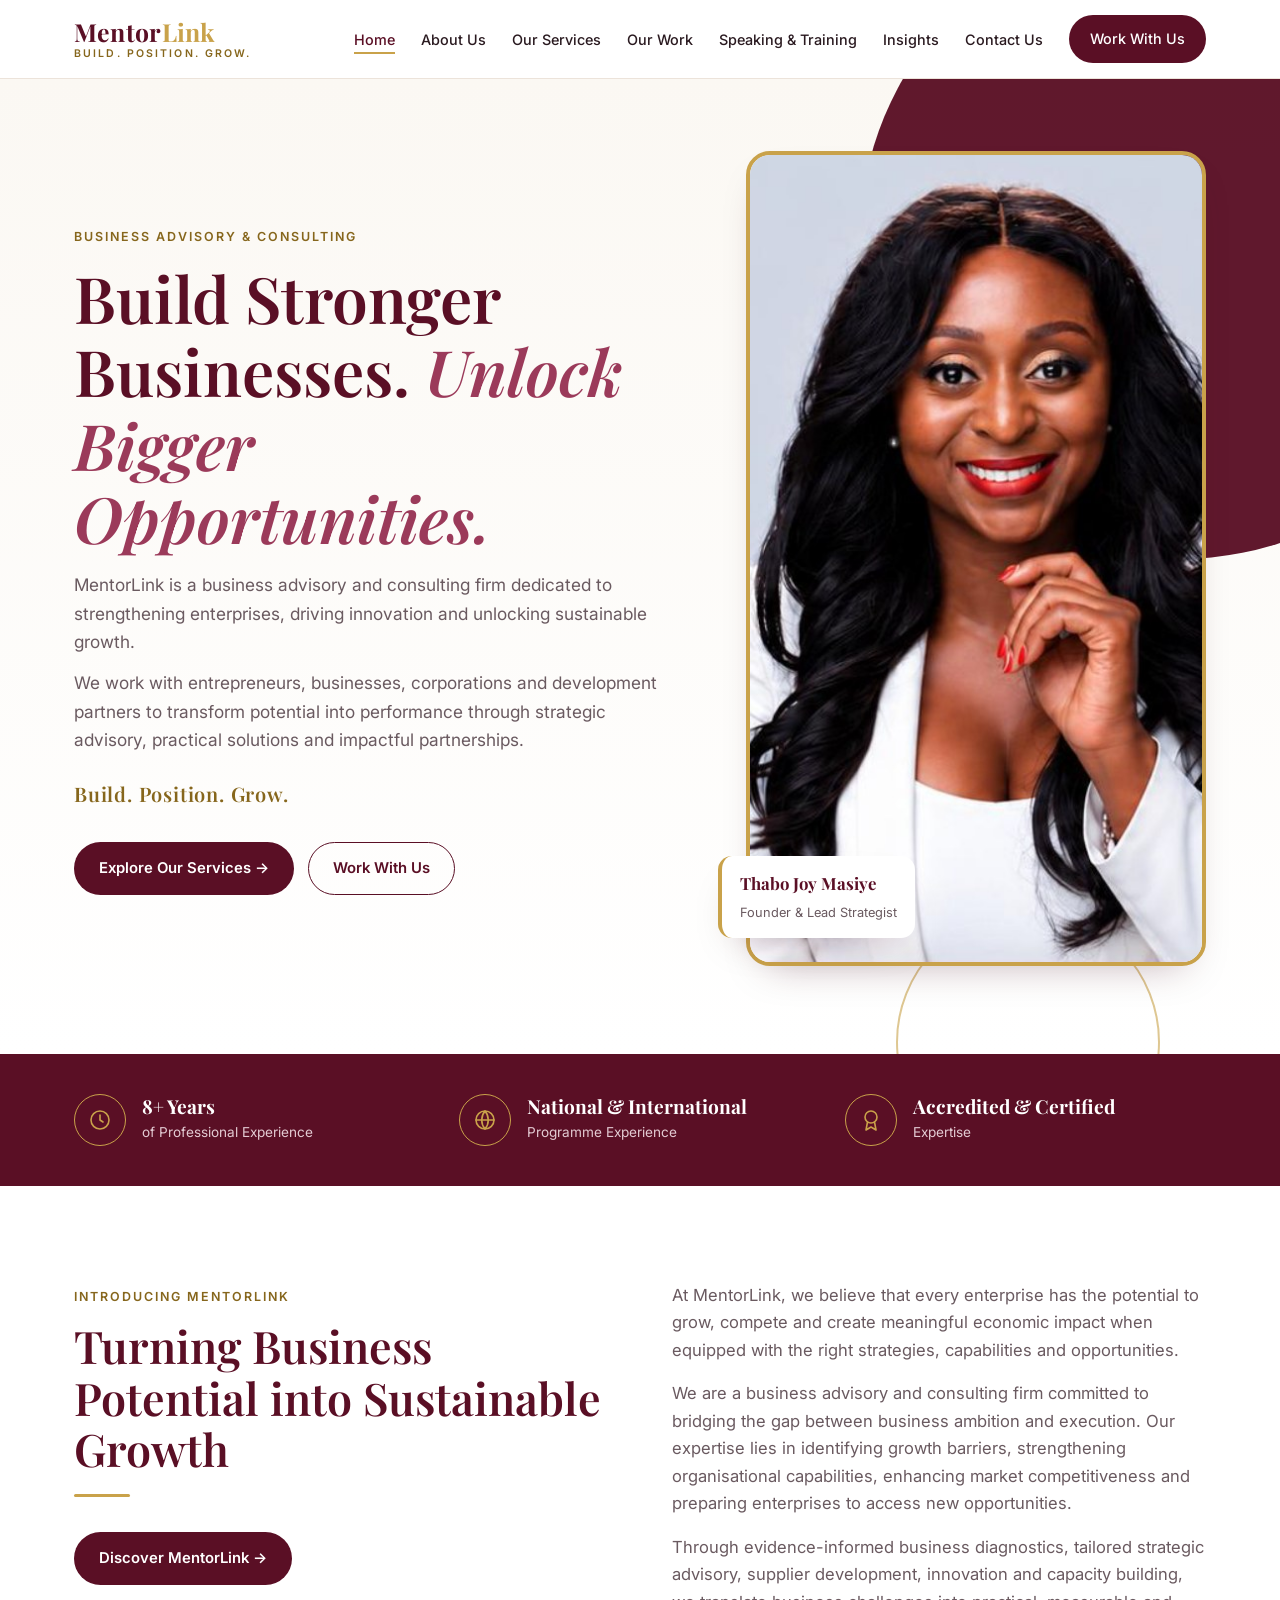
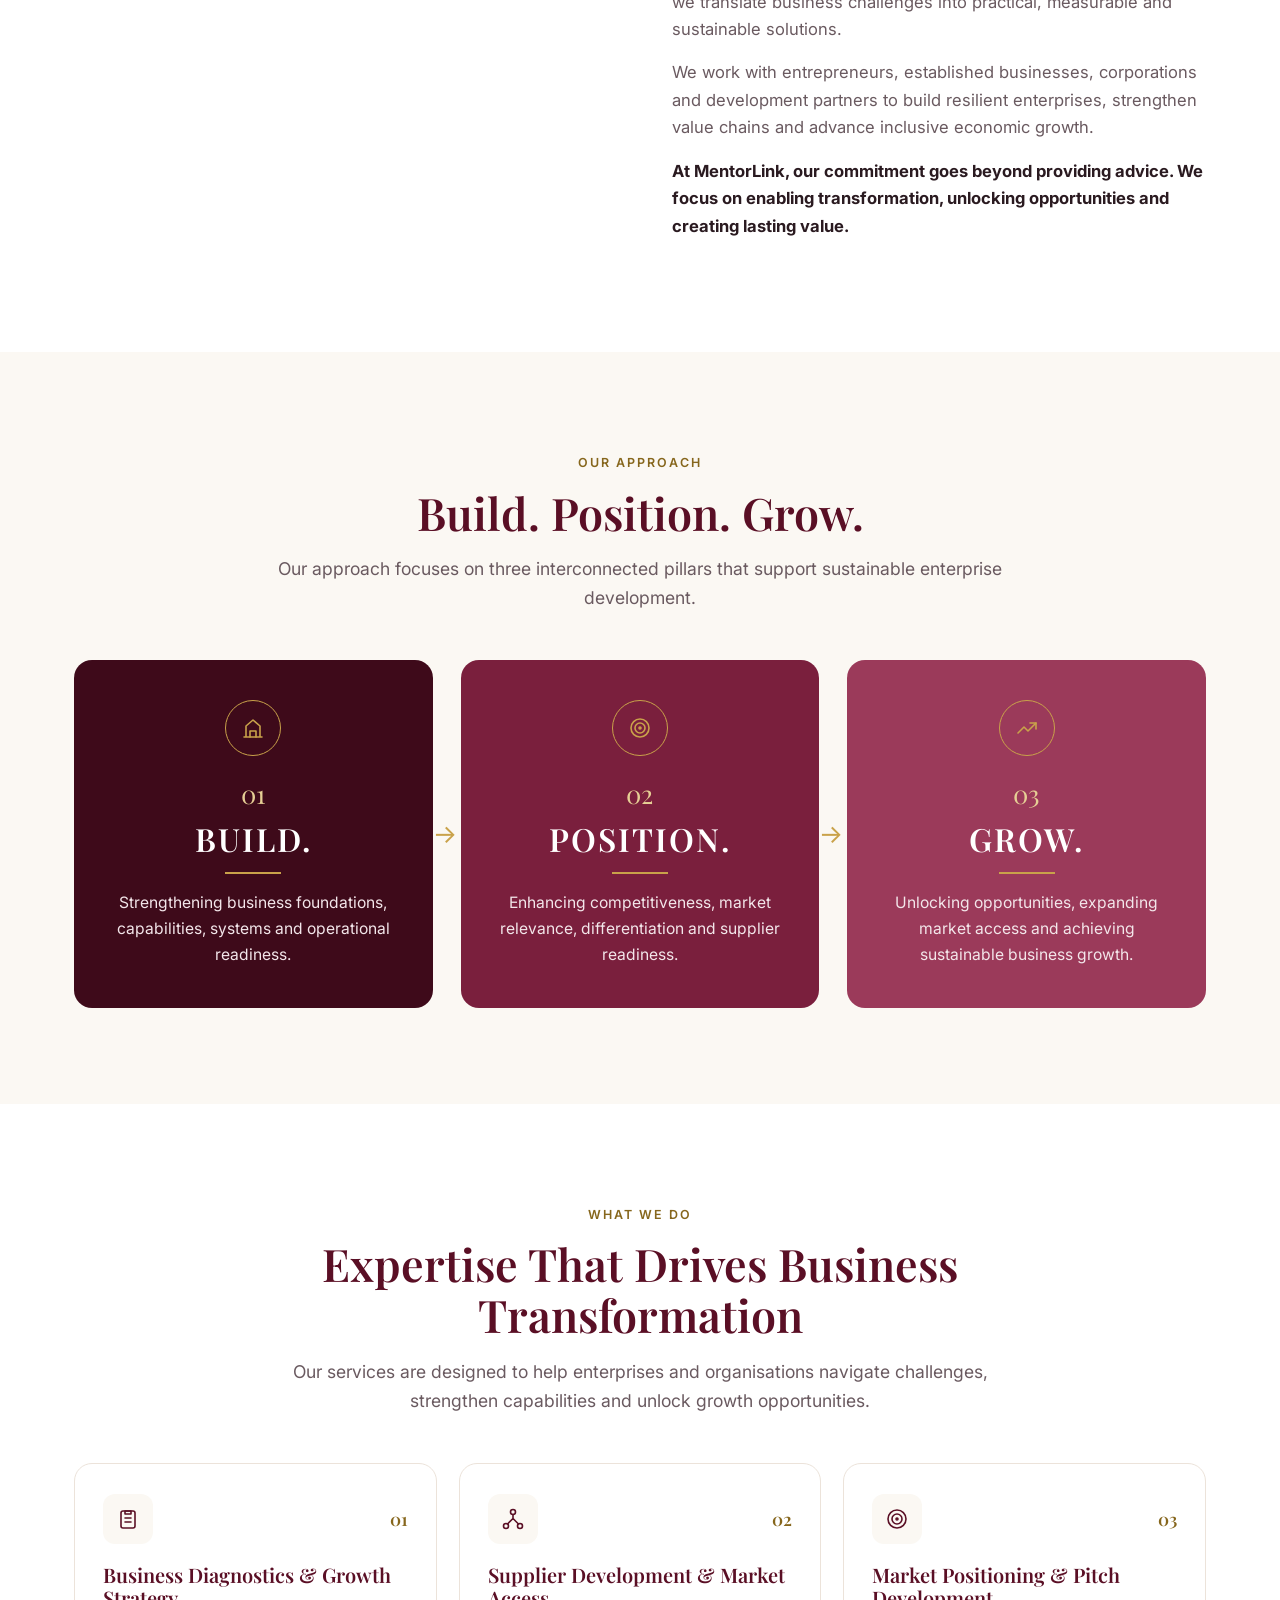
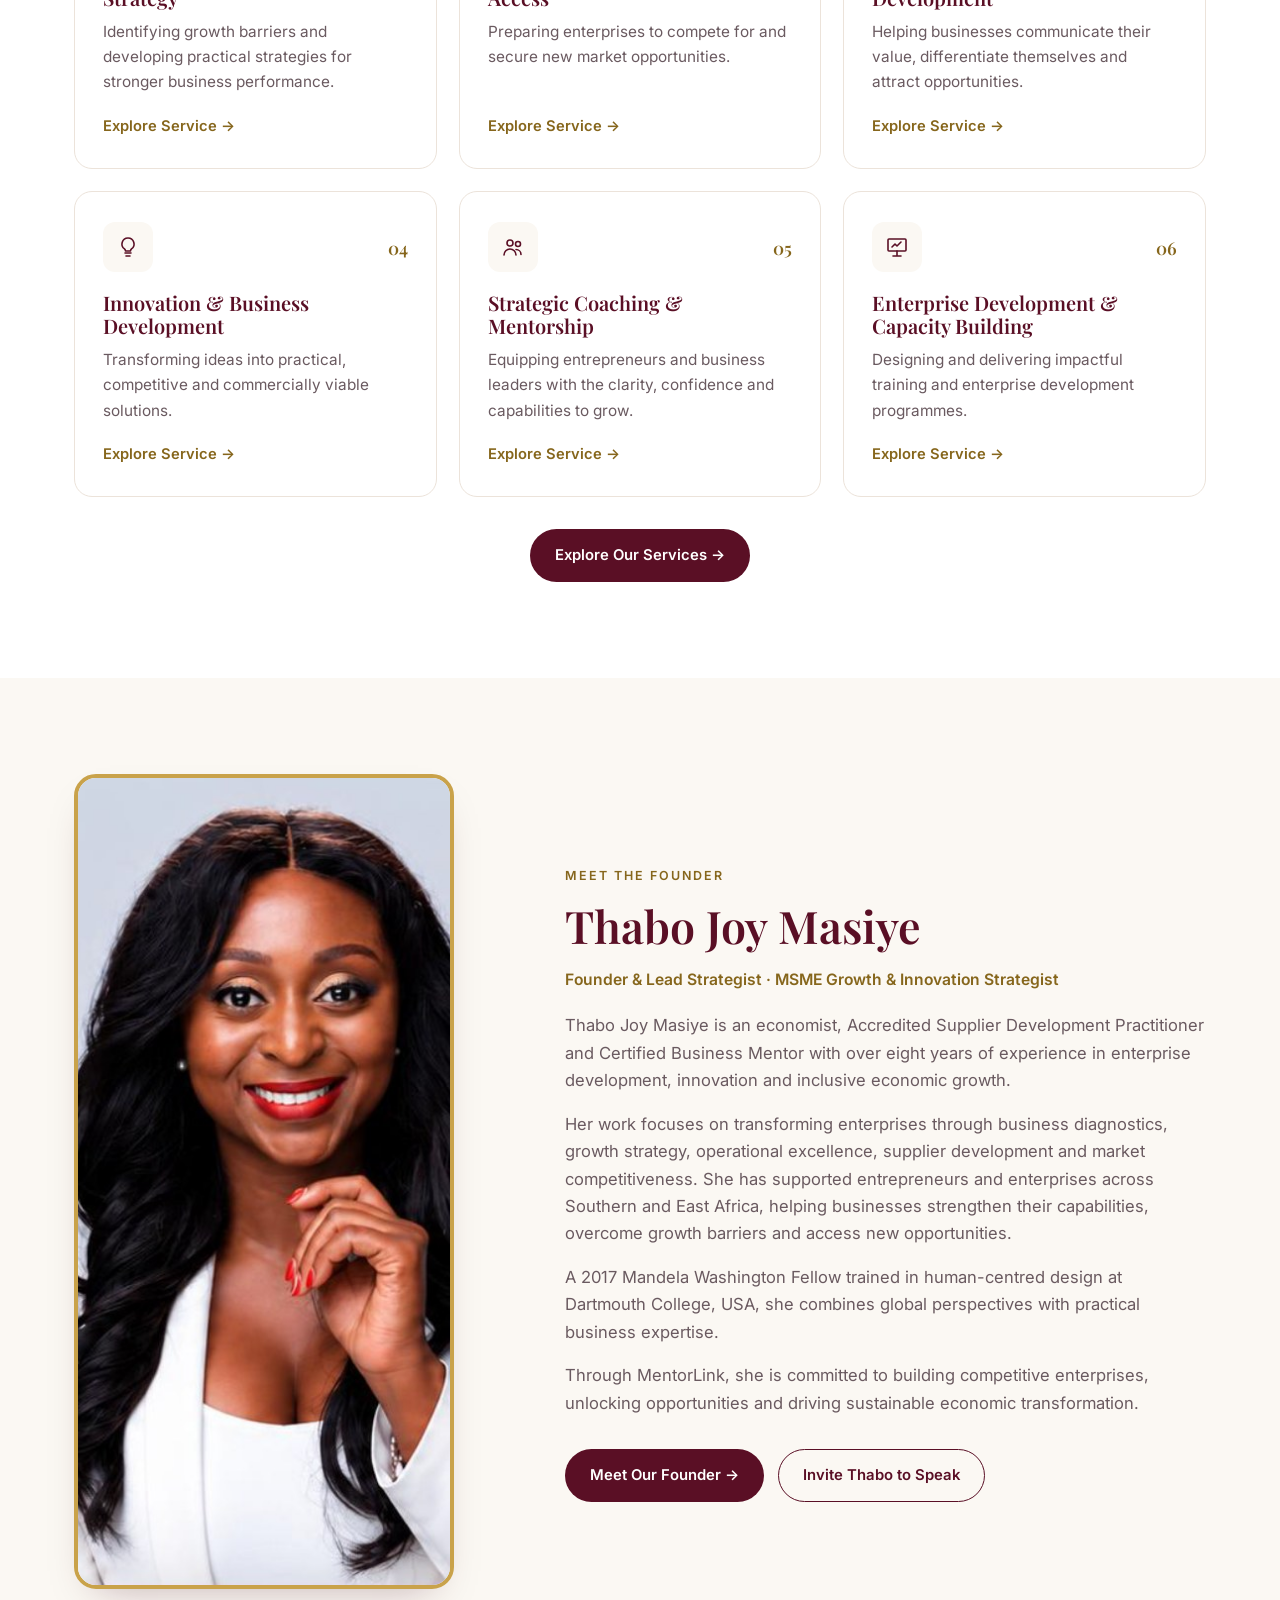
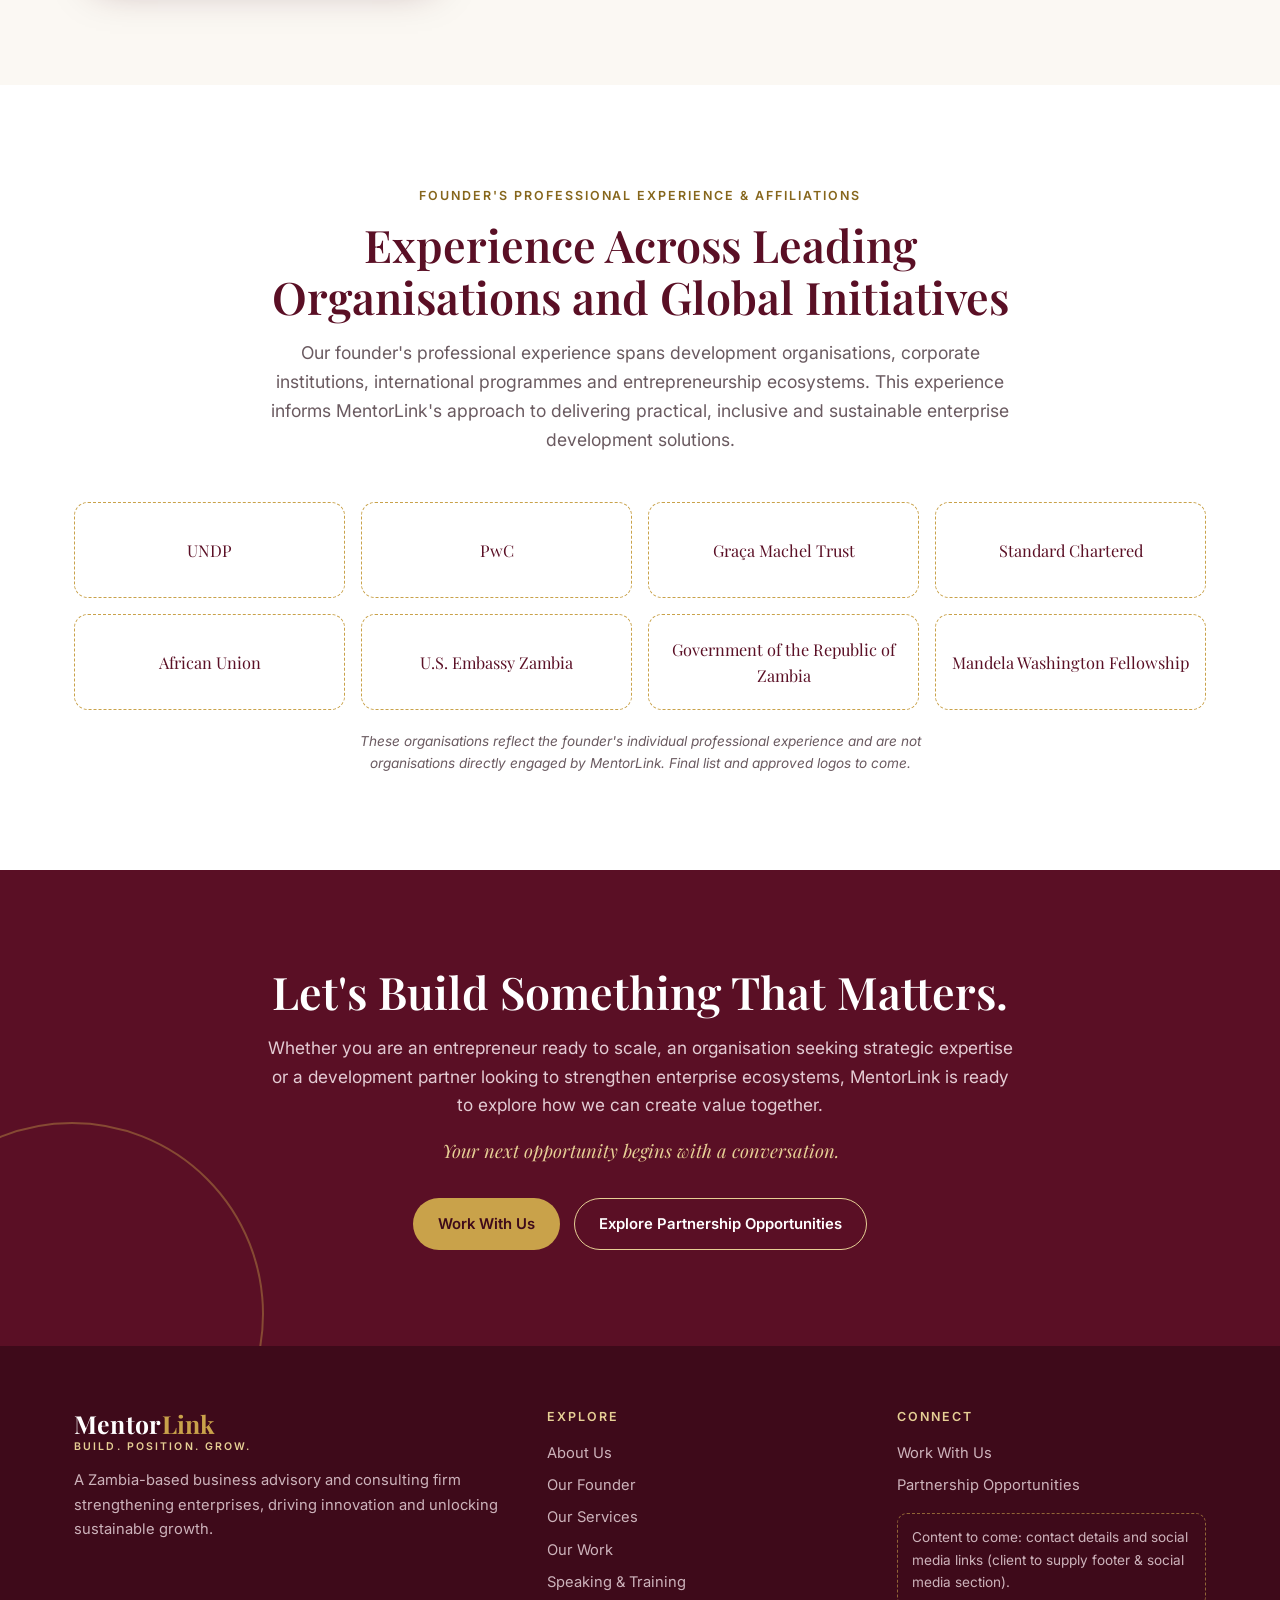
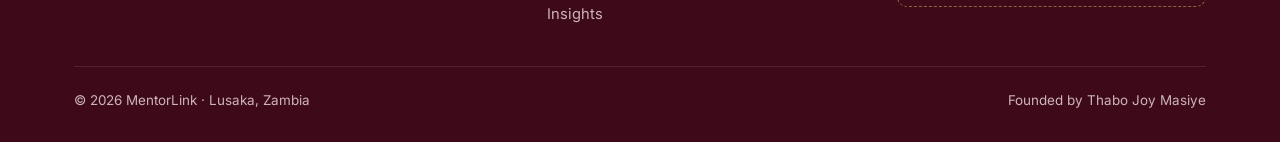
==== commit e381d3f1: "Remove draft review banner from all pages Co-Authored-By: Claude Opus 5.5 <noreply@anthropic.com> Cl" ====
--- a/index.html
+++ b/index.html
@@ -17,7 +17,6 @@
 </head>
 <body>
 <a class="skip" href="#main">Skip to content</a>
-<div class="draft-flag">Draft for client review · sections marked “Content to come” will be completed when the remaining content arrives</div>
 <header class="site">
   <div class="wrap nav">
     <!-- LOGO PLACEHOLDER: replace this text wordmark with the approved MentorLink logo -->
